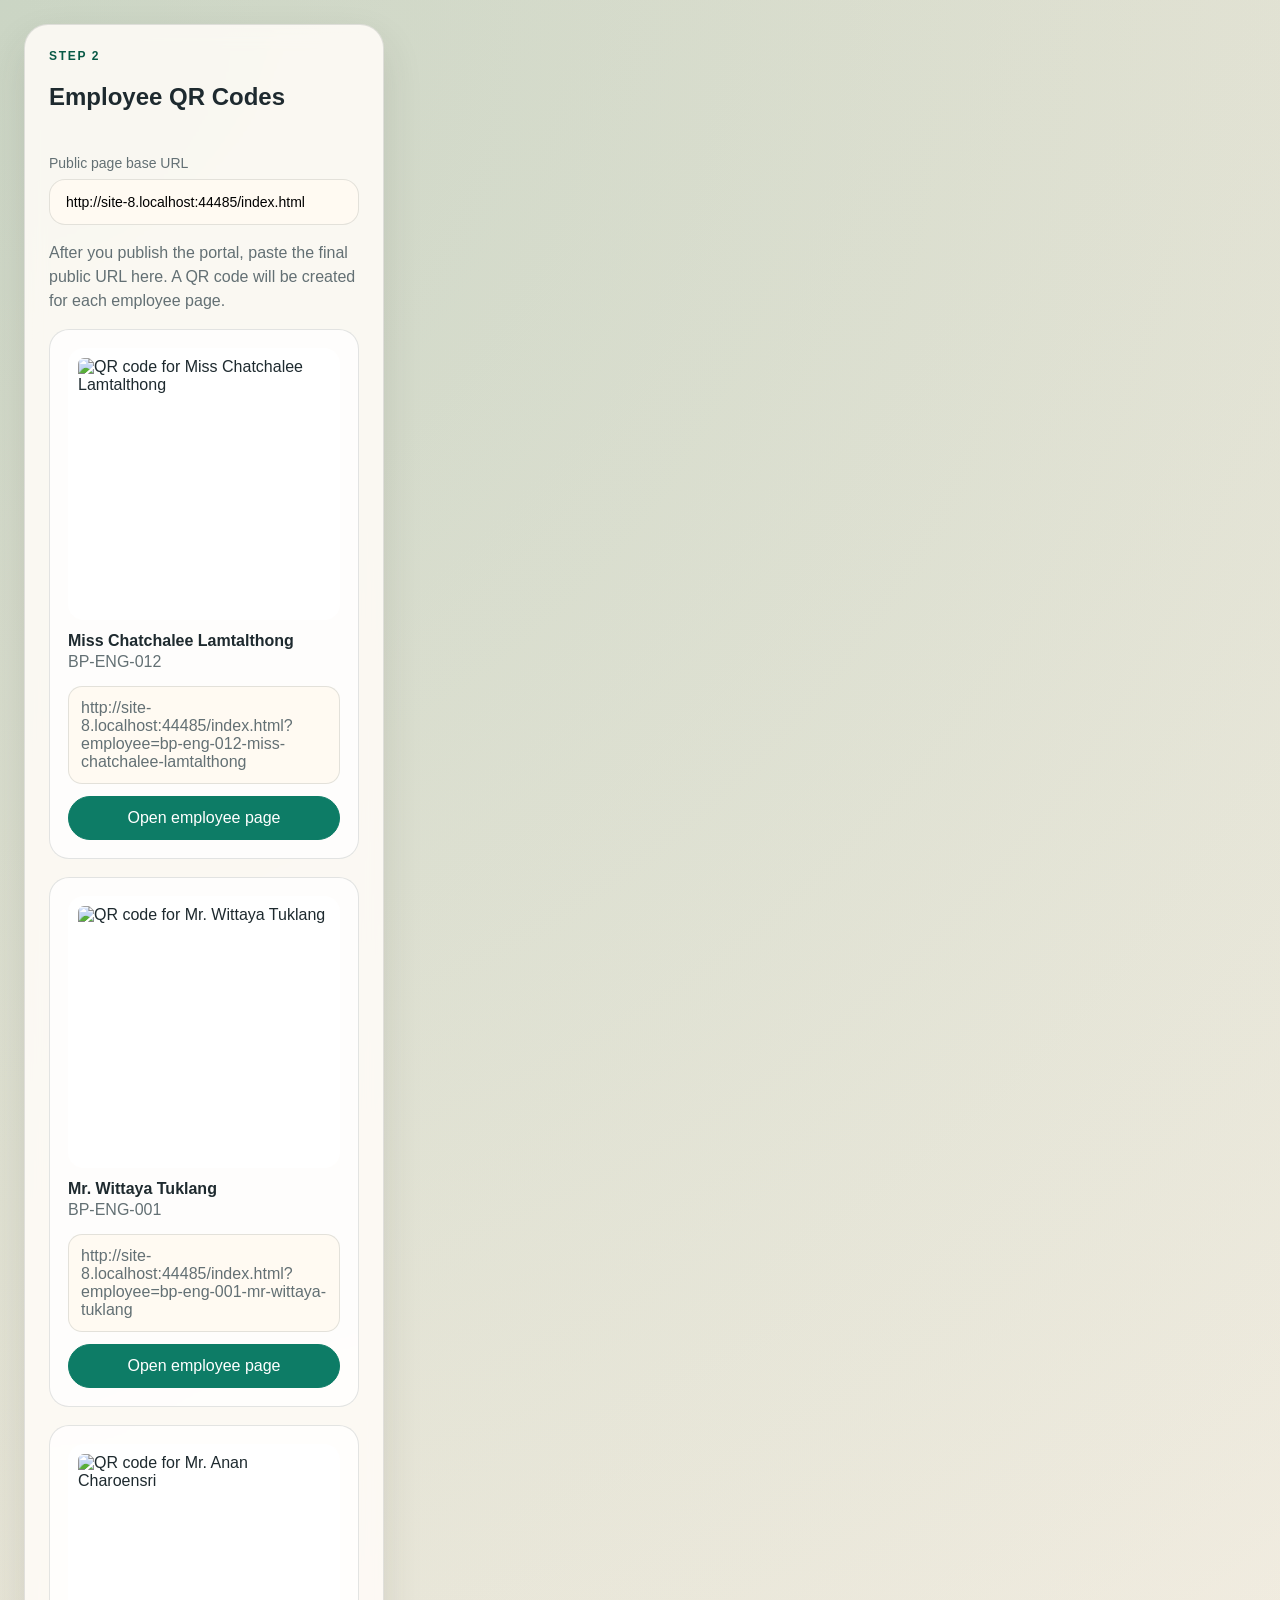
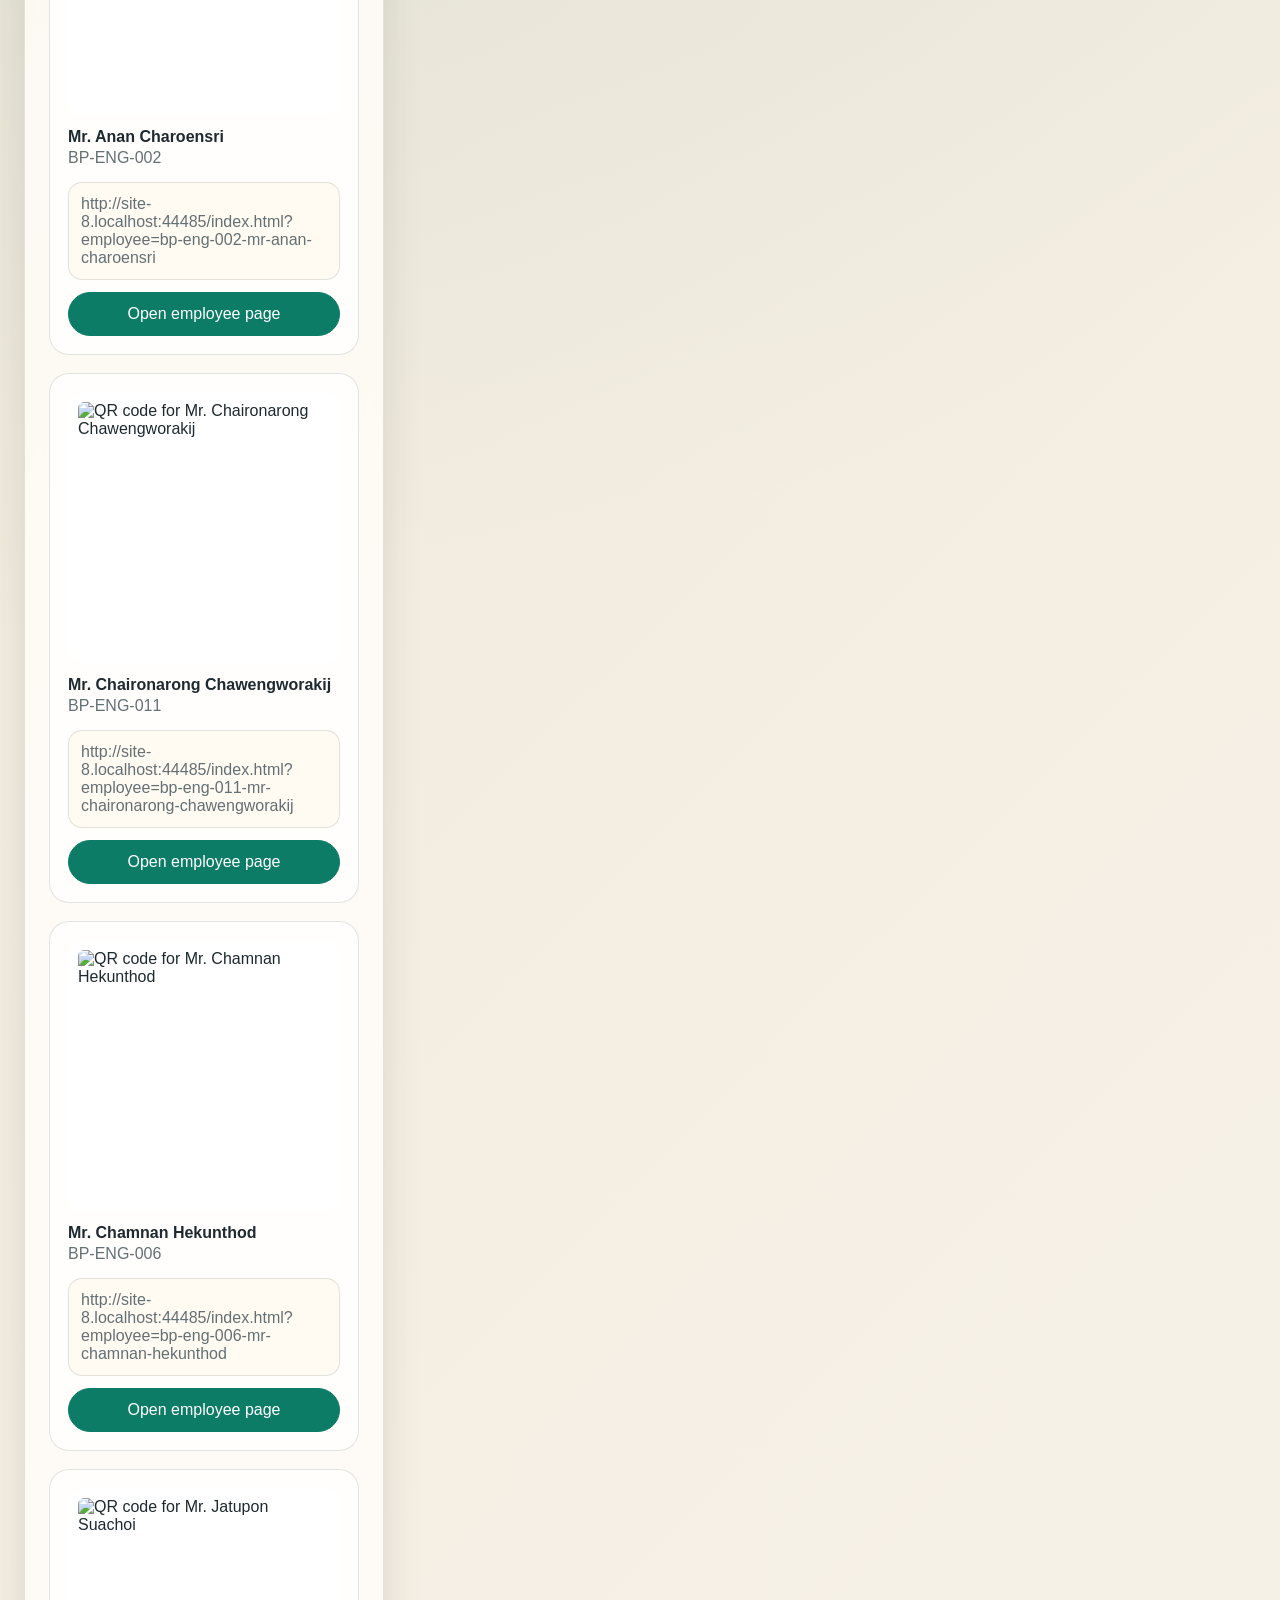
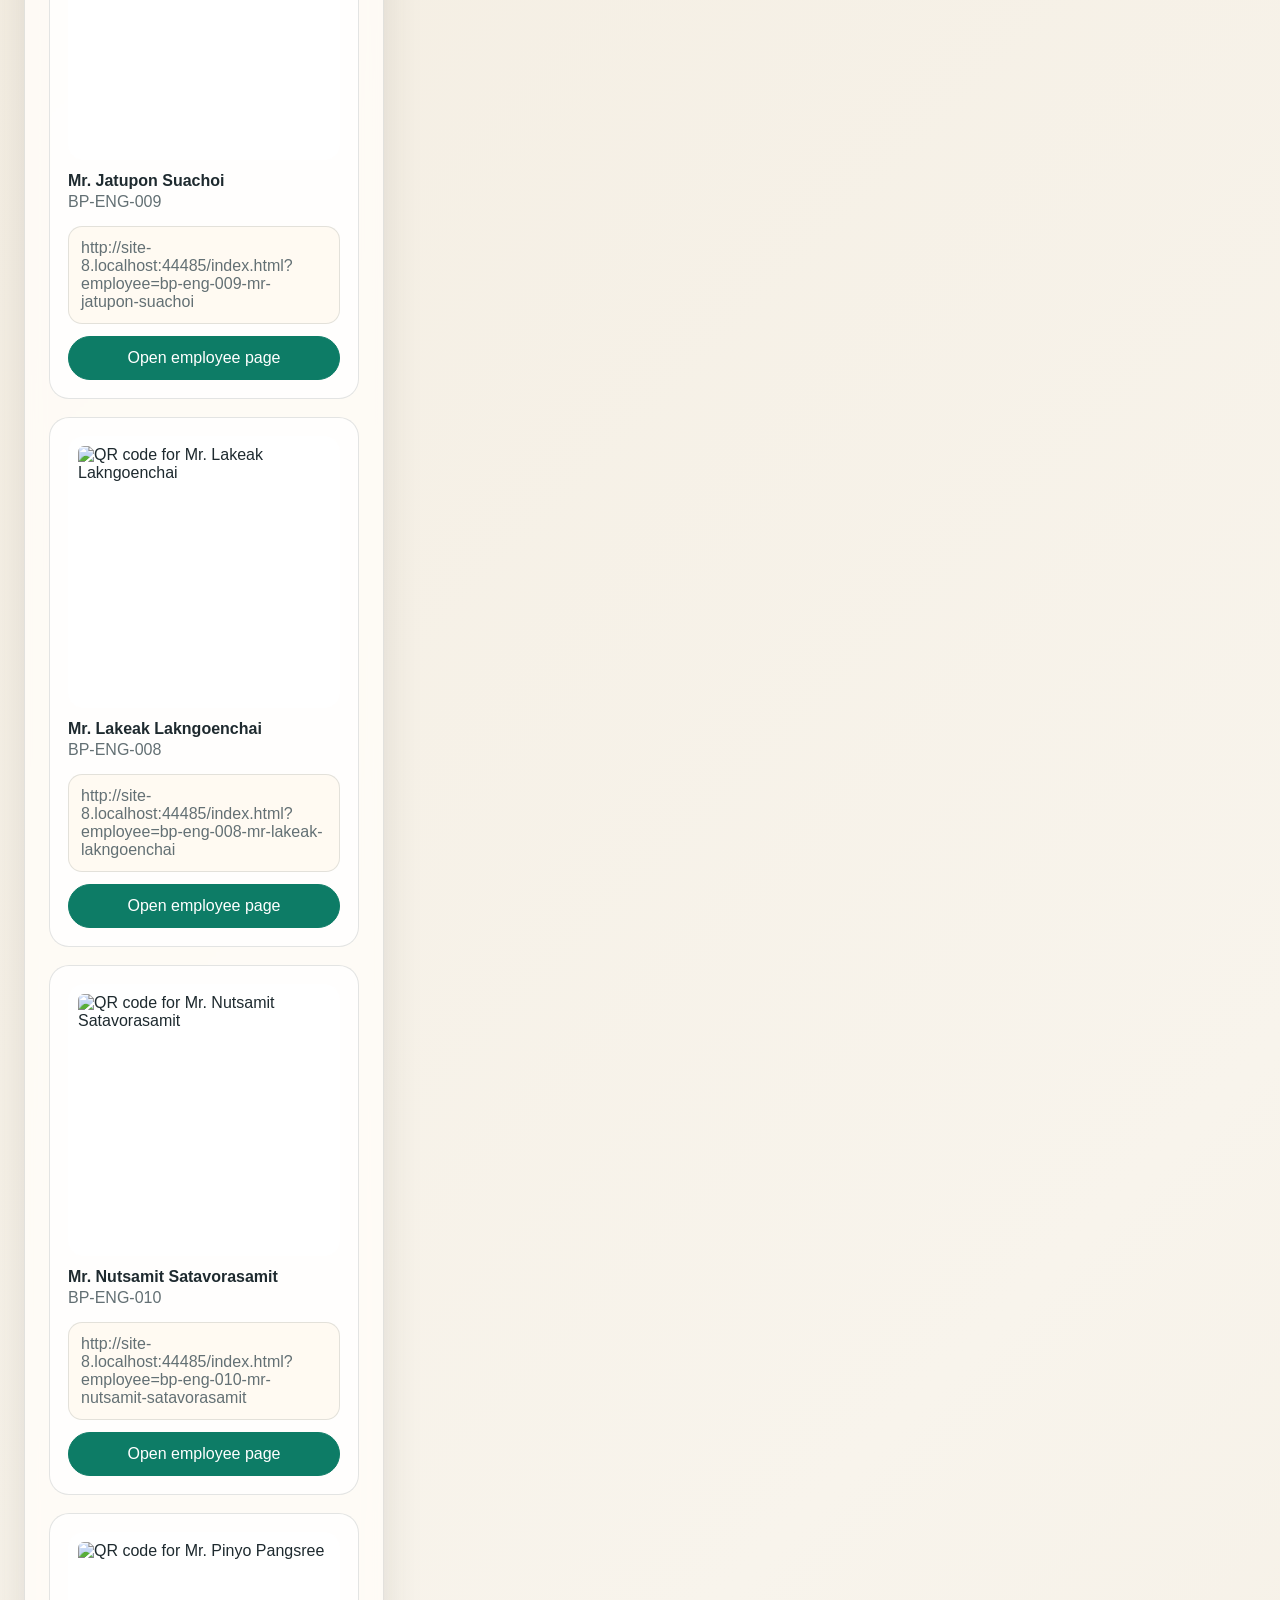
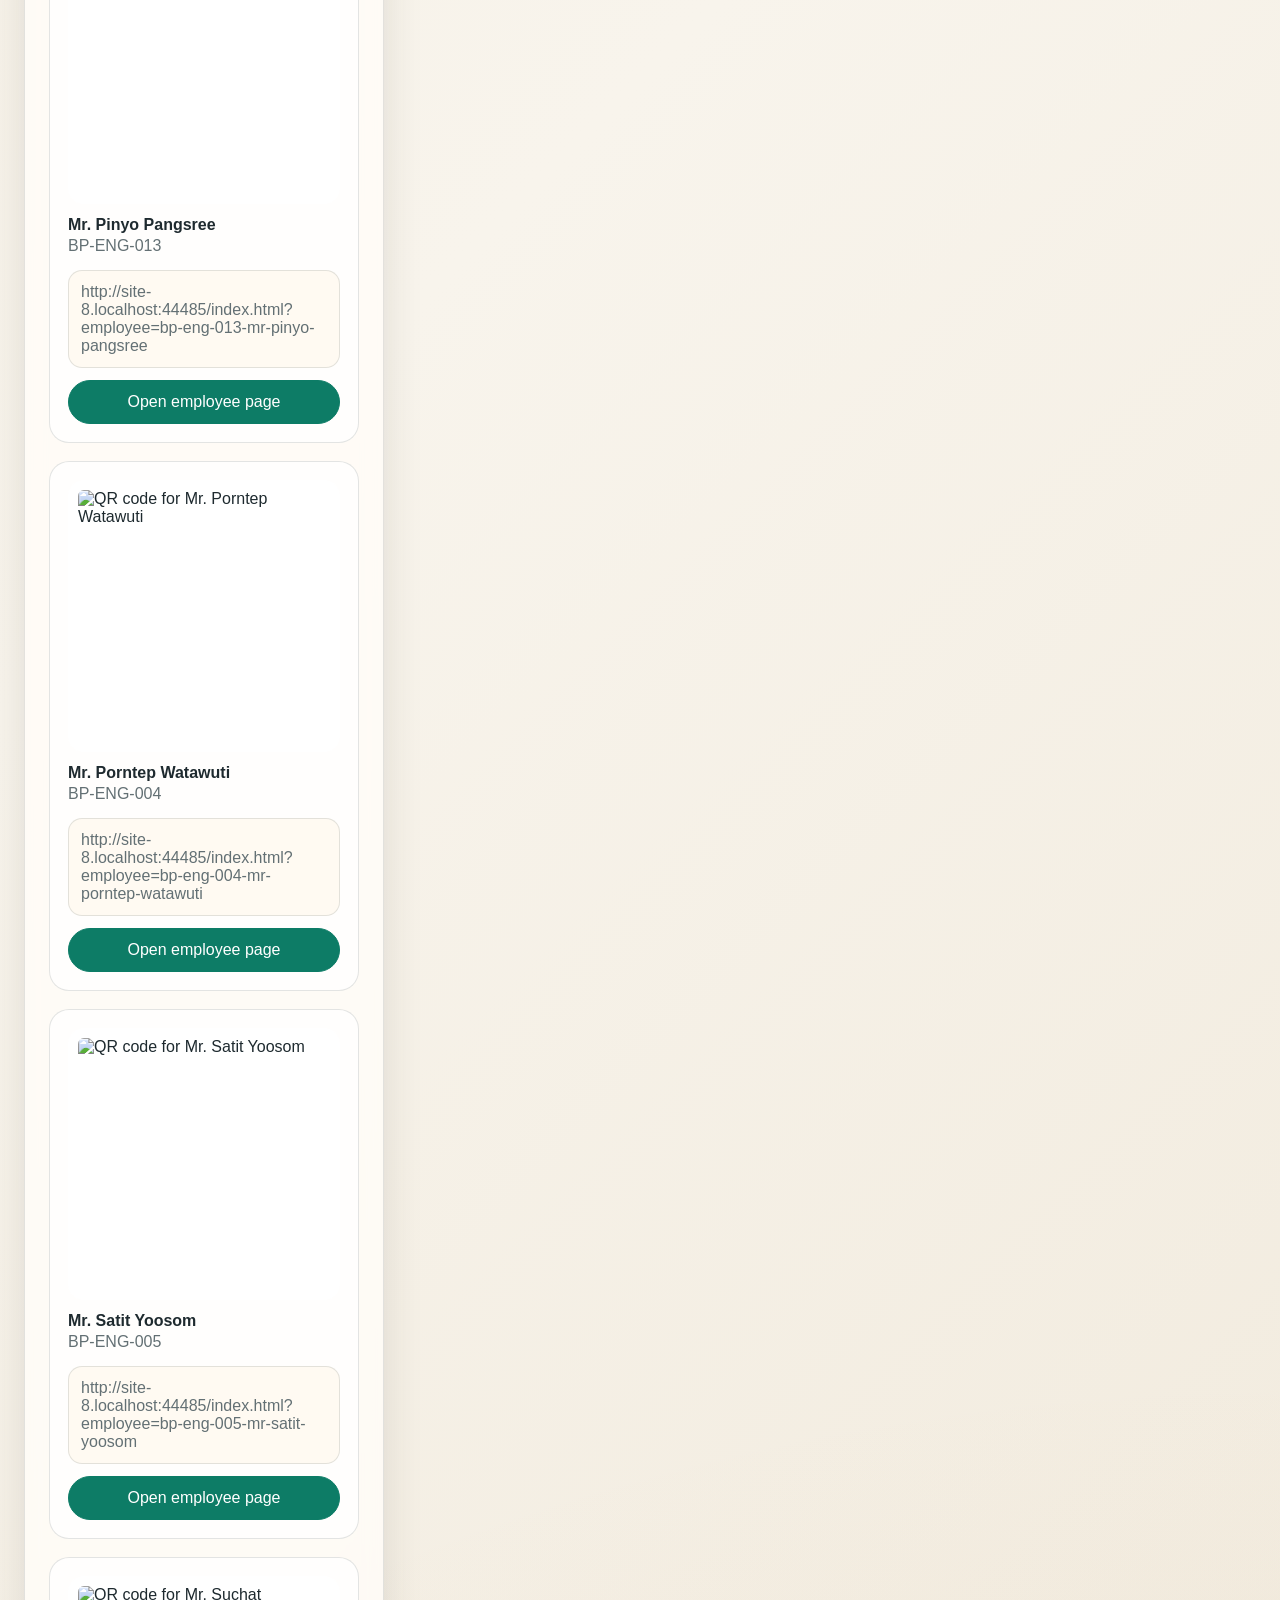
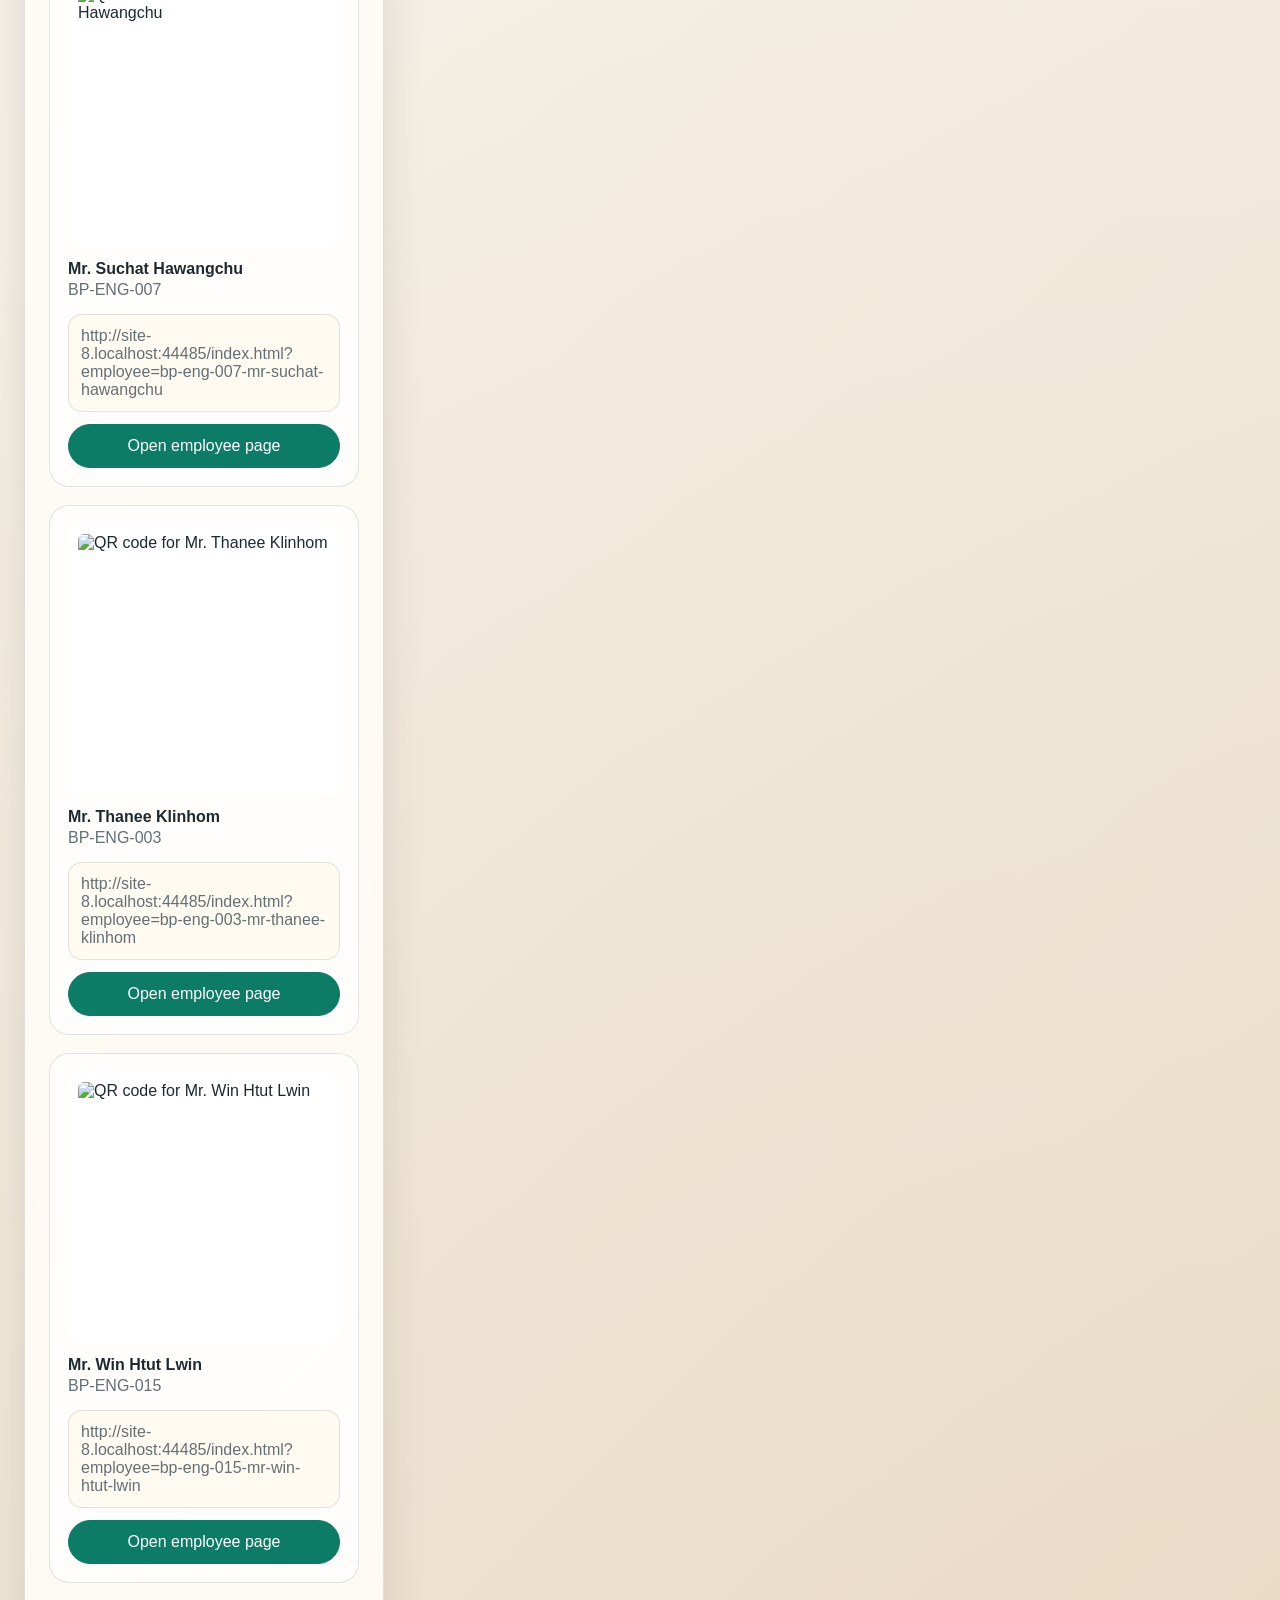
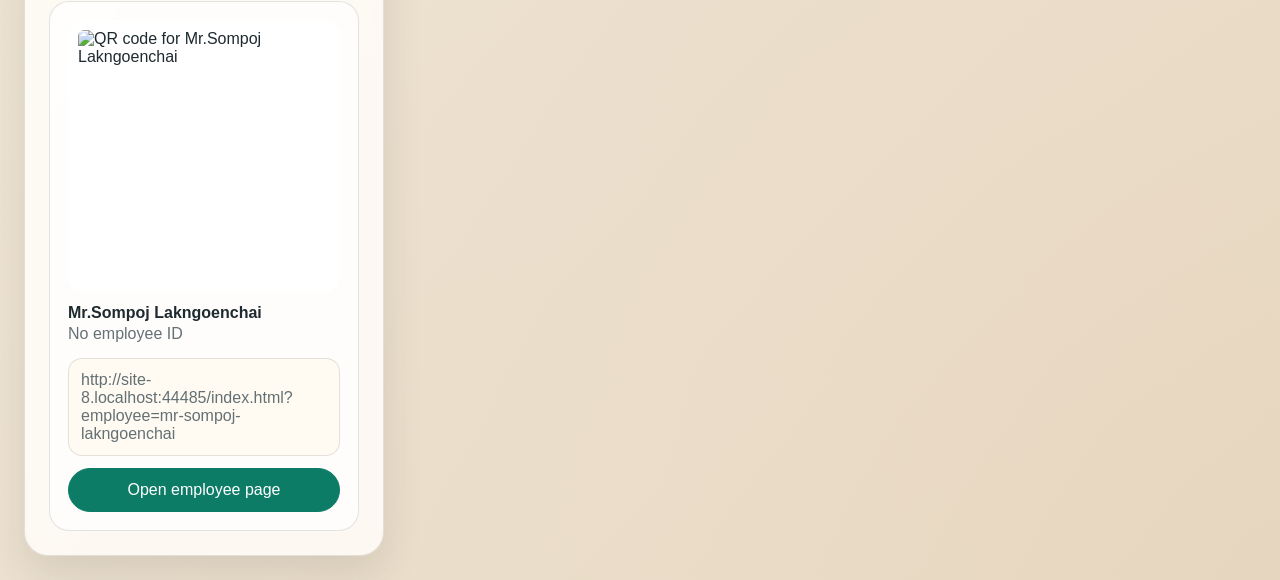
==== qr-codes.html @ e04a5940 "Add files via upload" ====
<!DOCTYPE html>
<html lang="en">
<head>
  <meta charset="utf-8">
  <meta name="viewport" content="width=device-width, initial-scale=1">
  <title>Employee QR Codes</title>
  <link rel="stylesheet" href="styles.css">
</head>
<body>
  <div class="shell">
    <main class="content">
      <section class="certificates">
        <div class="section-heading">
          <div>
            <p class="eyebrow">Step 2</p>
            <h1>Employee QR Codes</h1>
          </div>
        </div>

        <label class="search-wrap" for="base-url">
          <span>Public page base URL</span>
          <input id="base-url" type="url" placeholder="https://your-domain.com/portal/index.html">
        </label>

        <p class="muted">After you publish the portal, paste the final public URL here. A QR code will be created for each employee page.</p>

        <div id="qr-grid" class="qr-grid"></div>
      </section>
    </main>
  </div>

  <script src="data.js"></script>
  <script>
    const data = window.EMPLOYEE_PORTAL_DATA || { employees: [] };
    const baseUrlInput = document.getElementById("base-url");
    const qrGrid = document.getElementById("qr-grid");

    function defaultBaseUrl() {
      const url = new URL(window.location.href);
      url.pathname = url.pathname.replace(/qr-codes\.html$/i, "index.html");
      url.search = "";
      url.hash = "";
      return url.toString();
    }

    function buildEmployeeUrl(baseUrl, slug) {
      const url = new URL(baseUrl);
      url.searchParams.set("employee", slug);
      return url.toString();
    }

    function buildQrImage(employeeUrl) {
      const qrUrl = new URL("https://api.qrserver.com/v1/create-qr-code/");
      qrUrl.searchParams.set("size", "320x320");
      qrUrl.searchParams.set("data", employeeUrl);
      return qrUrl.toString();
    }

    function renderQrs() {
      const baseUrl = baseUrlInput.value.trim() || defaultBaseUrl();
      qrGrid.innerHTML = data.employees.map((employee) => {
        const employeeUrl = buildEmployeeUrl(baseUrl, employee.slug);
        const qrImage = buildQrImage(employeeUrl);
        return `
          <article class="qr-card">
            <img src="${qrImage}" alt="QR code for ${employee.name}">
            <div>
              <strong>${employee.name}</strong><br>
              <span class="muted">${employee.employeeId || "No employee ID"}</span>
            </div>
            <span class="url-box">${employeeUrl}</span>
            <a class="primary-button" href="${employeeUrl}" target="_blank" rel="noopener">Open employee page</a>
          </article>
        `;
      }).join("");
    }

    baseUrlInput.value = defaultBaseUrl();
    baseUrlInput.addEventListener("input", renderQrs);
    renderQrs();
  </script>
</body>
</html>
---- styles.css ----
:root {
  --bg: #f4efe4;
  --paper: rgba(255, 252, 247, 0.88);
  --paper-strong: #fffaf2;
  --ink: #1e2a2f;
  --muted: #637074;
  --line: rgba(30, 42, 47, 0.12);
  --accent: #0d7c66;
  --accent-soft: rgba(13, 124, 102, 0.14);
  --accent-strong: #085946;
  --shadow: 0 18px 40px rgba(48, 50, 45, 0.12);
  --radius: 24px;
}

* {
  box-sizing: border-box;
}

body {
  margin: 0;
  min-height: 100vh;
  font-family: "Segoe UI", Tahoma, Geneva, Verdana, sans-serif;
  color: var(--ink);
  background:
    radial-gradient(circle at top left, rgba(13, 124, 102, 0.16), transparent 26%),
    radial-gradient(circle at bottom right, rgba(192, 122, 53, 0.12), transparent 28%),
    linear-gradient(135deg, #efe6d6 0%, #f8f4ec 56%, #ece3d2 100%);
}

.shell {
  display: grid;
  grid-template-columns: minmax(280px, 360px) 1fr;
  gap: 24px;
  padding: 24px;
}

.sidebar,
.profile-card,
.certificates,
.preview-card {
  background: var(--paper);
  backdrop-filter: blur(10px);
  border: 1px solid var(--line);
  border-radius: var(--radius);
  box-shadow: var(--shadow);
}

.sidebar {
  padding: 24px;
  position: sticky;
  top: 24px;
  height: calc(100vh - 48px);
  overflow: hidden;
  display: flex;
  flex-direction: column;
}

.content {
  display: grid;
  gap: 24px;
}

.brand h1,
.section-heading h2,
.profile-name {
  margin: 0;
}

.eyebrow {
  margin: 0 0 8px;
  font-size: 12px;
  letter-spacing: 0.14em;
  text-transform: uppercase;
  color: var(--accent-strong);
  font-weight: 700;
}

.muted {
  color: var(--muted);
  line-height: 1.5;
}

.search-wrap {
  display: grid;
  gap: 8px;
  margin: 24px 0 16px;
  font-size: 14px;
  color: var(--muted);
}

.search-wrap input {
  width: 100%;
  padding: 14px 16px;
  border-radius: 16px;
  border: 1px solid var(--line);
  background: var(--paper-strong);
  font: inherit;
}

.employee-list {
  display: grid;
  gap: 10px;
  overflow: auto;
  padding-right: 6px;
}

.employee-button {
  width: 100%;
  border: 1px solid transparent;
  background: rgba(255, 255, 255, 0.72);
  border-radius: 18px;
  padding: 14px 16px;
  text-align: left;
  cursor: pointer;
  transition: transform 160ms ease, border-color 160ms ease, background 160ms ease;
}

.employee-button:hover,
.employee-button.is-active {
  transform: translateY(-1px);
  border-color: rgba(13, 124, 102, 0.32);
  background: var(--paper-strong);
}

.employee-button strong,
.employee-button span {
  display: block;
}

.employee-button span {
  margin-top: 4px;
  color: var(--muted);
  font-size: 14px;
}

.profile-card {
  display: grid;
  grid-template-columns: 140px 1fr;
  gap: 24px;
  padding: 28px;
  align-items: center;
}

.profile-photo,
.profile-fallback {
  width: 140px;
  aspect-ratio: 1;
  border-radius: 28px;
  object-fit: cover;
  border: 1px solid var(--line);
  background: linear-gradient(135deg, rgba(13, 124, 102, 0.24), rgba(192, 122, 53, 0.2));
}

.profile-fallback {
  display: grid;
  place-items: center;
  font-size: 44px;
  font-weight: 700;
  color: var(--accent-strong);
}

.profile-meta {
  display: grid;
  gap: 8px;
}

.profile-name {
  font-size: clamp(28px, 4vw, 42px);
  line-height: 1.05;
}

.identity-grid {
  display: flex;
  gap: 12px;
  flex-wrap: wrap;
  margin-top: 8px;
}

.chip {
  padding: 8px 12px;
  border-radius: 999px;
  background: var(--accent-soft);
  color: var(--accent-strong);
  font-size: 14px;
  font-weight: 600;
}

.certificates,
.preview-card {
  padding: 24px;
}

.section-heading {
  display: flex;
  justify-content: space-between;
  gap: 16px;
  align-items: center;
  margin-bottom: 18px;
}

.ghost-button,
.primary-button {
  display: inline-flex;
  align-items: center;
  justify-content: center;
  min-height: 44px;
  padding: 10px 16px;
  border-radius: 999px;
  border: 1px solid var(--line);
  font: inherit;
  text-decoration: none;
  cursor: pointer;
}

.ghost-button {
  background: transparent;
  color: var(--ink);
}

.primary-button {
  background: var(--accent);
  border-color: var(--accent);
  color: #fff;
}

.certificate-list {
  display: grid;
  gap: 12px;
}

.certificate-button {
  width: 100%;
  display: grid;
  grid-template-columns: 26px 1fr auto;
  gap: 14px;
  align-items: center;
  padding: 15px 16px;
  border-radius: 18px;
  border: 1px solid var(--line);
  background: rgba(255, 255, 255, 0.72);
  cursor: pointer;
  text-align: left;
}

.certificate-button.is-active {
  border-color: rgba(13, 124, 102, 0.32);
  background: rgba(13, 124, 102, 0.08);
}

.tick {
  width: 22px;
  height: 22px;
  border-radius: 50%;
  border: 2px solid rgba(13, 124, 102, 0.42);
  display: grid;
  place-items: center;
  color: transparent;
  font-size: 14px;
  font-weight: 700;
}

.certificate-button.is-active .tick {
  background: var(--accent);
  border-color: var(--accent);
  color: white;
}

.certificate-title {
  font-weight: 600;
}

.certificate-type {
  color: var(--muted);
  font-size: 13px;
  text-transform: uppercase;
}

.preview-stage {
  min-height: 520px;
  border-radius: 22px;
  overflow: hidden;
  border: 1px solid var(--line);
  background:
    linear-gradient(135deg, rgba(13, 124, 102, 0.06), rgba(255, 255, 255, 0.68)),
    linear-gradient(225deg, rgba(192, 122, 53, 0.08), transparent 38%);
  display: grid;
  place-items: center;
}

.preview-stage iframe,
.preview-stage img {
  width: 100%;
  height: 520px;
  border: 0;
  display: block;
  object-fit: contain;
  background: white;
}

.empty-state {
  max-width: 520px;
  padding: 32px;
  text-align: center;
  color: var(--muted);
  line-height: 1.6;
}

.qr-grid {
  display: grid;
  grid-template-columns: repeat(auto-fit, minmax(240px, 1fr));
  gap: 18px;
}

.qr-card {
  background: rgba(255, 255, 255, 0.72);
  border: 1px solid var(--line);
  border-radius: 20px;
  padding: 18px;
  display: grid;
  gap: 12px;
}

.qr-card img {
  width: 100%;
  aspect-ratio: 1;
  object-fit: contain;
  background: white;
  border-radius: 16px;
  padding: 10px;
}

.url-box {
  display: block;
  padding: 12px;
  border-radius: 14px;
  background: var(--paper-strong);
  border: 1px solid var(--line);
  color: var(--muted);
  overflow-wrap: anywhere;
}

@media (max-width: 980px) {
  .shell {
    grid-template-columns: 1fr;
  }

  .sidebar {
    position: static;
    height: auto;
  }

  .profile-card {
    grid-template-columns: 1fr;
  }
}

@media (max-width: 640px) {
  .shell {
    padding: 16px;
    gap: 16px;
  }

  .sidebar,
  .profile-card,
  .certificates,
  .preview-card {
    padding: 18px;
    border-radius: 20px;
  }

  .section-heading {
    flex-direction: column;
    align-items: stretch;
  }

  .certificate-button {
    grid-template-columns: 22px 1fr;
  }
}
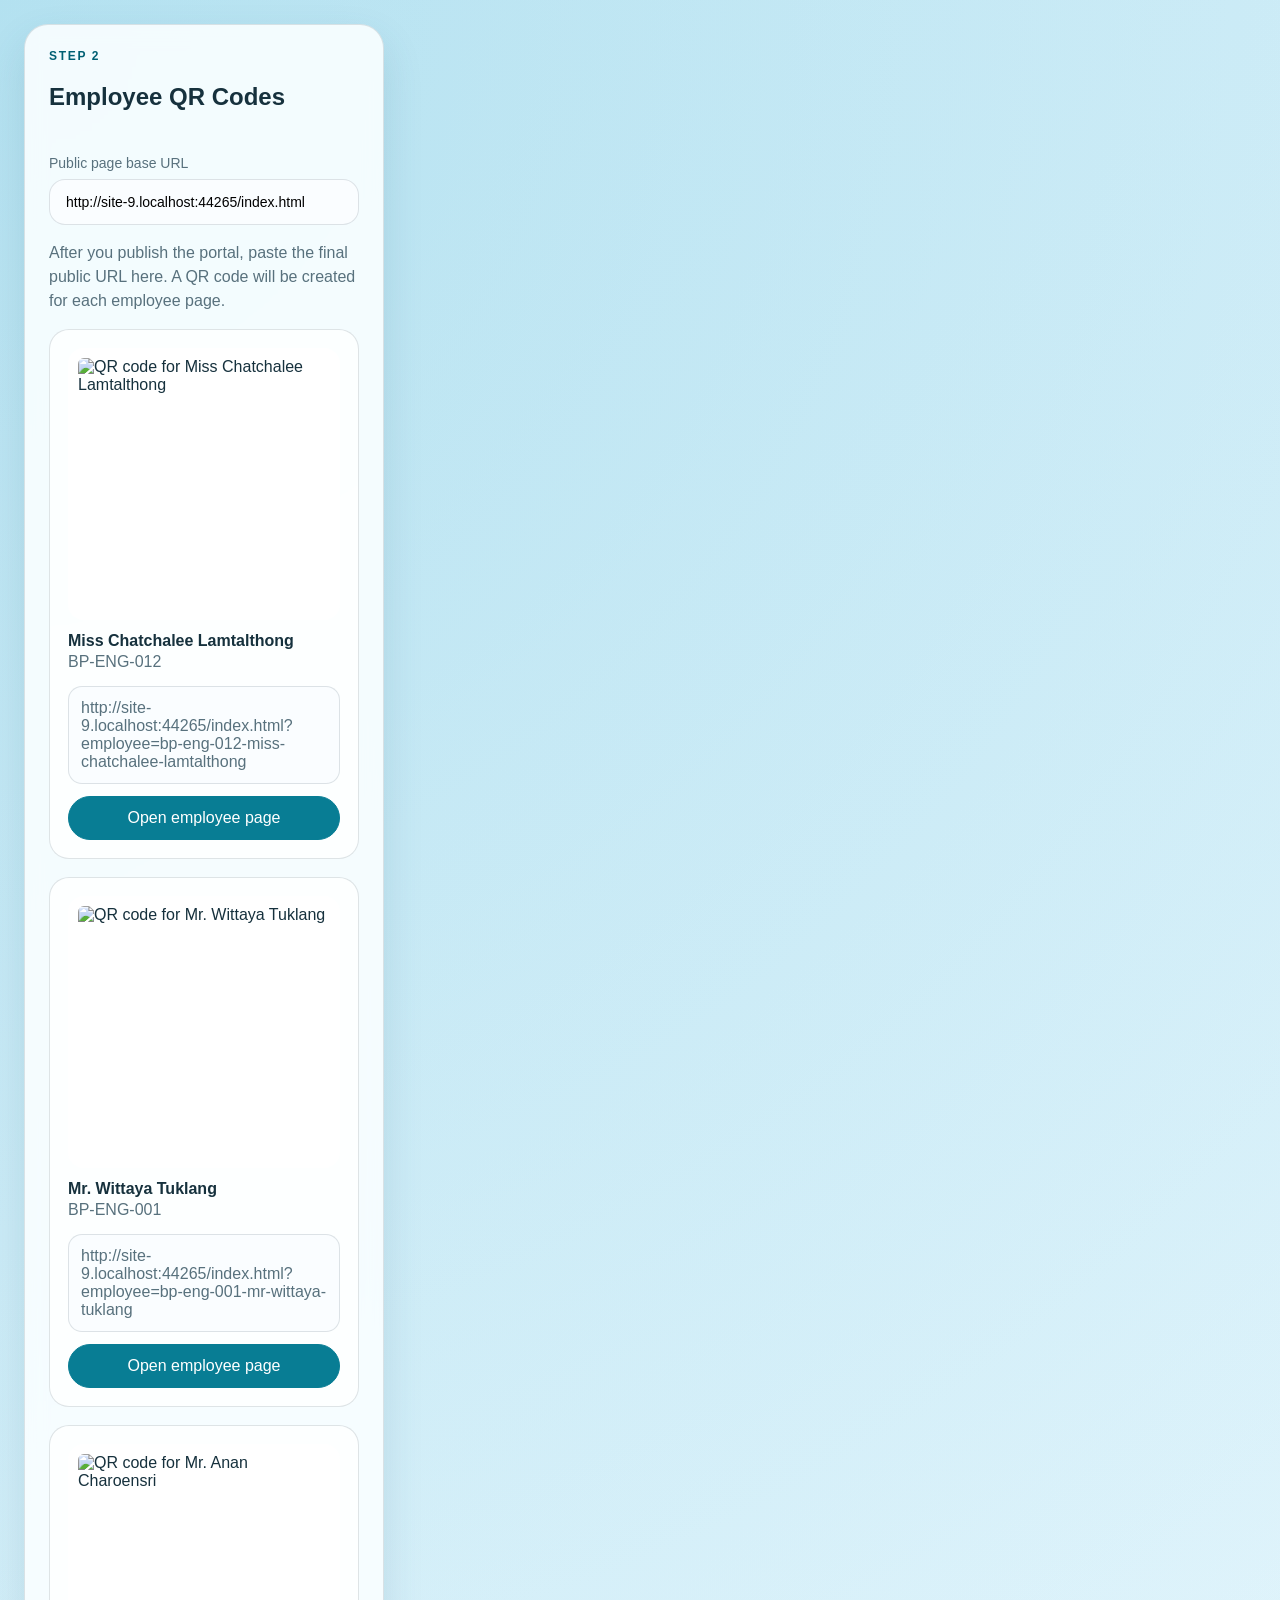
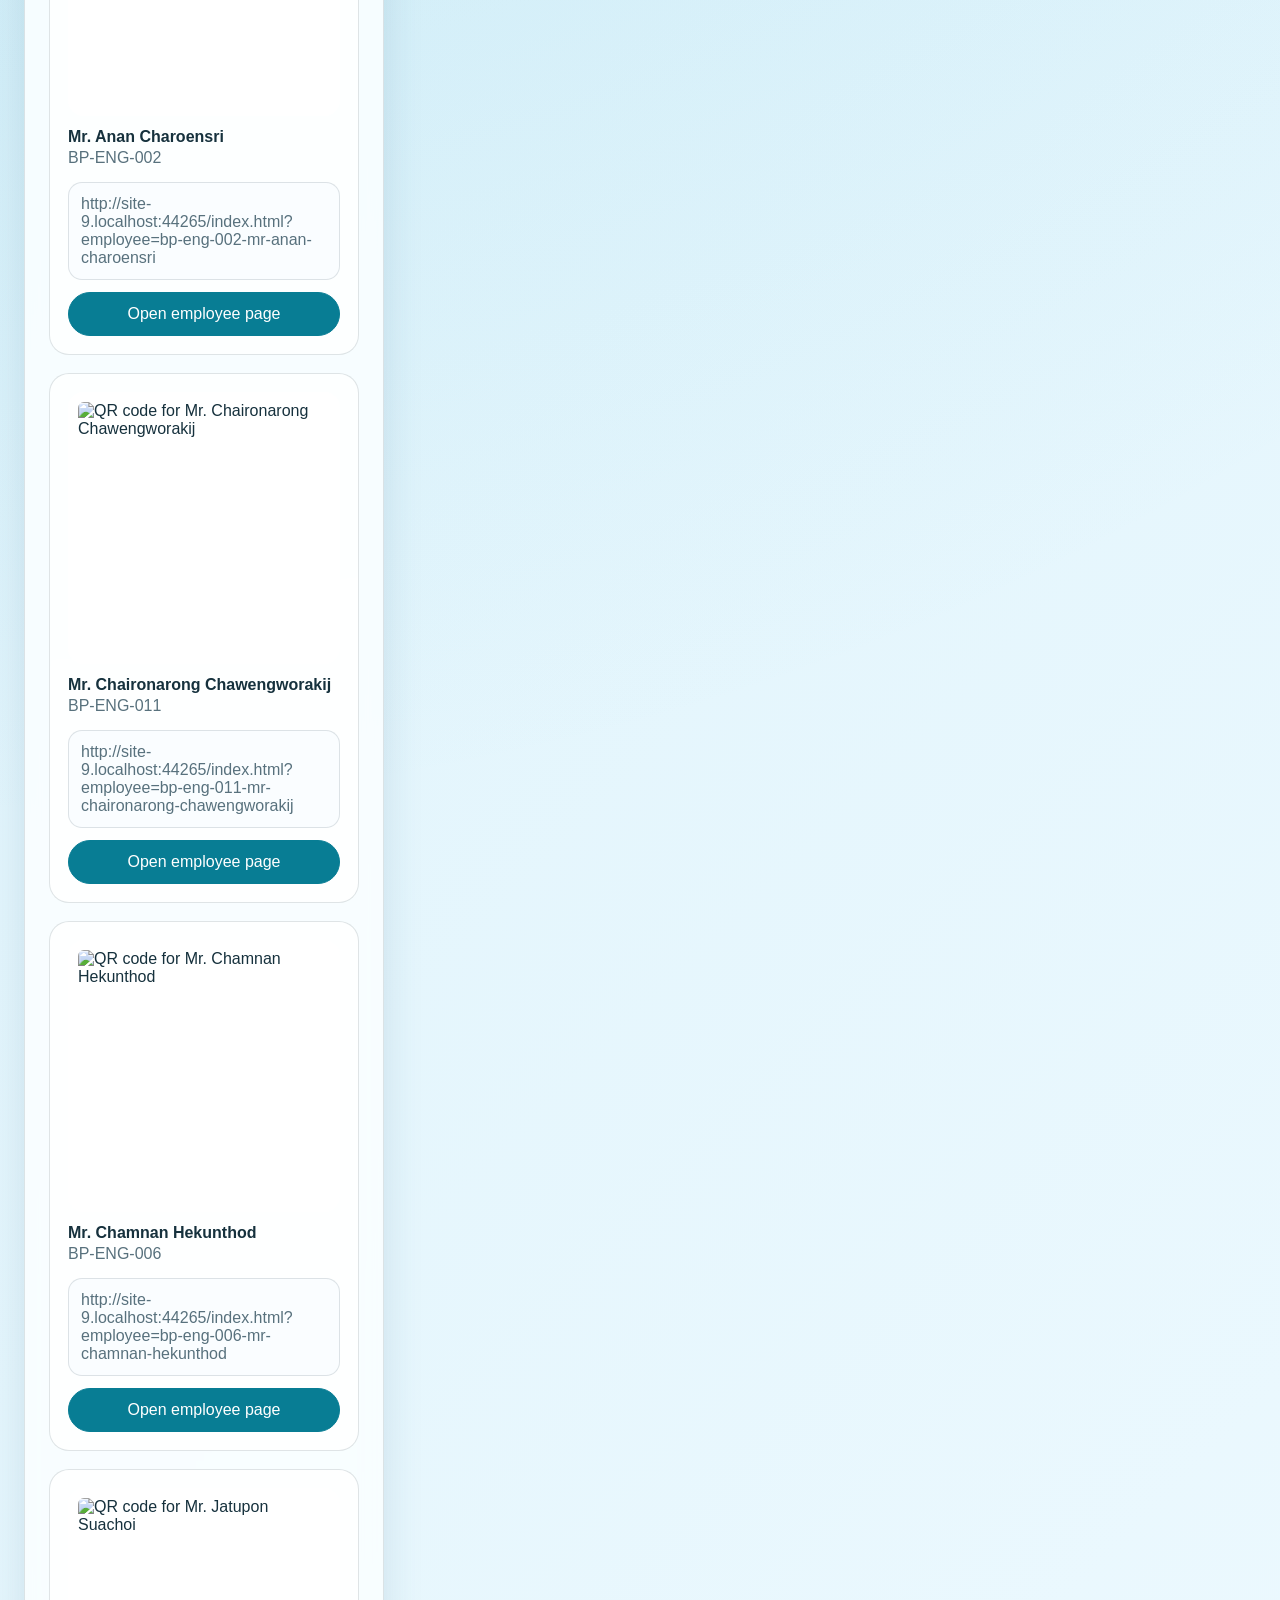
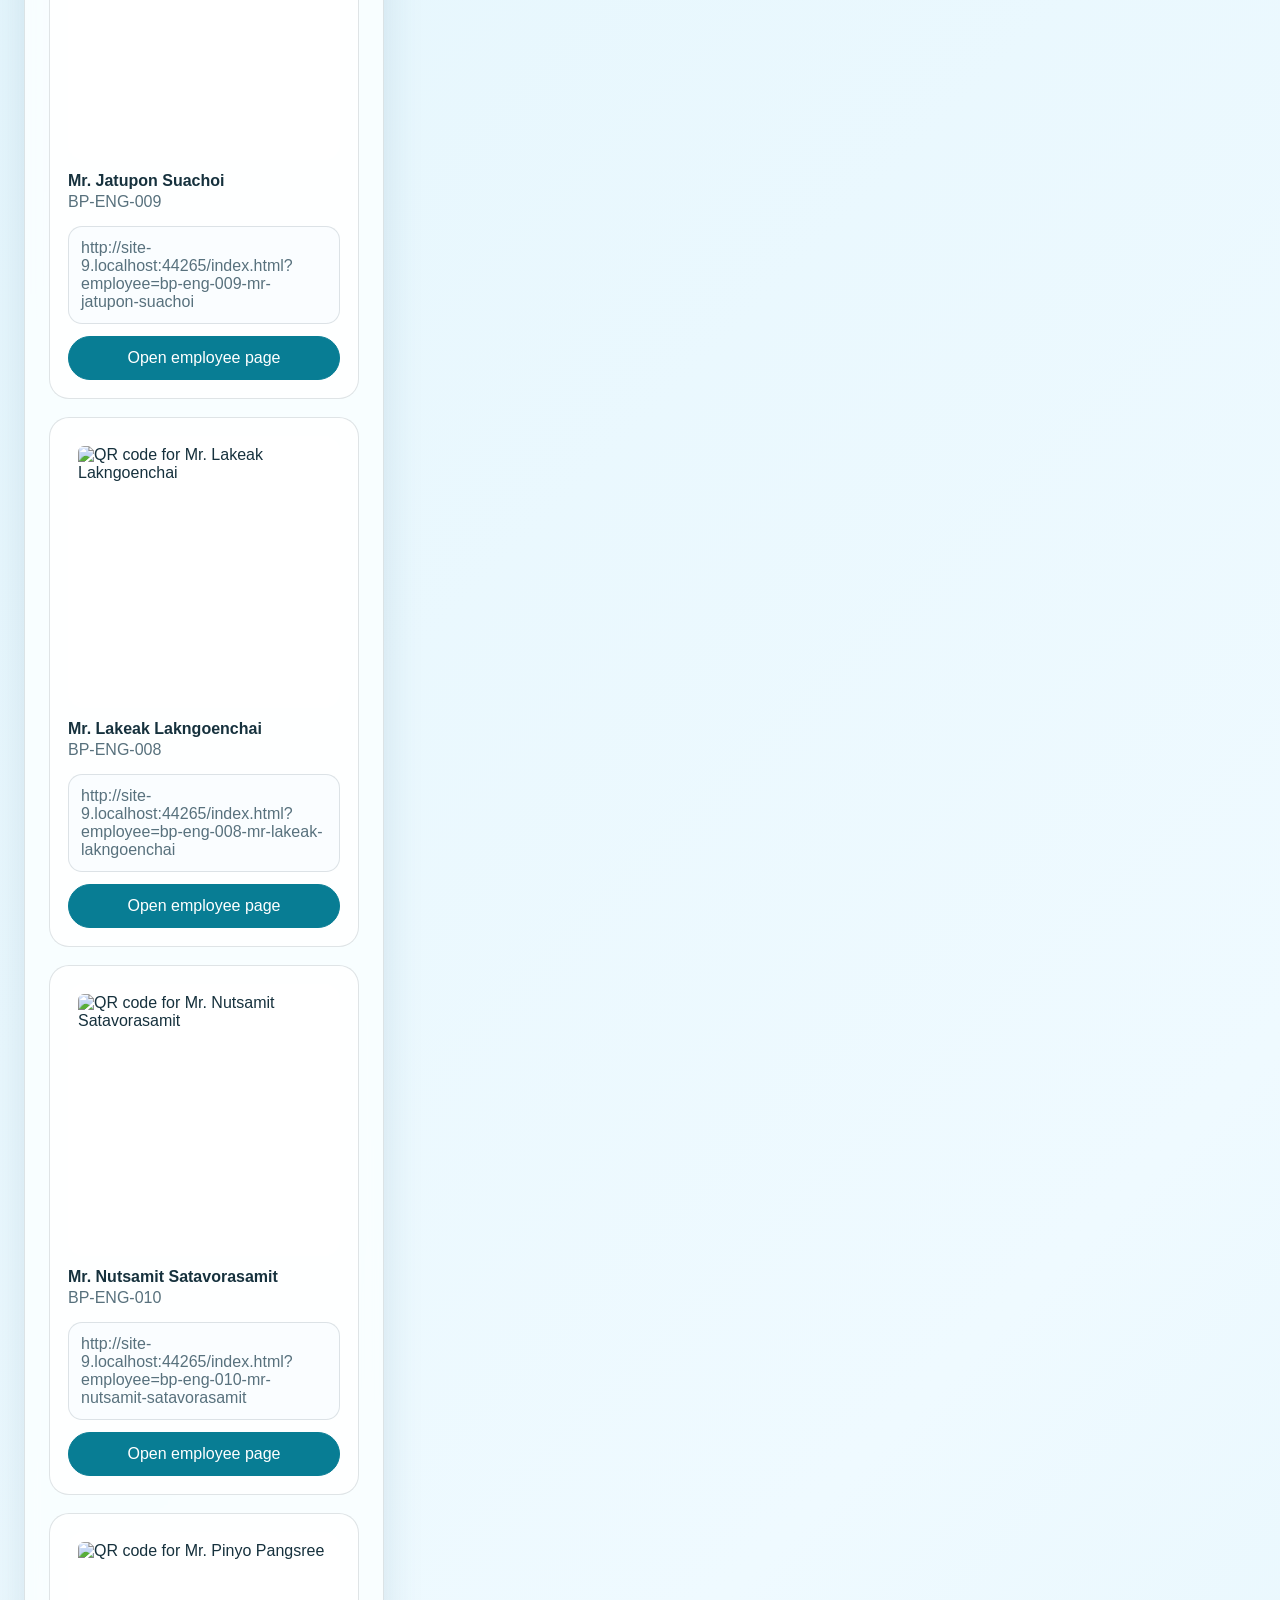
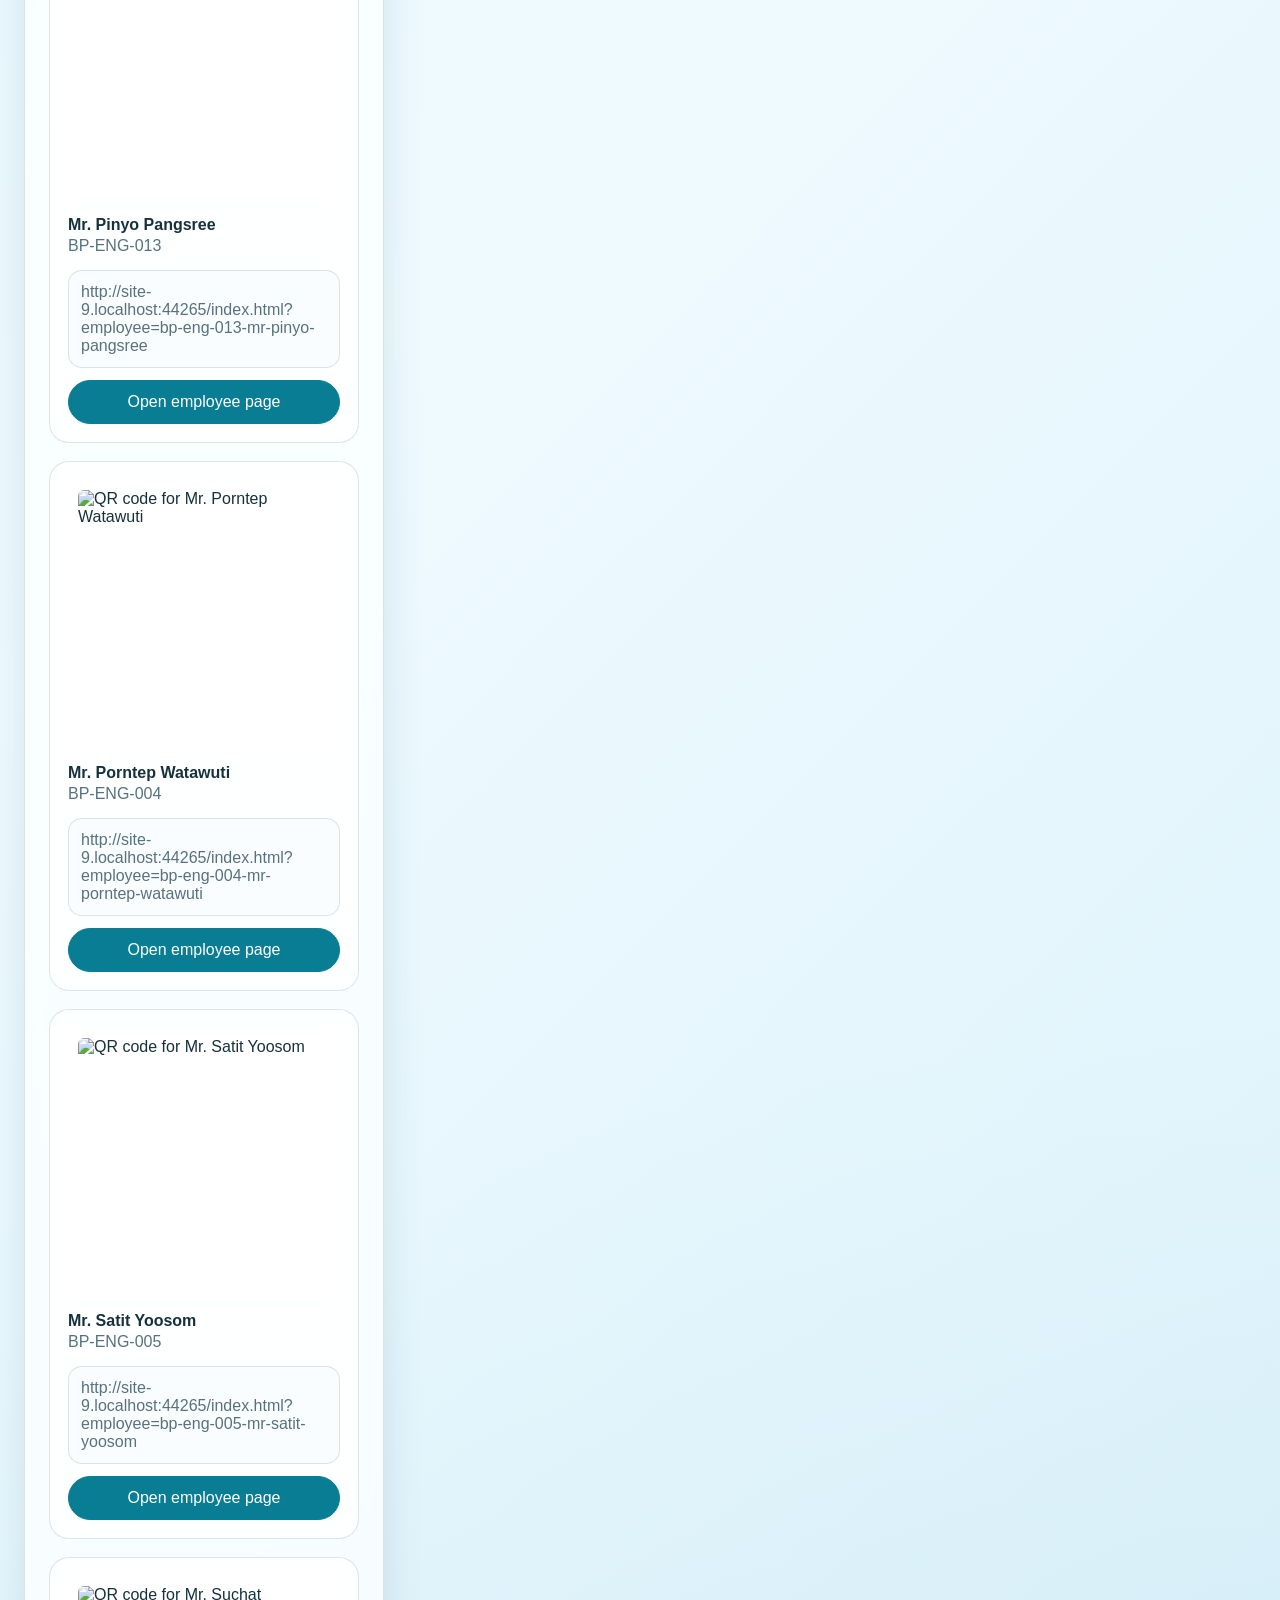
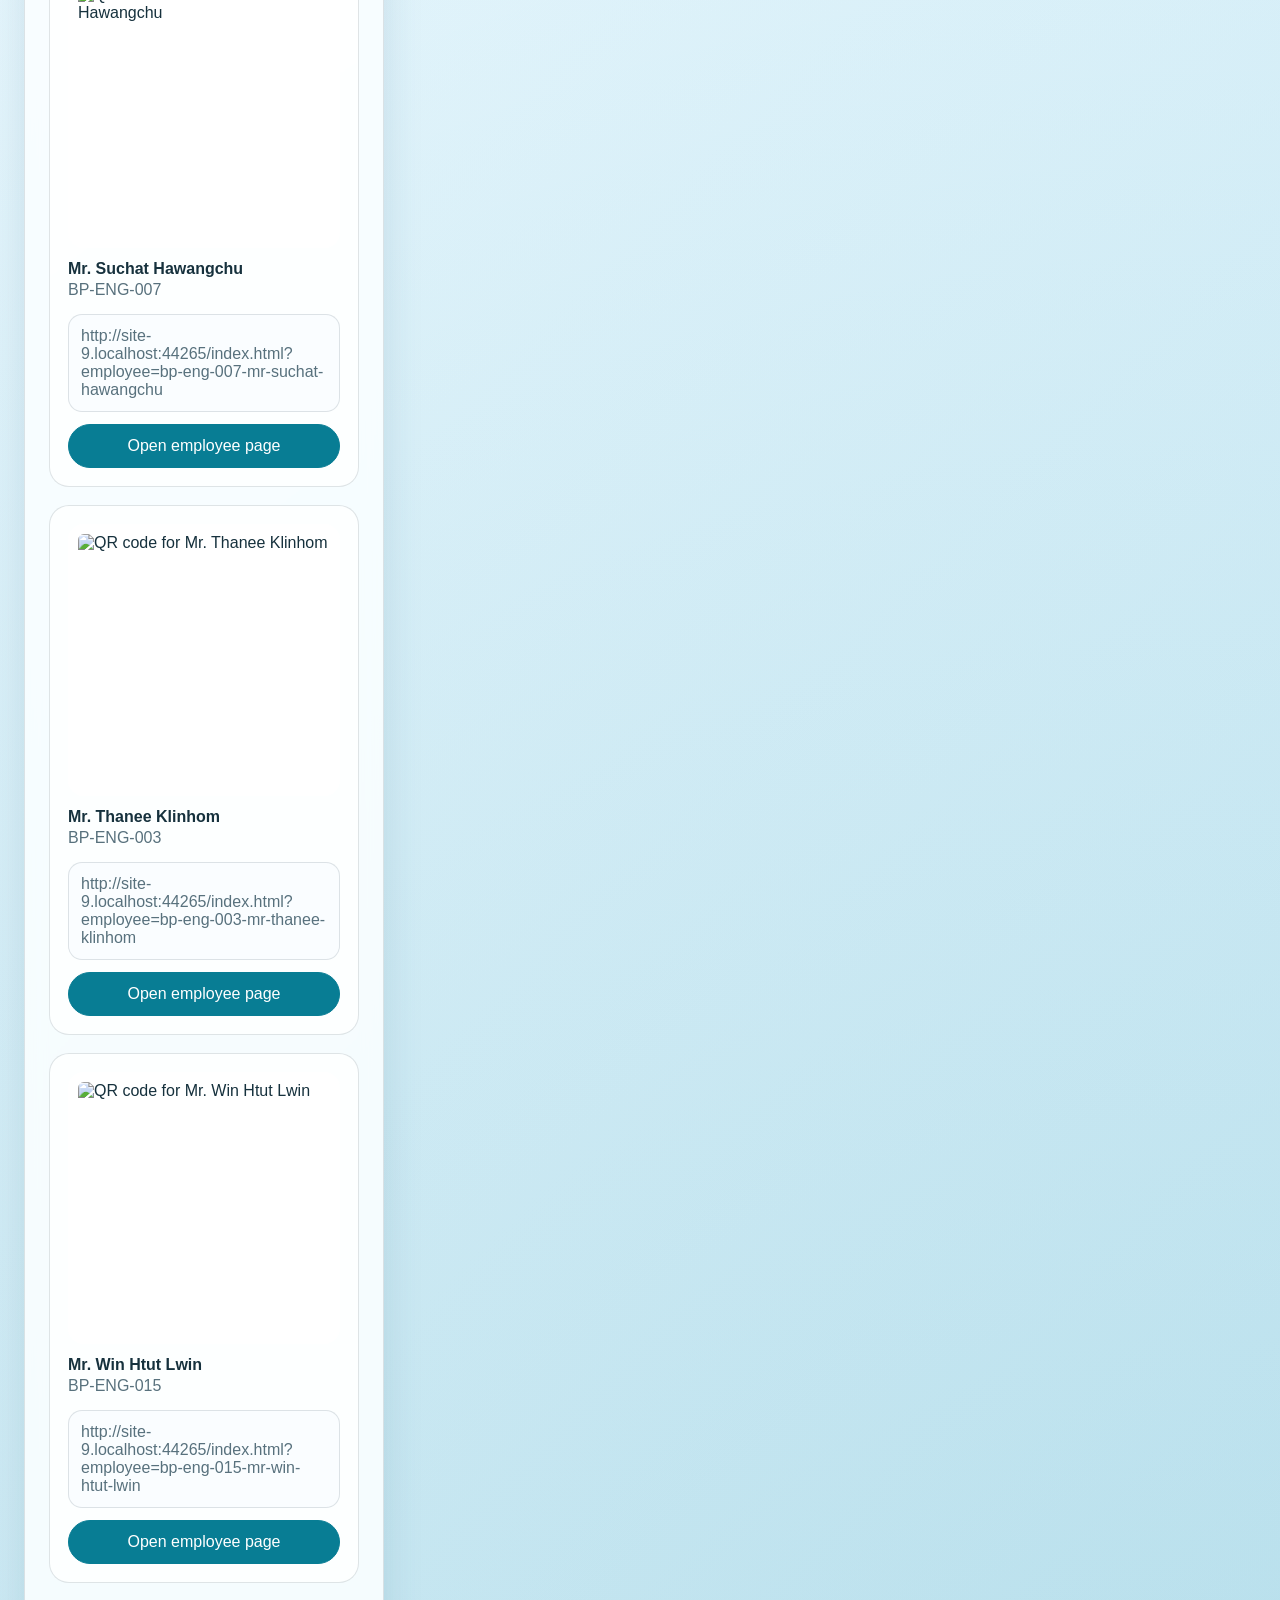
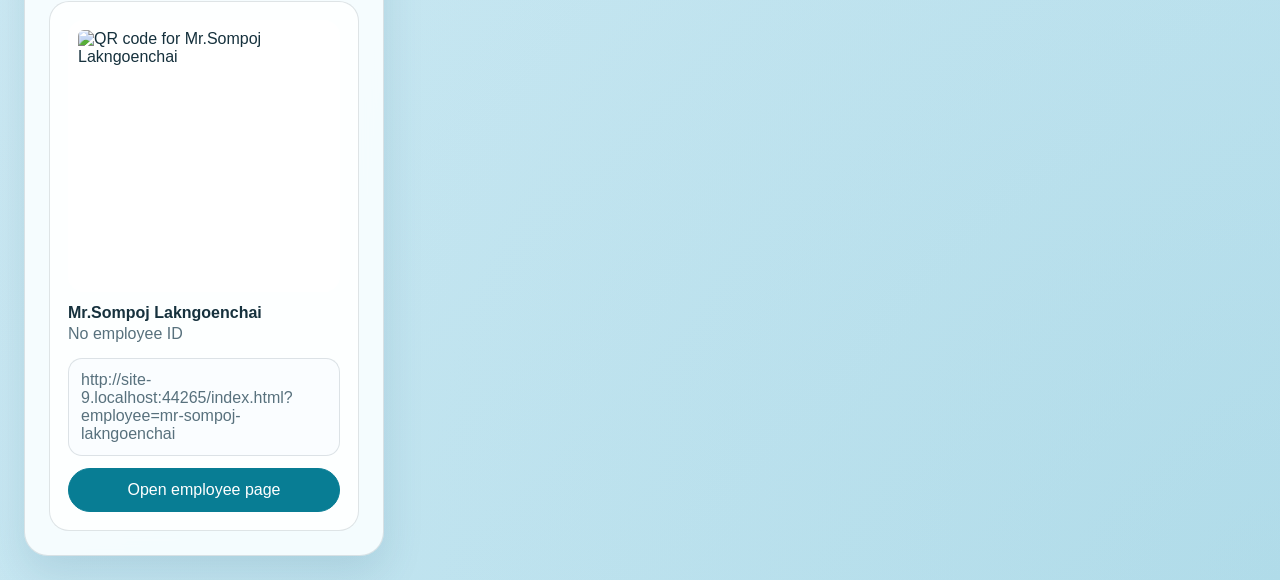
==== commit 4e4a53d8: "Add files via upload" ====
--- a/qr-codes.html
+++ b/qr-codes.html
@@ -1,83 +1,83 @@
-<!DOCTYPE html>
-<html lang="en">
-<head>
-  <meta charset="utf-8">
-  <meta name="viewport" content="width=device-width, initial-scale=1">
-  <title>Employee QR Codes</title>
-  <link rel="stylesheet" href="styles.css">
-</head>
-<body>
-  <div class="shell">
-    <main class="content">
-      <section class="certificates">
-        <div class="section-heading">
-          <div>
-            <p class="eyebrow">Step 2</p>
-            <h1>Employee QR Codes</h1>
-          </div>
-        </div>
-
-        <label class="search-wrap" for="base-url">
-          <span>Public page base URL</span>
-          <input id="base-url" type="url" placeholder="https://your-domain.com/portal/index.html">
-        </label>
-
-        <p class="muted">After you publish the portal, paste the final public URL here. A QR code will be created for each employee page.</p>
-
-        <div id="qr-grid" class="qr-grid"></div>
-      </section>
-    </main>
-  </div>
-
-  <script src="data.js"></script>
-  <script>
-    const data = window.EMPLOYEE_PORTAL_DATA || { employees: [] };
-    const baseUrlInput = document.getElementById("base-url");
-    const qrGrid = document.getElementById("qr-grid");
-
-    function defaultBaseUrl() {
-      const url = new URL(window.location.href);
-      url.pathname = url.pathname.replace(/qr-codes\.html$/i, "index.html");
-      url.search = "";
-      url.hash = "";
-      return url.toString();
-    }
-
-    function buildEmployeeUrl(baseUrl, slug) {
-      const url = new URL(baseUrl);
-      url.searchParams.set("employee", slug);
-      return url.toString();
-    }
-
-    function buildQrImage(employeeUrl) {
-      const qrUrl = new URL("https://api.qrserver.com/v1/create-qr-code/");
-      qrUrl.searchParams.set("size", "320x320");
-      qrUrl.searchParams.set("data", employeeUrl);
-      return qrUrl.toString();
-    }
-
-    function renderQrs() {
-      const baseUrl = baseUrlInput.value.trim() || defaultBaseUrl();
-      qrGrid.innerHTML = data.employees.map((employee) => {
-        const employeeUrl = buildEmployeeUrl(baseUrl, employee.slug);
-        const qrImage = buildQrImage(employeeUrl);
-        return `
-          <article class="qr-card">
-            <img src="${qrImage}" alt="QR code for ${employee.name}">
-            <div>
-              <strong>${employee.name}</strong><br>
-              <span class="muted">${employee.employeeId || "No employee ID"}</span>
-            </div>
-            <span class="url-box">${employeeUrl}</span>
-            <a class="primary-button" href="${employeeUrl}" target="_blank" rel="noopener">Open employee page</a>
-          </article>
-        `;
-      }).join("");
-    }
-
-    baseUrlInput.value = defaultBaseUrl();
-    baseUrlInput.addEventListener("input", renderQrs);
-    renderQrs();
-  </script>
-</body>
-</html>
+<!DOCTYPE html>
+<html lang="en">
+<head>
+  <meta charset="utf-8">
+  <meta name="viewport" content="width=device-width, initial-scale=1">
+  <title>Employee QR Codes</title>
+  <link rel="stylesheet" href="styles.css">
+</head>
+<body>
+  <div class="shell">
+    <main class="content">
+      <section class="certificates">
+        <div class="section-heading">
+          <div>
+            <p class="eyebrow">Step 2</p>
+            <h1>Employee QR Codes</h1>
+          </div>
+        </div>
+
+        <label class="search-wrap" for="base-url">
+          <span>Public page base URL</span>
+          <input id="base-url" type="url" placeholder="https://your-domain.com/portal/index.html">
+        </label>
+
+        <p class="muted">After you publish the portal, paste the final public URL here. A QR code will be created for each employee page.</p>
+
+        <div id="qr-grid" class="qr-grid"></div>
+      </section>
+    </main>
+  </div>
+
+  <script src="data.js?v=20260902170220"></script>
+  <script>
+    const data = window.EMPLOYEE_PORTAL_DATA || { employees: [] };
+    const baseUrlInput = document.getElementById("base-url");
+    const qrGrid = document.getElementById("qr-grid");
+
+    function defaultBaseUrl() {
+      const url = new URL(window.location.href);
+      url.pathname = url.pathname.replace(/qr-codes\.html$/i, "index.html");
+      url.search = "";
+      url.hash = "";
+      return url.toString();
+    }
+
+    function buildEmployeeUrl(baseUrl, slug) {
+      const url = new URL(baseUrl);
+      url.searchParams.set("employee", slug);
+      return url.toString();
+    }
+
+    function buildQrImage(employeeUrl) {
+      const qrUrl = new URL("https://api.qrserver.com/v1/create-qr-code/");
+      qrUrl.searchParams.set("size", "320x320");
+      qrUrl.searchParams.set("data", employeeUrl);
+      return qrUrl.toString();
+    }
+
+    function renderQrs() {
+      const baseUrl = baseUrlInput.value.trim() || defaultBaseUrl();
+      qrGrid.innerHTML = data.employees.map((employee) => {
+        const employeeUrl = buildEmployeeUrl(baseUrl, employee.slug);
+        const qrImage = buildQrImage(employeeUrl);
+        return `
+          <article class="qr-card">
+            <img src="${qrImage}" alt="QR code for ${employee.name}">
+            <div>
+              <strong>${employee.name}</strong><br>
+              <span class="muted">${employee.employeeId || "No employee ID"}</span>
+            </div>
+            <span class="url-box">${employeeUrl}</span>
+            <a class="primary-button" href="${employeeUrl}" target="_blank" rel="noopener">Open employee page</a>
+          </article>
+        `;
+      }).join("");
+    }
+
+    baseUrlInput.value = defaultBaseUrl();
+    baseUrlInput.addEventListener("input", renderQrs);
+    renderQrs();
+  </script>
+</body>
+</html>
--- a/styles.css
+++ b/styles.css
@@ -1,14 +1,14 @@
 :root {
-  --bg: #f4efe4;
-  --paper: rgba(255, 252, 247, 0.88);
-  --paper-strong: #fffaf2;
-  --ink: #1e2a2f;
-  --muted: #637074;
-  --line: rgba(30, 42, 47, 0.12);
-  --accent: #0d7c66;
-  --accent-soft: rgba(13, 124, 102, 0.14);
-  --accent-strong: #085946;
-  --shadow: 0 18px 40px rgba(48, 50, 45, 0.12);
+  --bg: #e7f5fb;
+  --paper: rgba(250, 254, 255, 0.9);
+  --paper-strong: #fafdff;
+  --ink: #16313d;
+  --muted: #58717d;
+  --line: rgba(22, 49, 61, 0.13);
+  --accent: #087d94;
+  --accent-soft: rgba(8, 125, 148, 0.14);
+  --accent-strong: #005f73;
+  --shadow: 0 18px 40px rgba(33, 95, 117, 0.14);
   --radius: 24px;
 }
 
@@ -22,9 +22,9 @@
   font-family: "Segoe UI", Tahoma, Geneva, Verdana, sans-serif;
   color: var(--ink);
   background:
-    radial-gradient(circle at top left, rgba(13, 124, 102, 0.16), transparent 26%),
-    radial-gradient(circle at bottom right, rgba(192, 122, 53, 0.12), transparent 28%),
-    linear-gradient(135deg, #efe6d6 0%, #f8f4ec 56%, #ece3d2 100%);
+    radial-gradient(circle at top left, rgba(46, 169, 205, 0.22), transparent 28%),
+    radial-gradient(circle at bottom right, rgba(7, 125, 148, 0.14), transparent 32%),
+    linear-gradient(135deg, #d9f1fa 0%, #effaff 56%, #ccebf7 100%);
 }
 
 .shell {
@@ -135,10 +135,11 @@
 
 .profile-card {
   display: grid;
-  grid-template-columns: 140px 1fr;
+  grid-template-columns: 1fr;
   gap: 24px;
   padding: 28px;
-  align-items: center;
+  justify-items: center;
+  text-align: center;
 }
 
 .profile-photo,
@@ -162,6 +163,25 @@
 .profile-meta {
   display: grid;
   gap: 8px;
+  justify-items: center;
+}
+
+.profile-action {
+  justify-self: center;
+  margin-top: 12px;
+}
+
+.company-contact {
+  display: grid;
+  gap: 4px;
+  margin-top: 14px;
+  color: var(--muted);
+  font-size: 14px;
+  line-height: 1.45;
+}
+
+.company-contact strong {
+  color: var(--ink);
 }
 
 .profile-name {
@@ -171,6 +191,7 @@
 
 .identity-grid {
   display: flex;
+  justify-content: center;
   gap: 12px;
   flex-wrap: wrap;
   margin-top: 8px;
@@ -339,6 +360,16 @@
   overflow-wrap: anywhere;
 }
 
+/* Direct QR links display only the selected employee's record. */
+.employee-qr-page .shell {
+  grid-template-columns: minmax(0, 1fr);
+  max-width: 1280px;
+}
+
+.employee-qr-page .sidebar {
+  display: none;
+}
+
 @media (max-width: 980px) {
   .shell {
     grid-template-columns: 1fr;
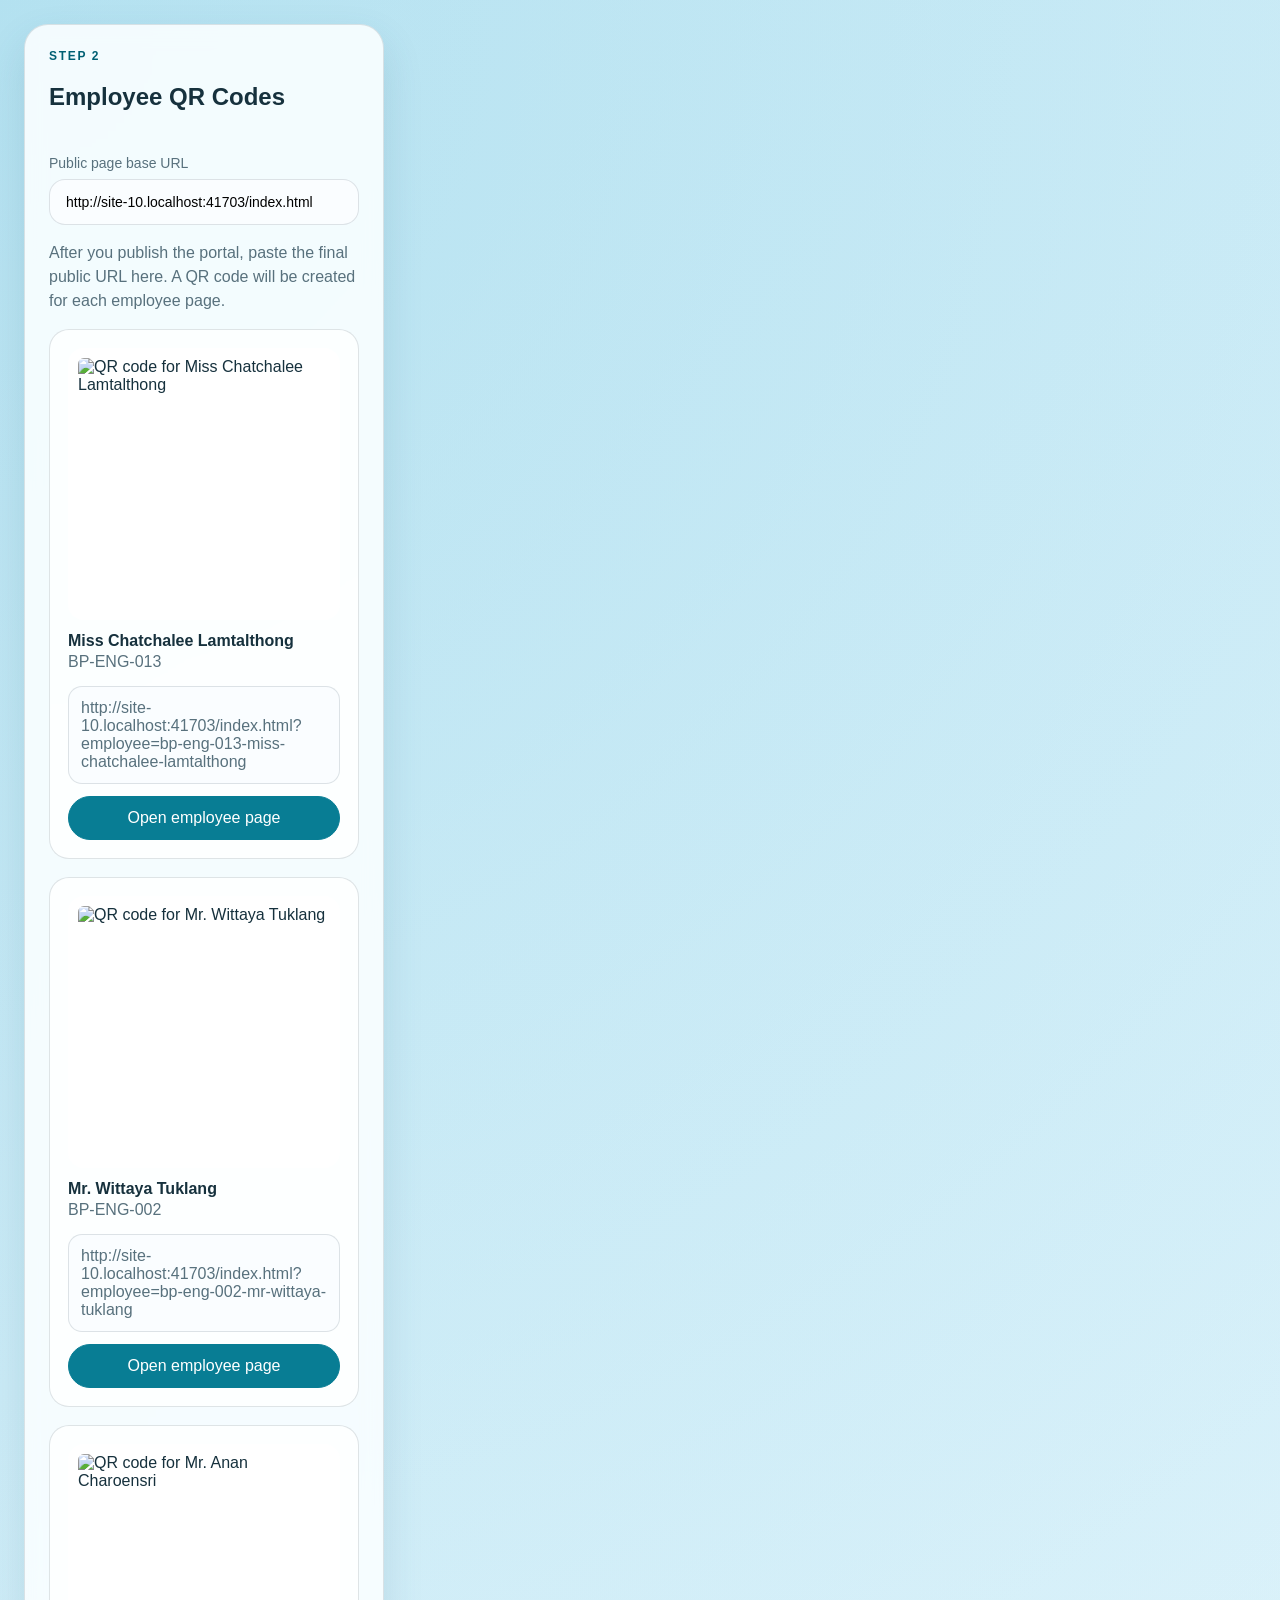
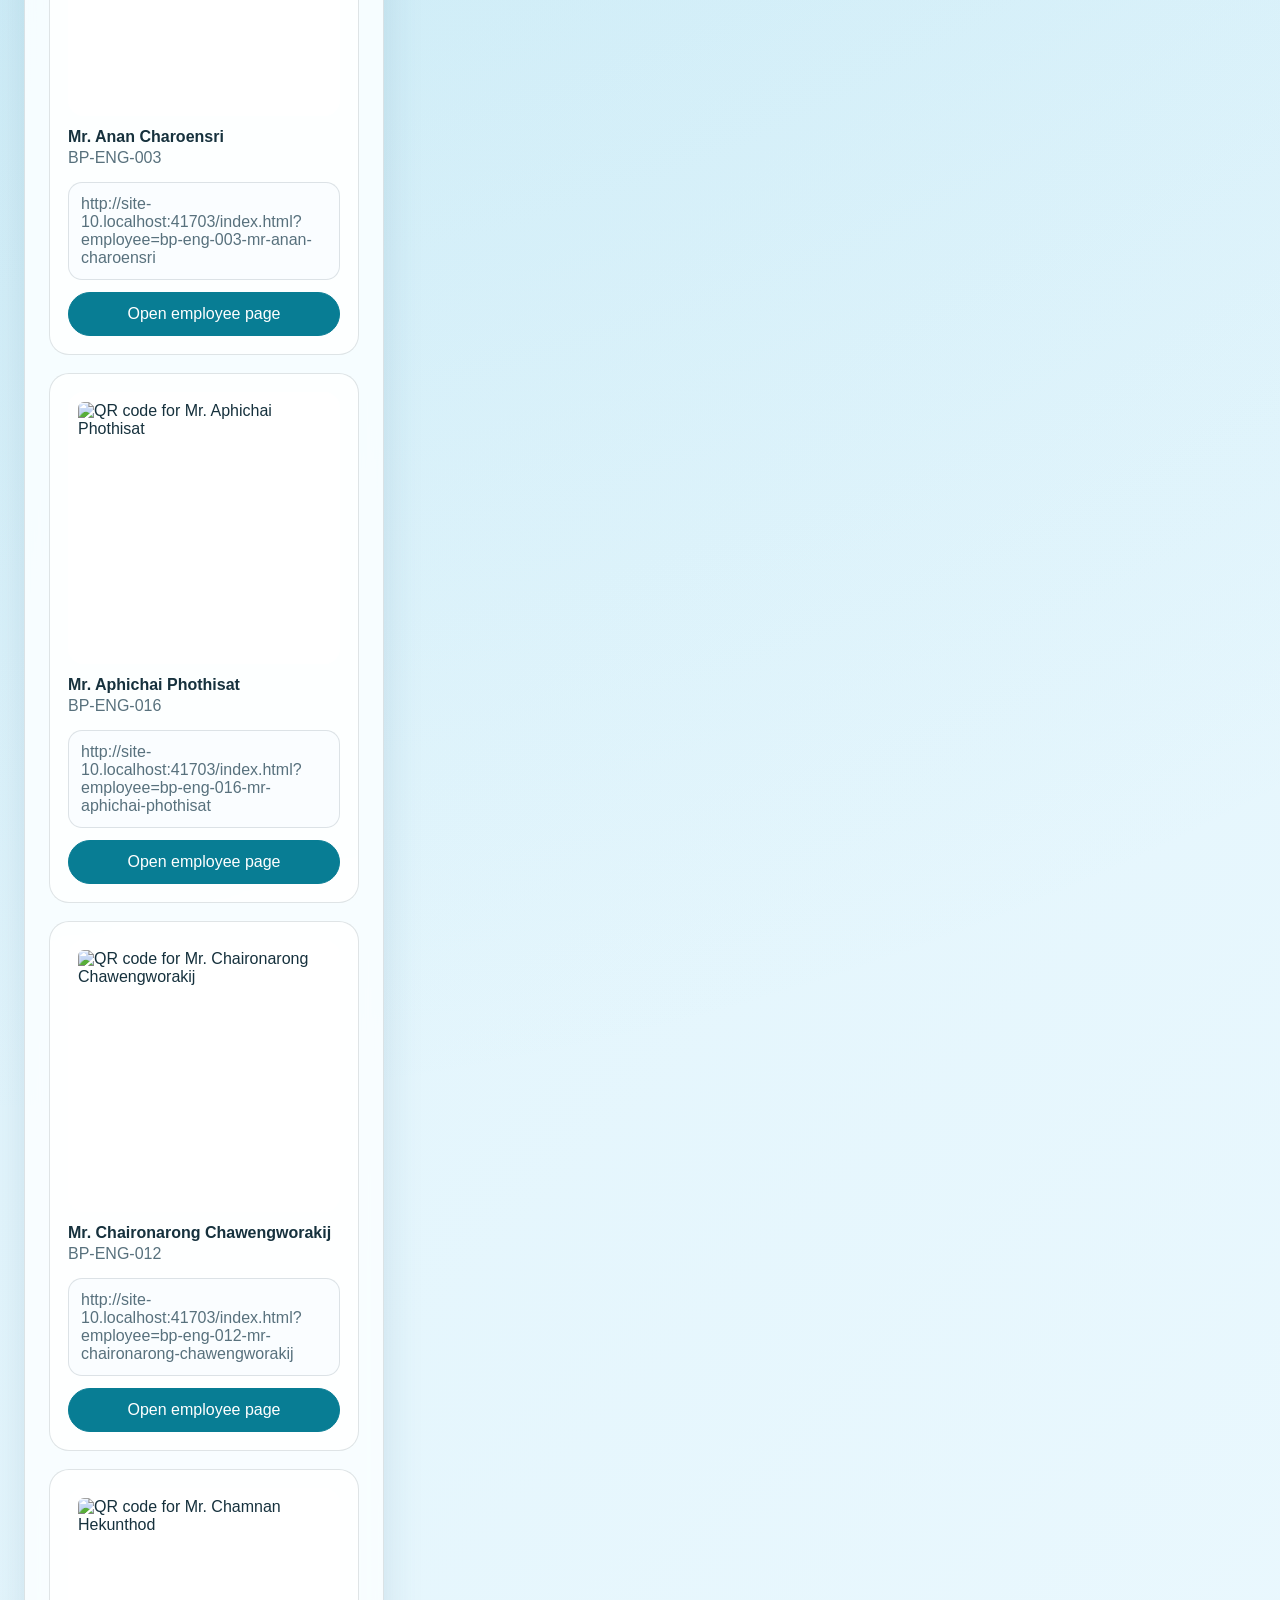
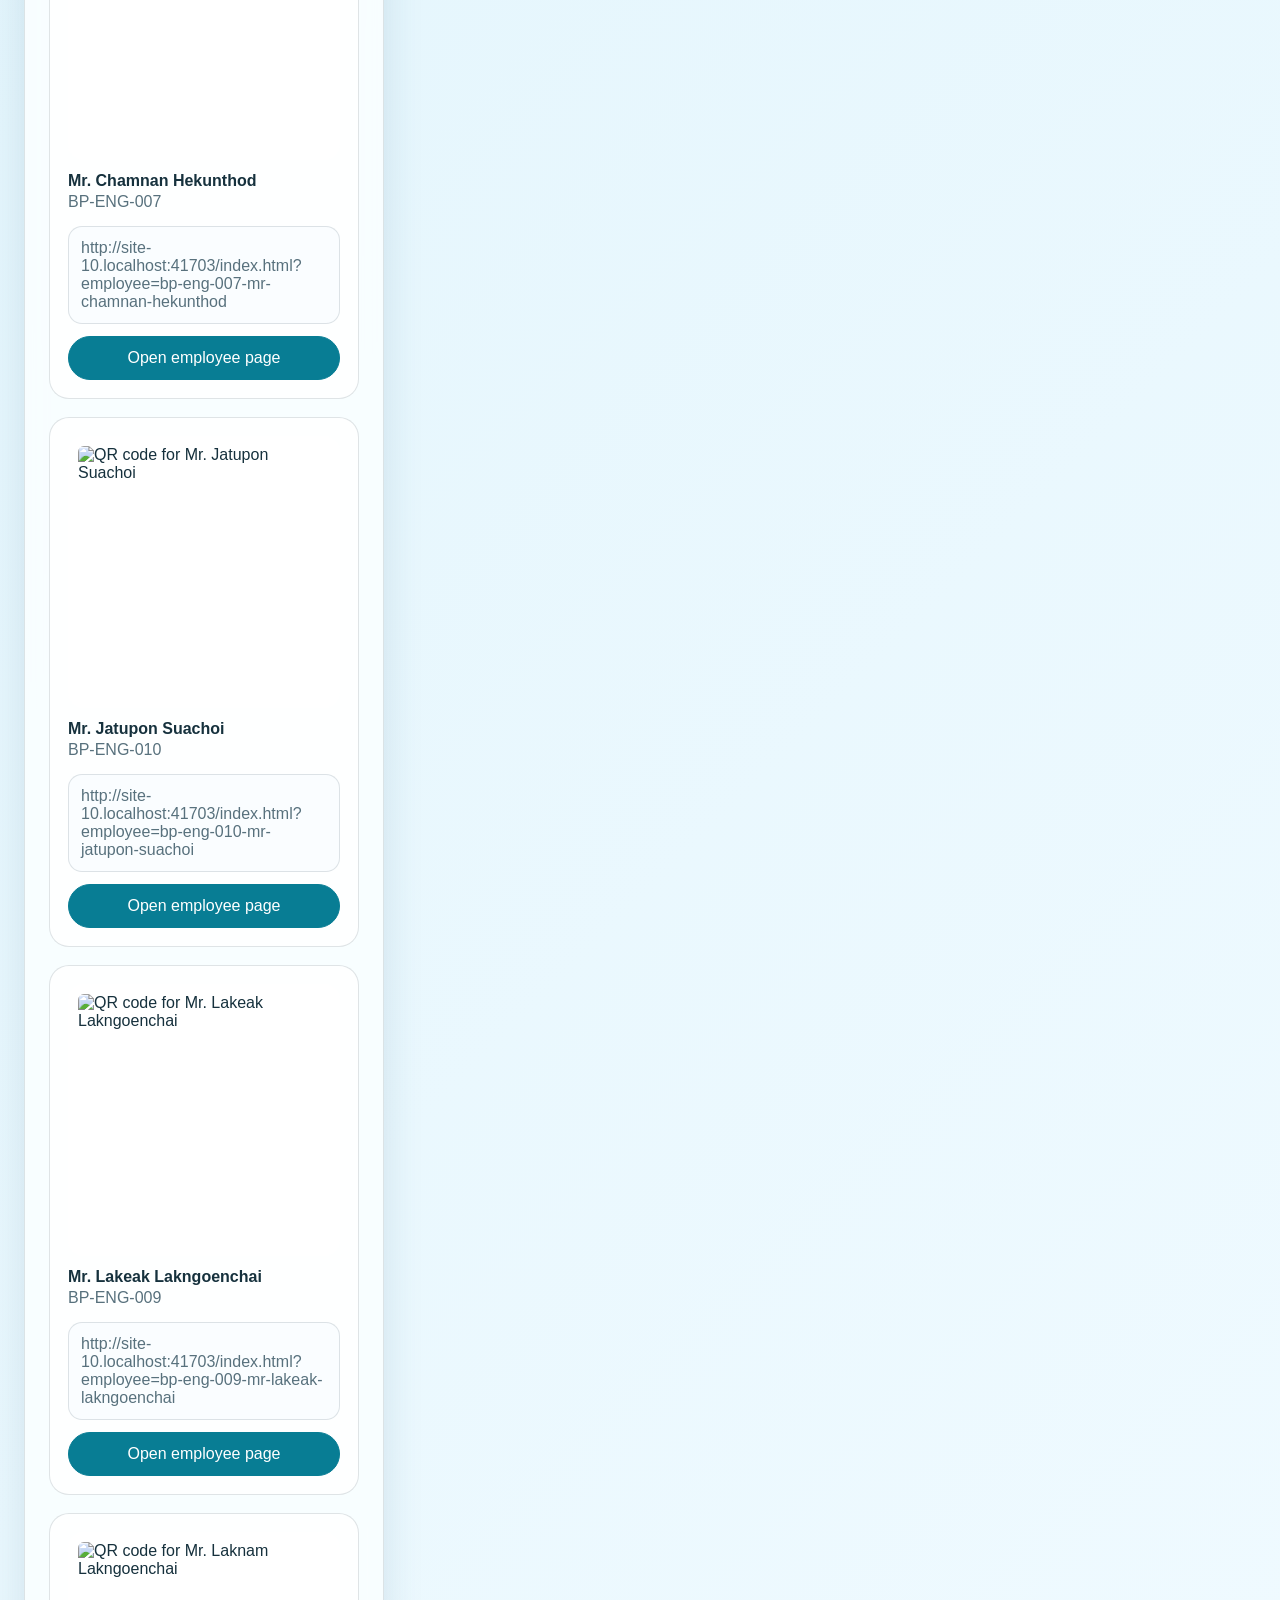
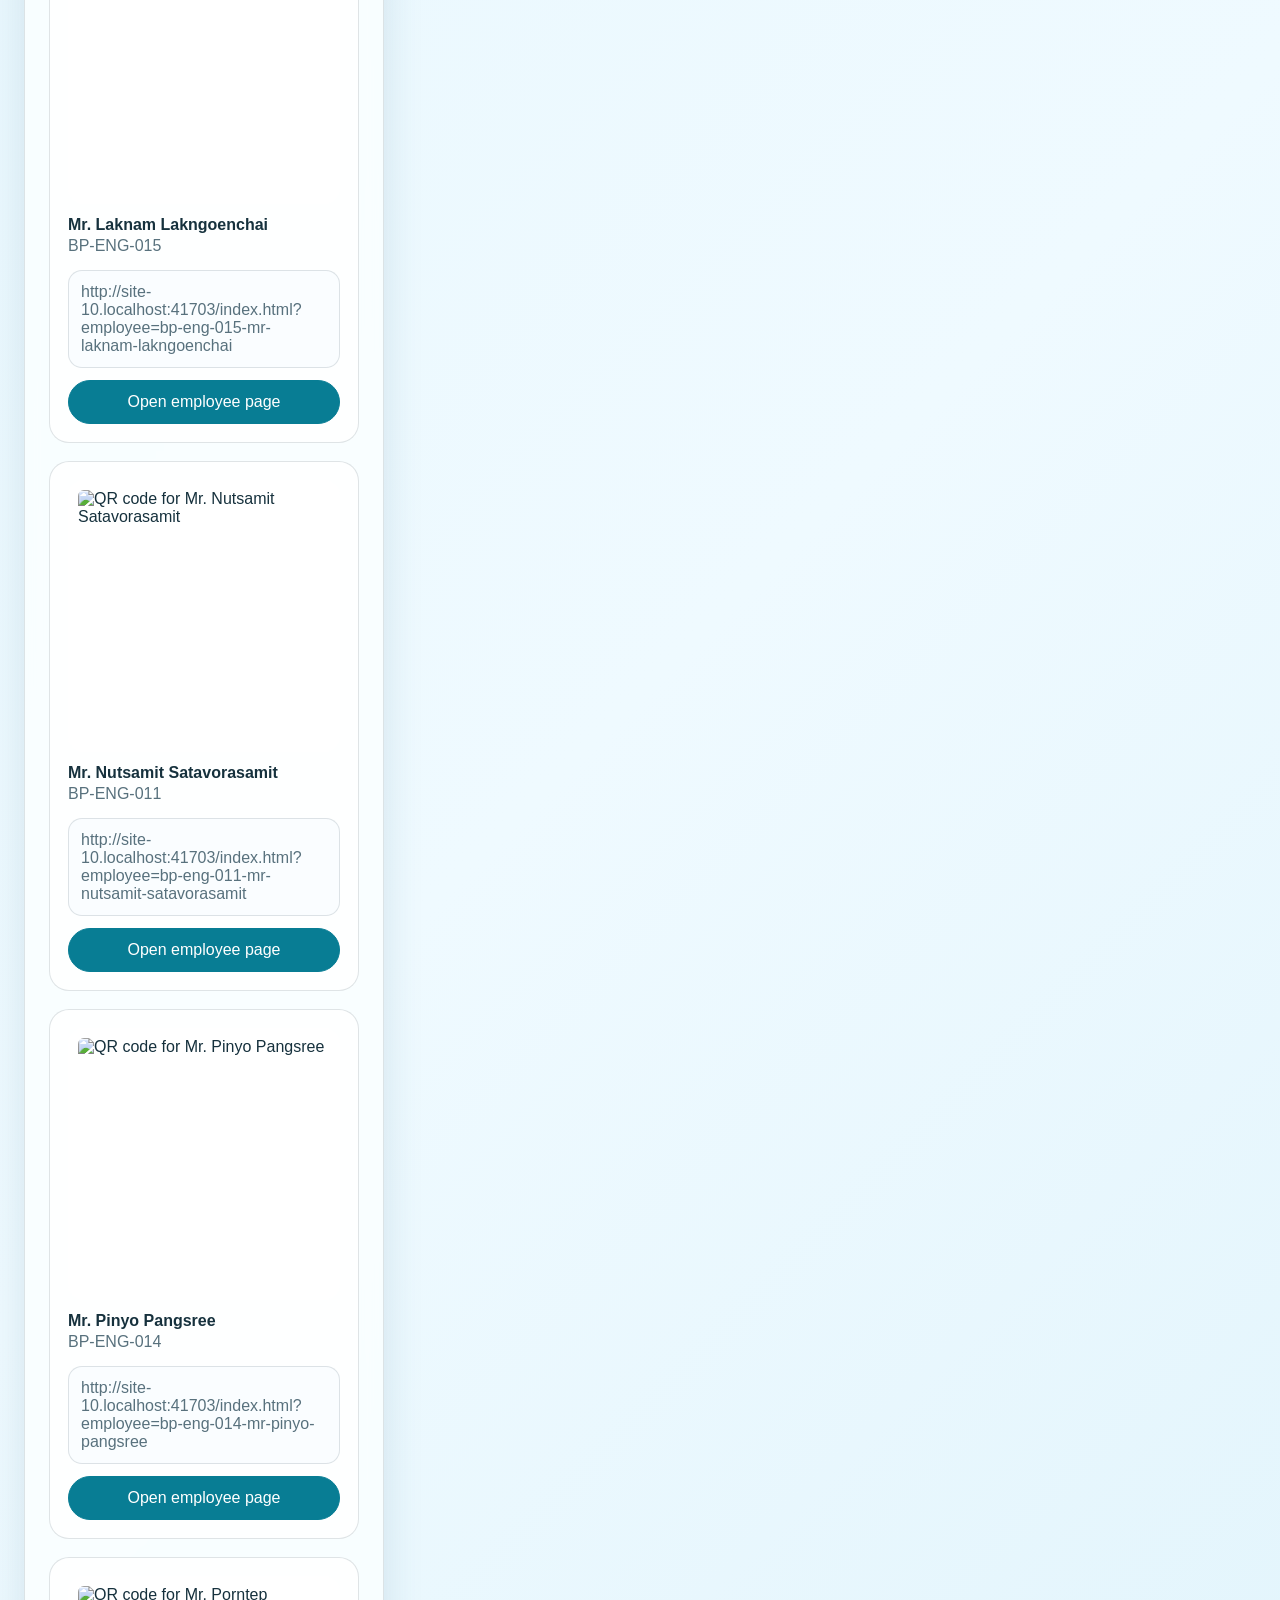
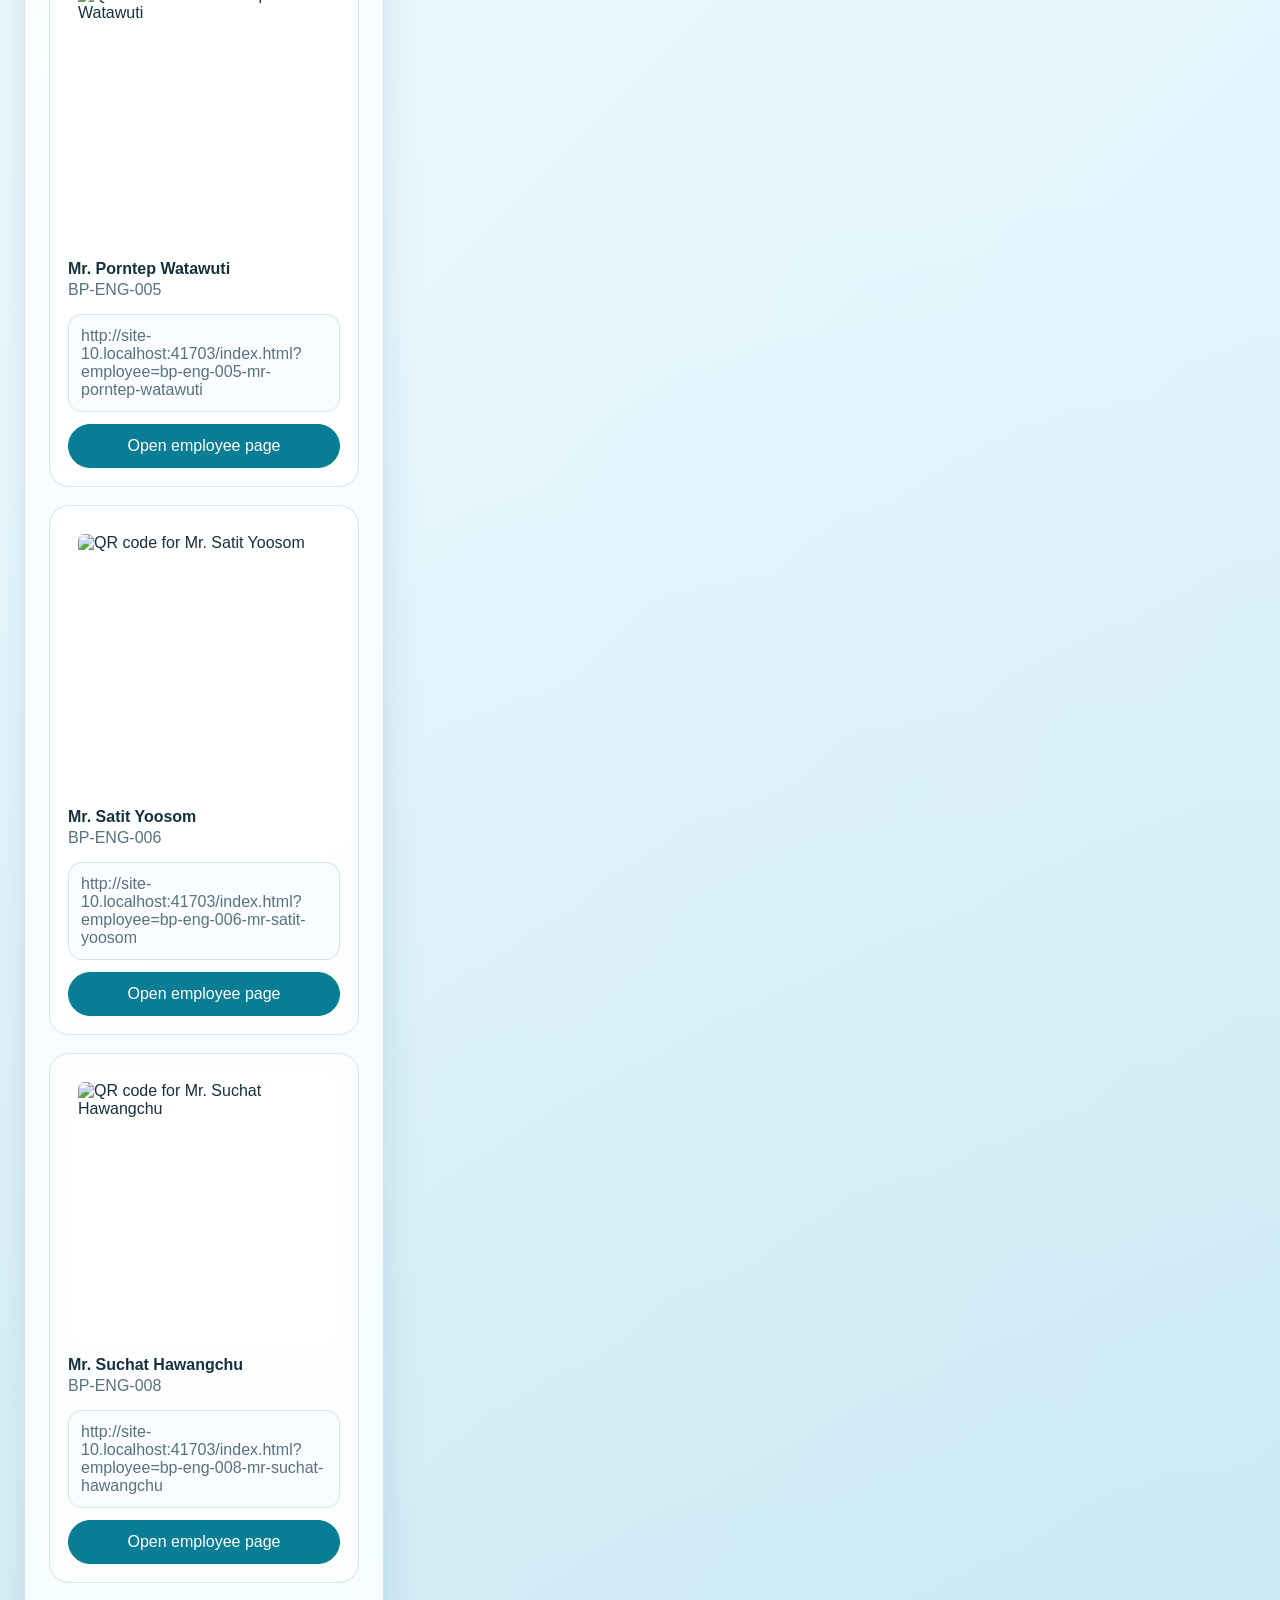
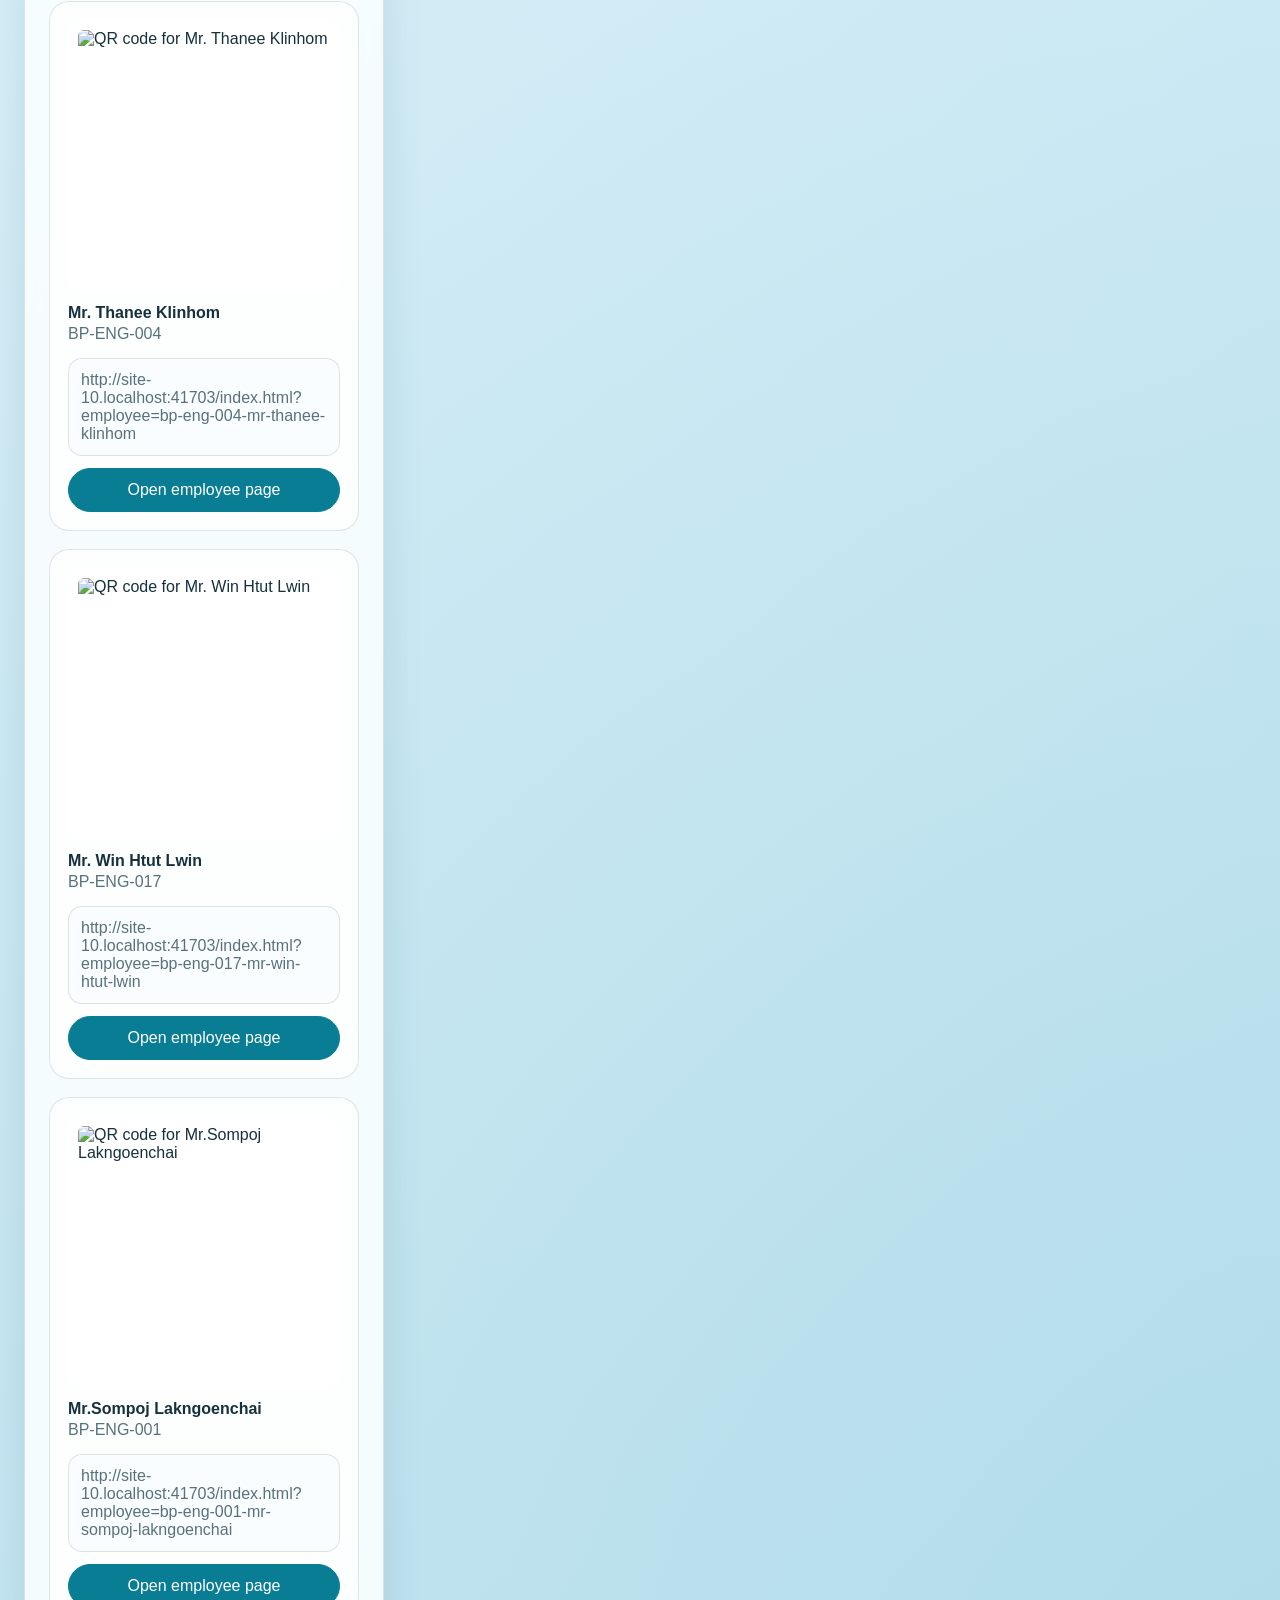
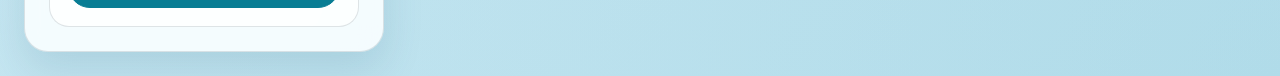
==== commit 99739c83: "Add files via upload" ====
--- a/qr-codes.html
+++ b/qr-codes.html
@@ -29,7 +29,7 @@
     </main>
   </div>
 
-  <script src="data.js?v=20260902170220"></script>
+  <script src="data.js?v=20260903094127"></script>
   <script>
     const data = window.EMPLOYEE_PORTAL_DATA || { employees: [] };
     const baseUrlInput = document.getElementById("base-url");
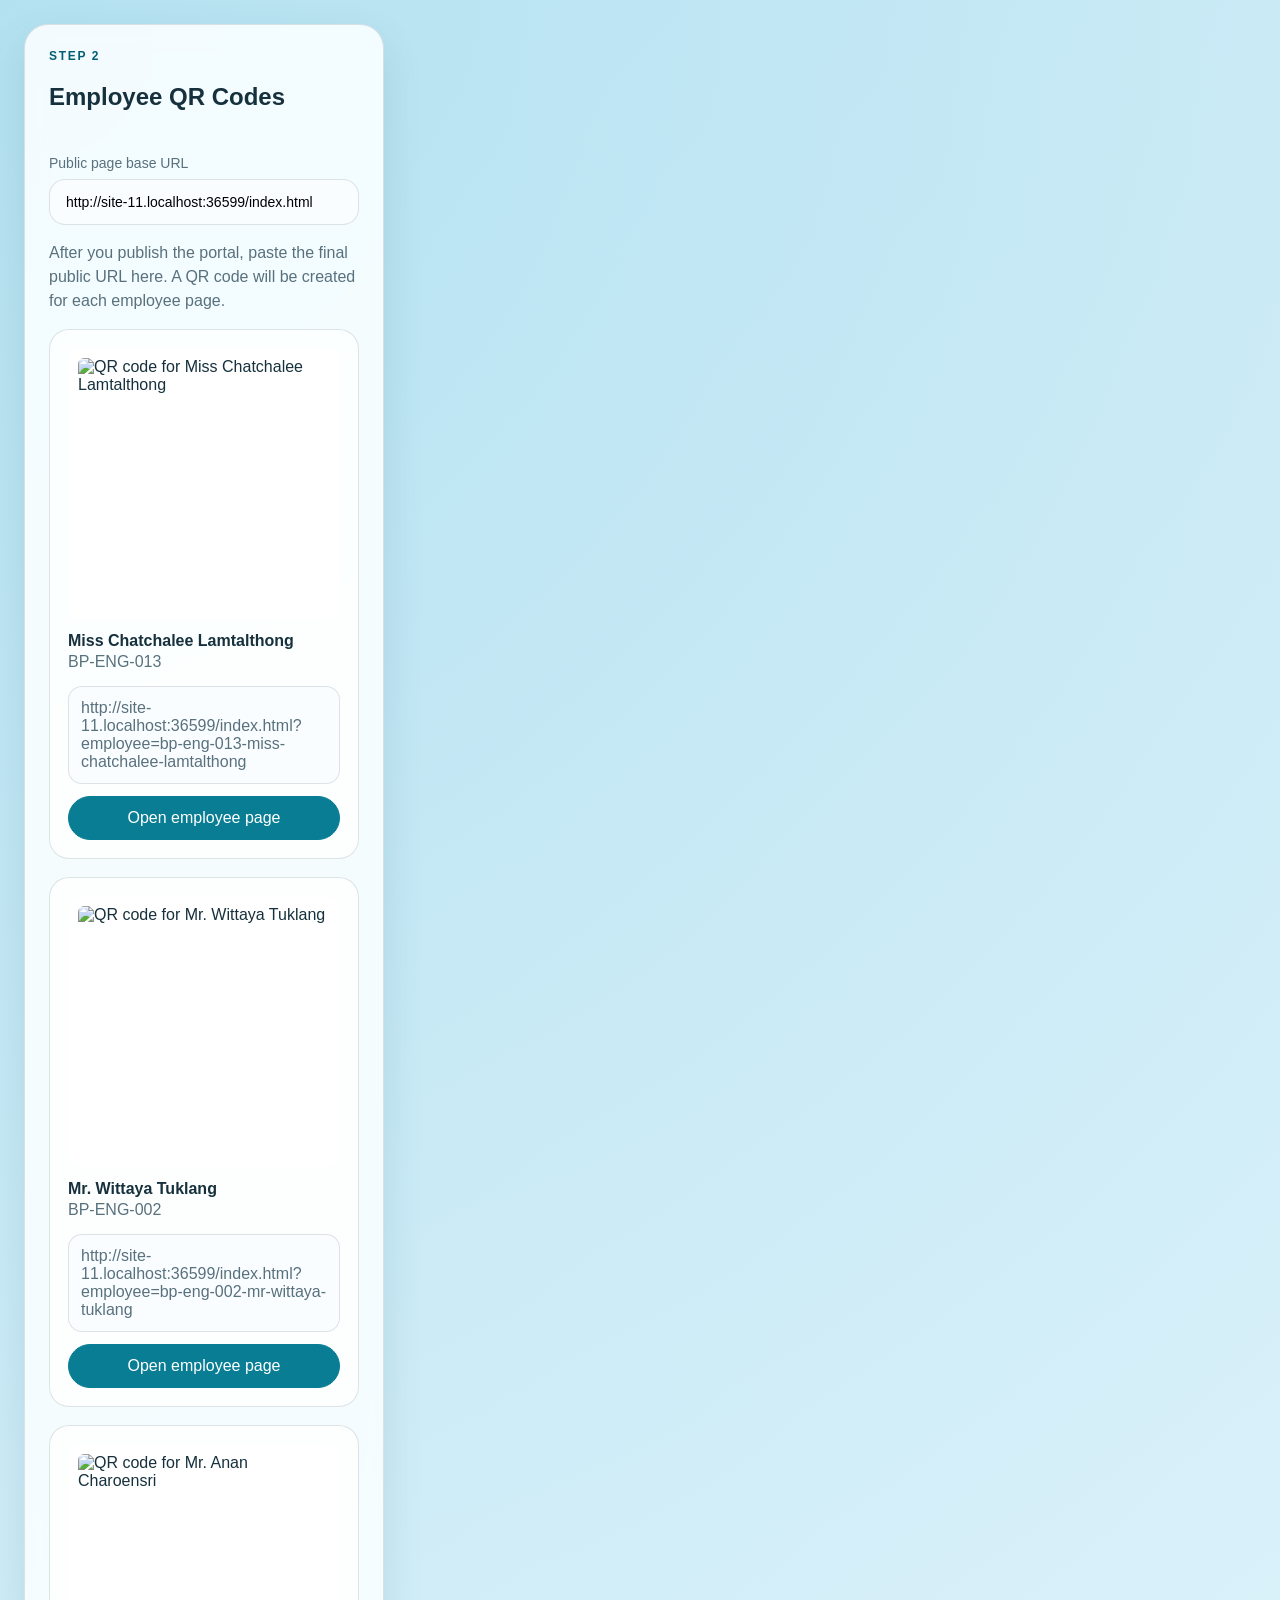
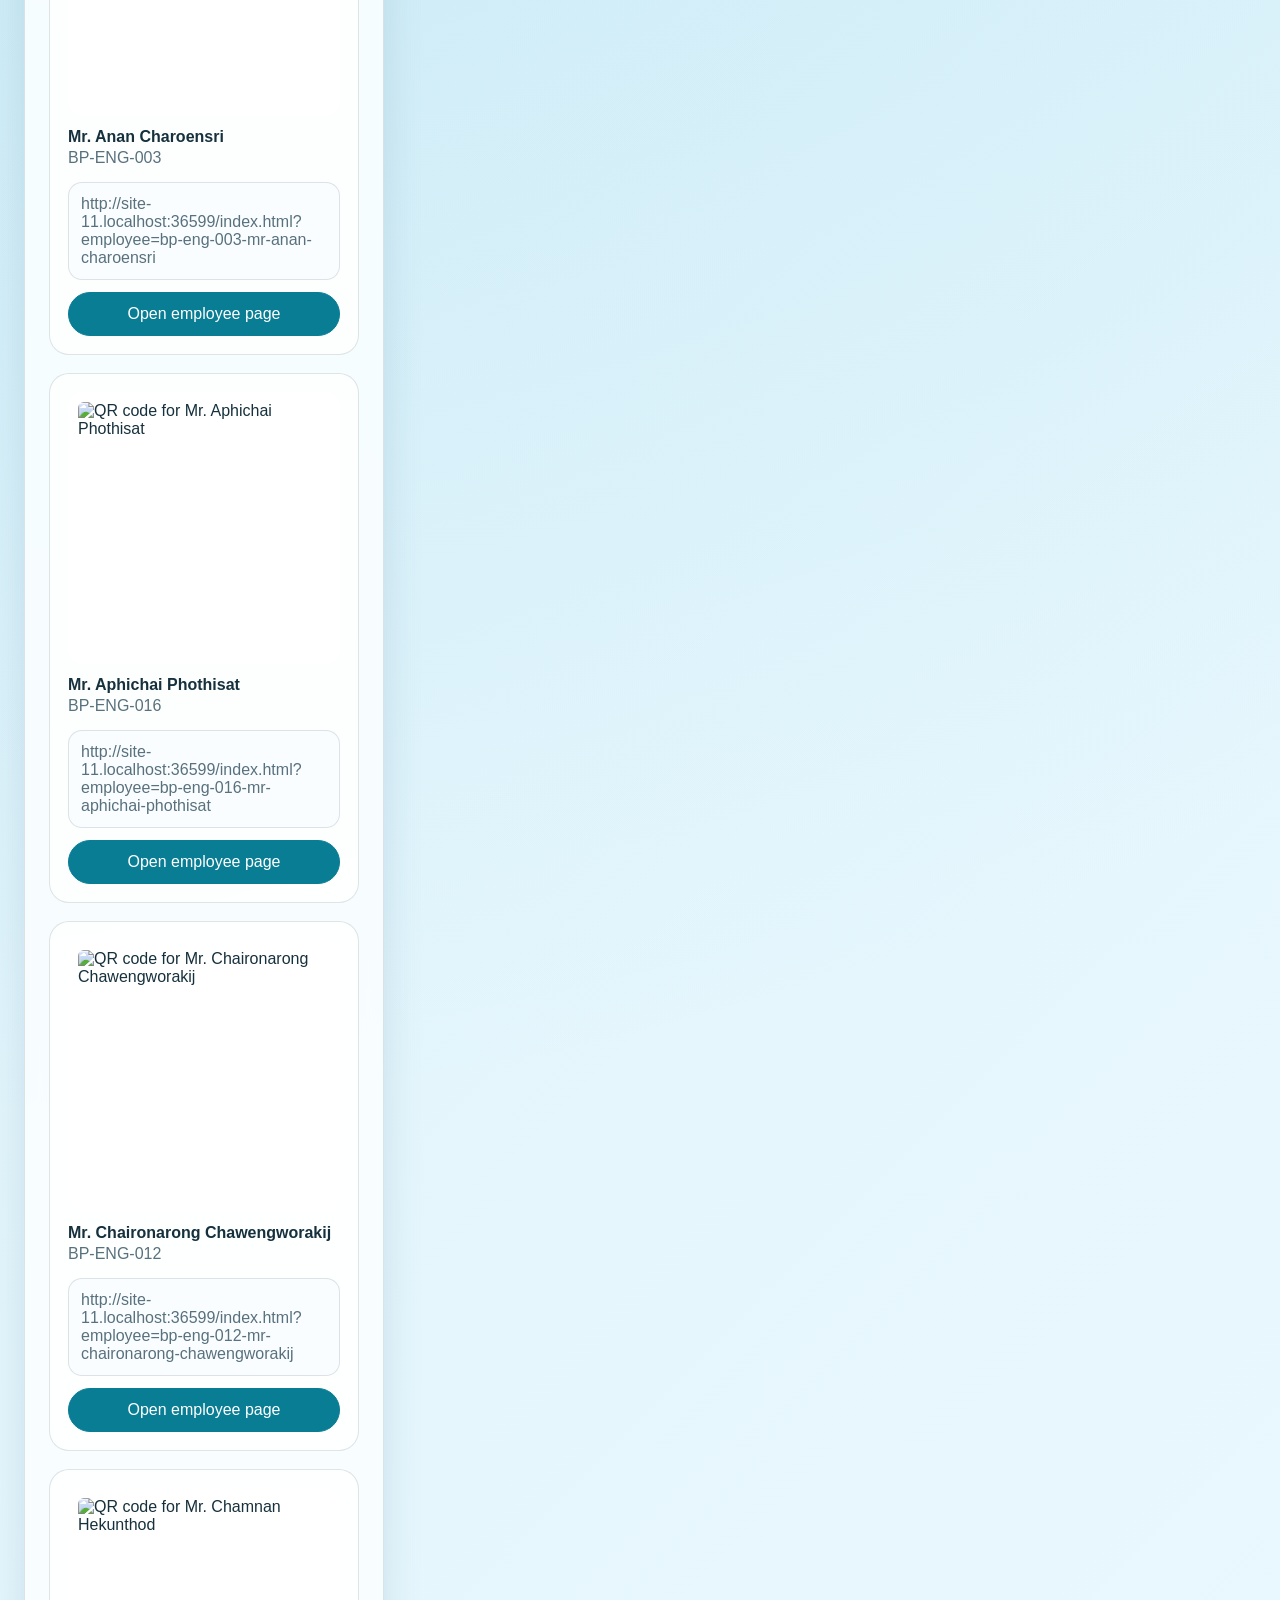
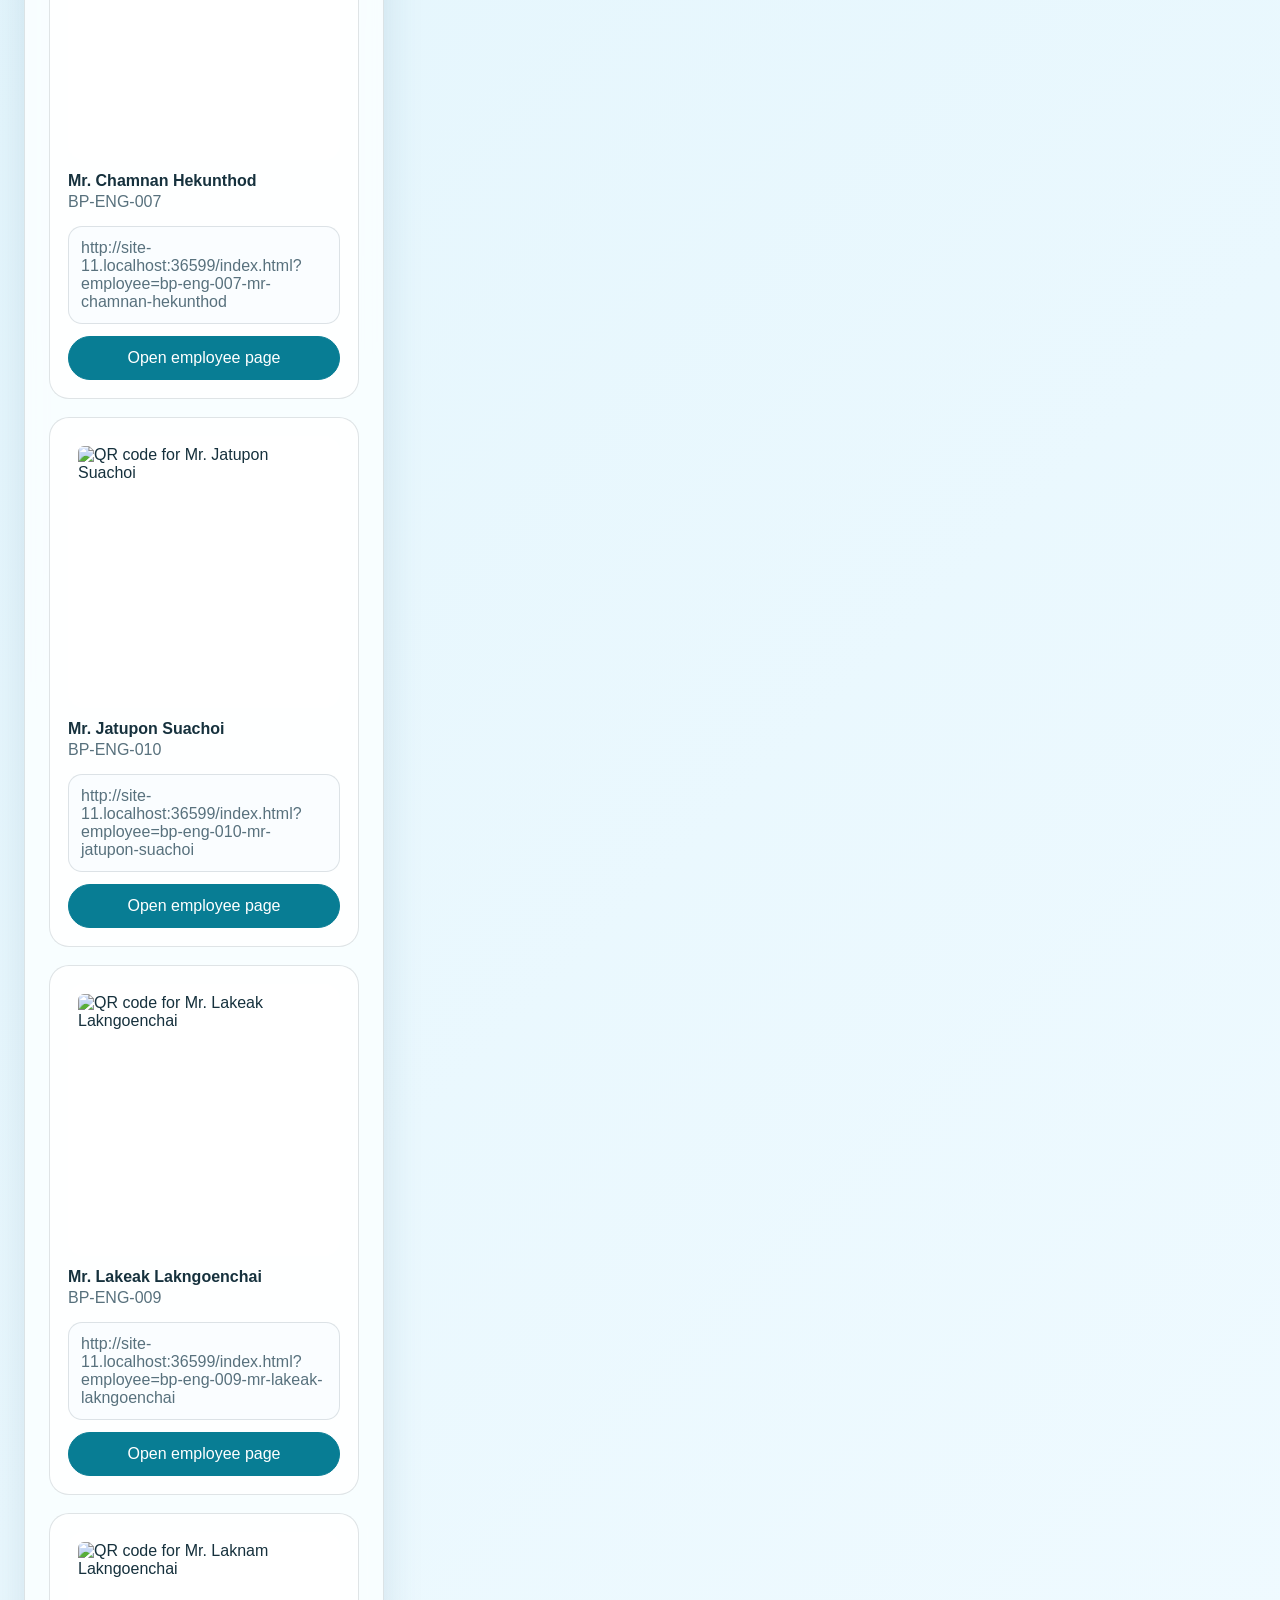
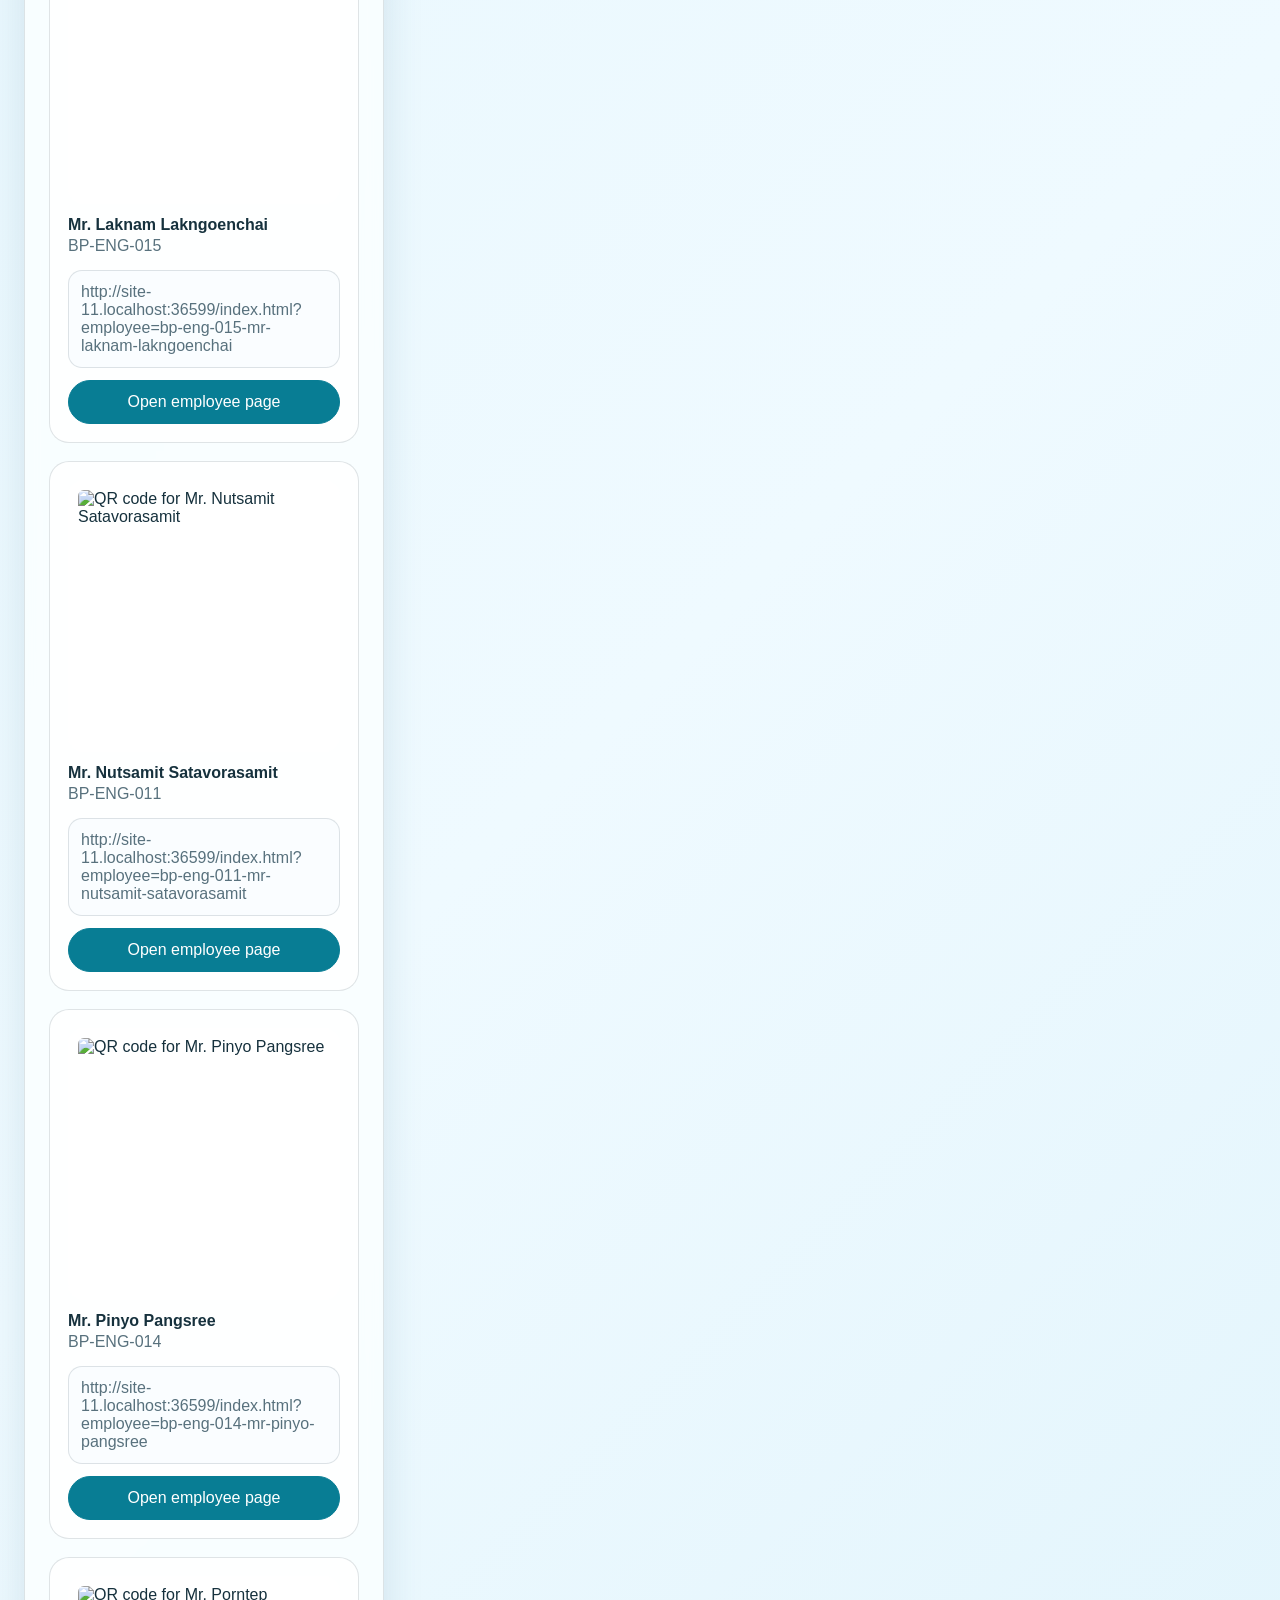
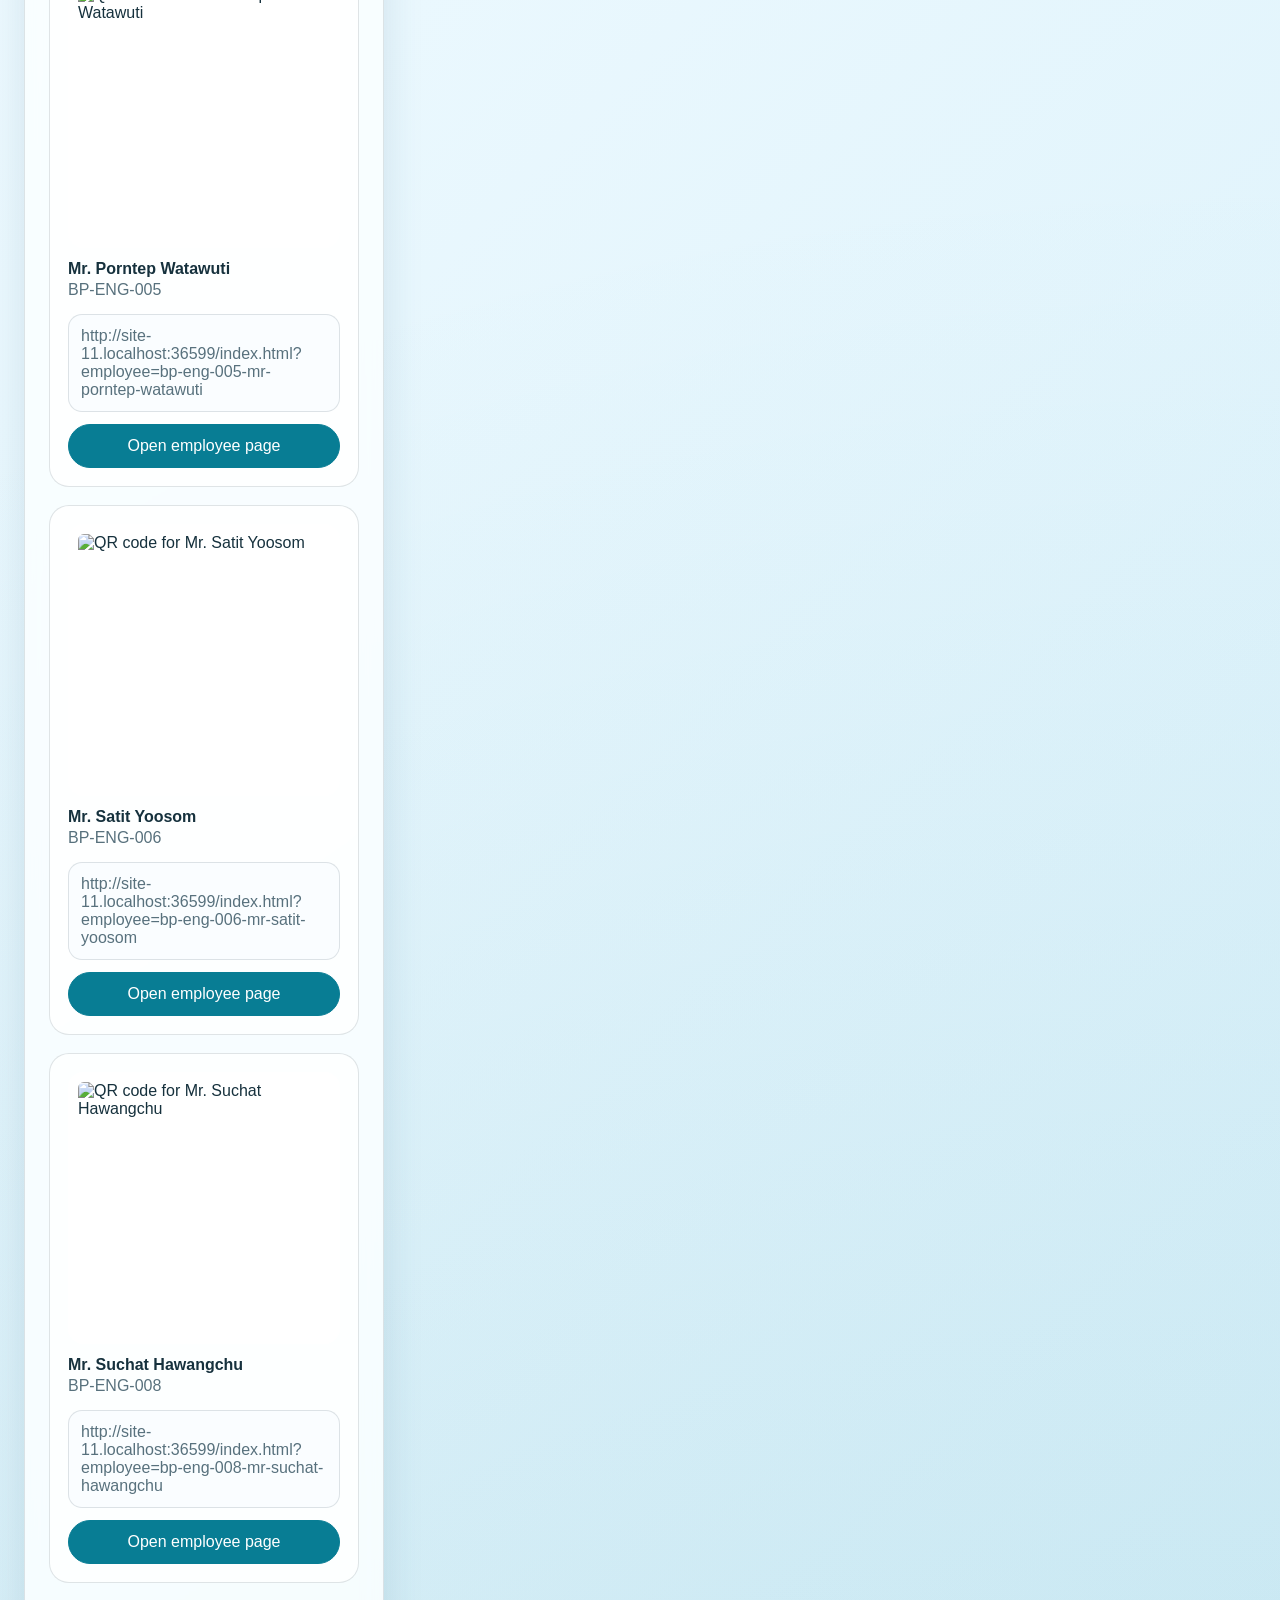
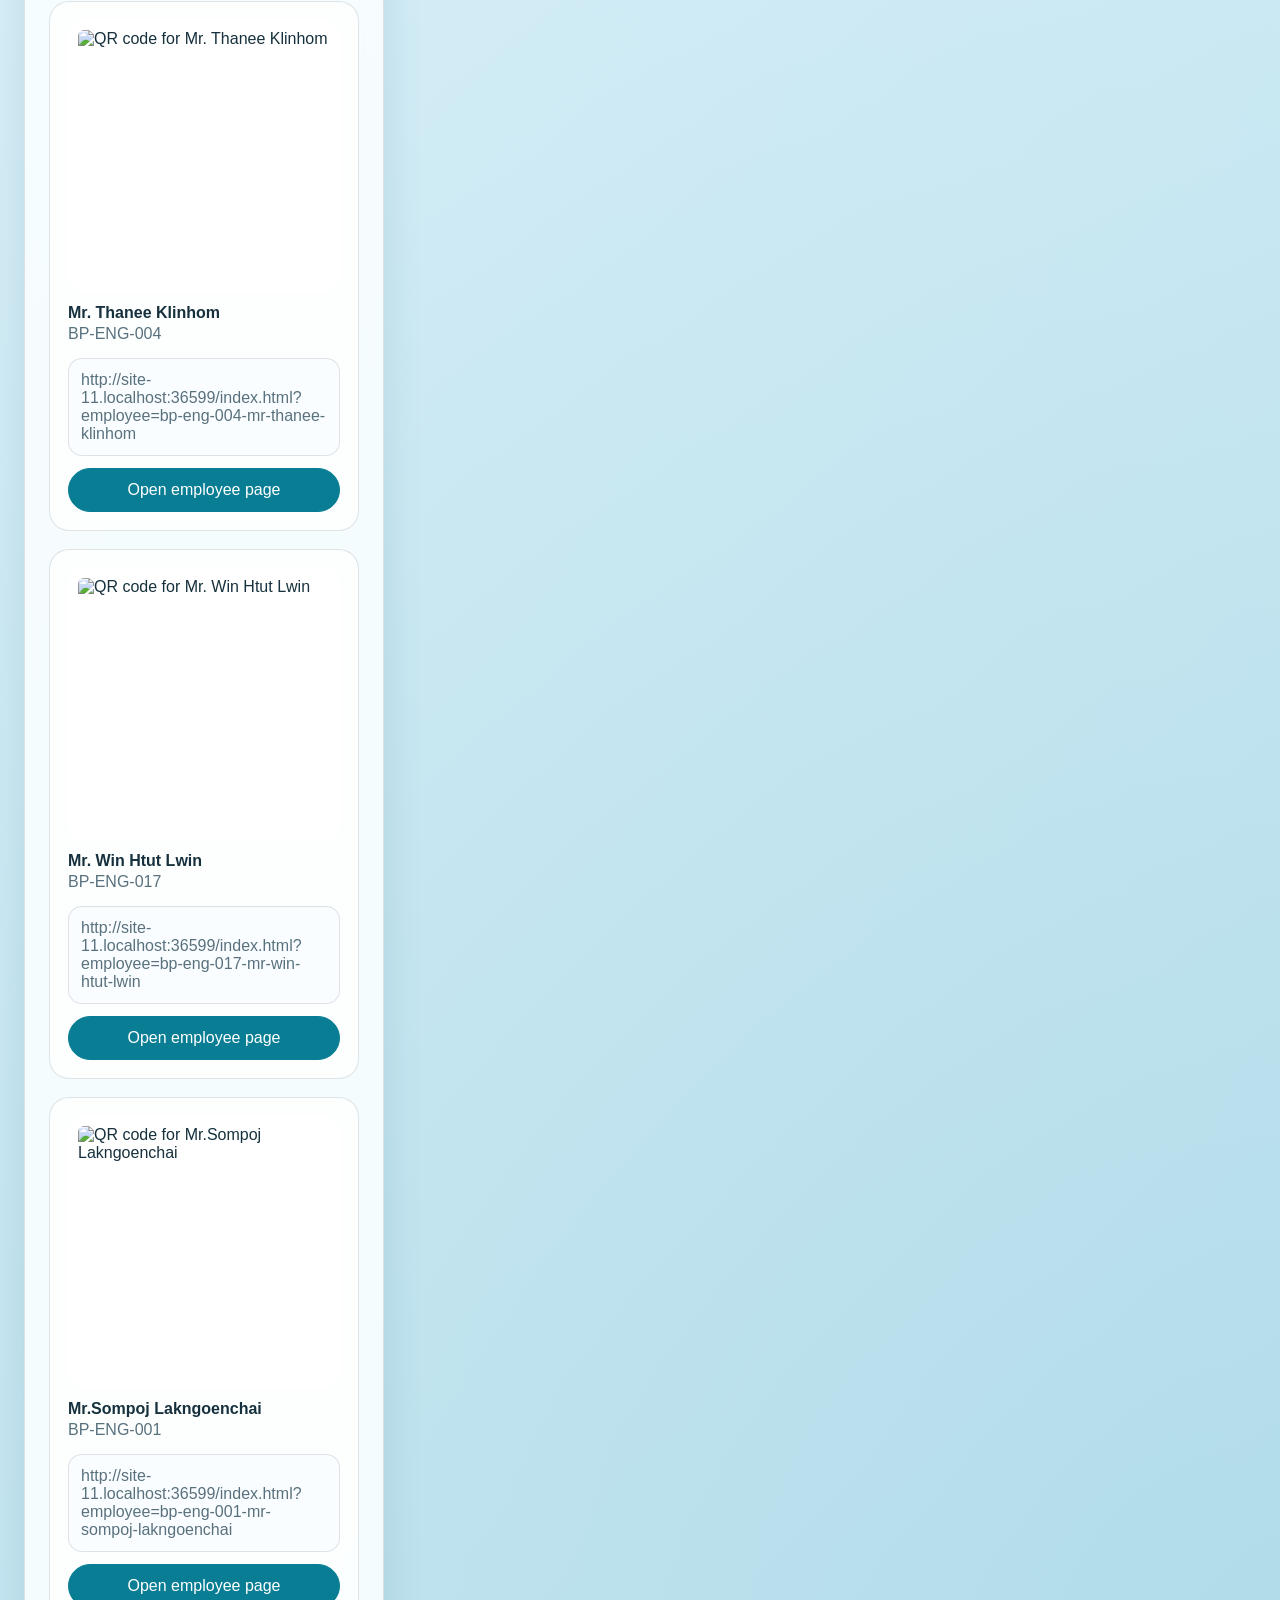
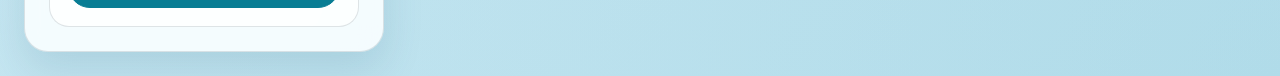
==== commit 5de4dbbc: "Add files via upload" ====
--- a/qr-codes.html
+++ b/qr-codes.html
@@ -29,7 +29,7 @@
     </main>
   </div>
 
-  <script src="data.js?v=20260903094127"></script>
+  <script src="data.js?v=20260903095122"></script>
   <script>
     const data = window.EMPLOYEE_PORTAL_DATA || { employees: [] };
     const baseUrlInput = document.getElementById("base-url");
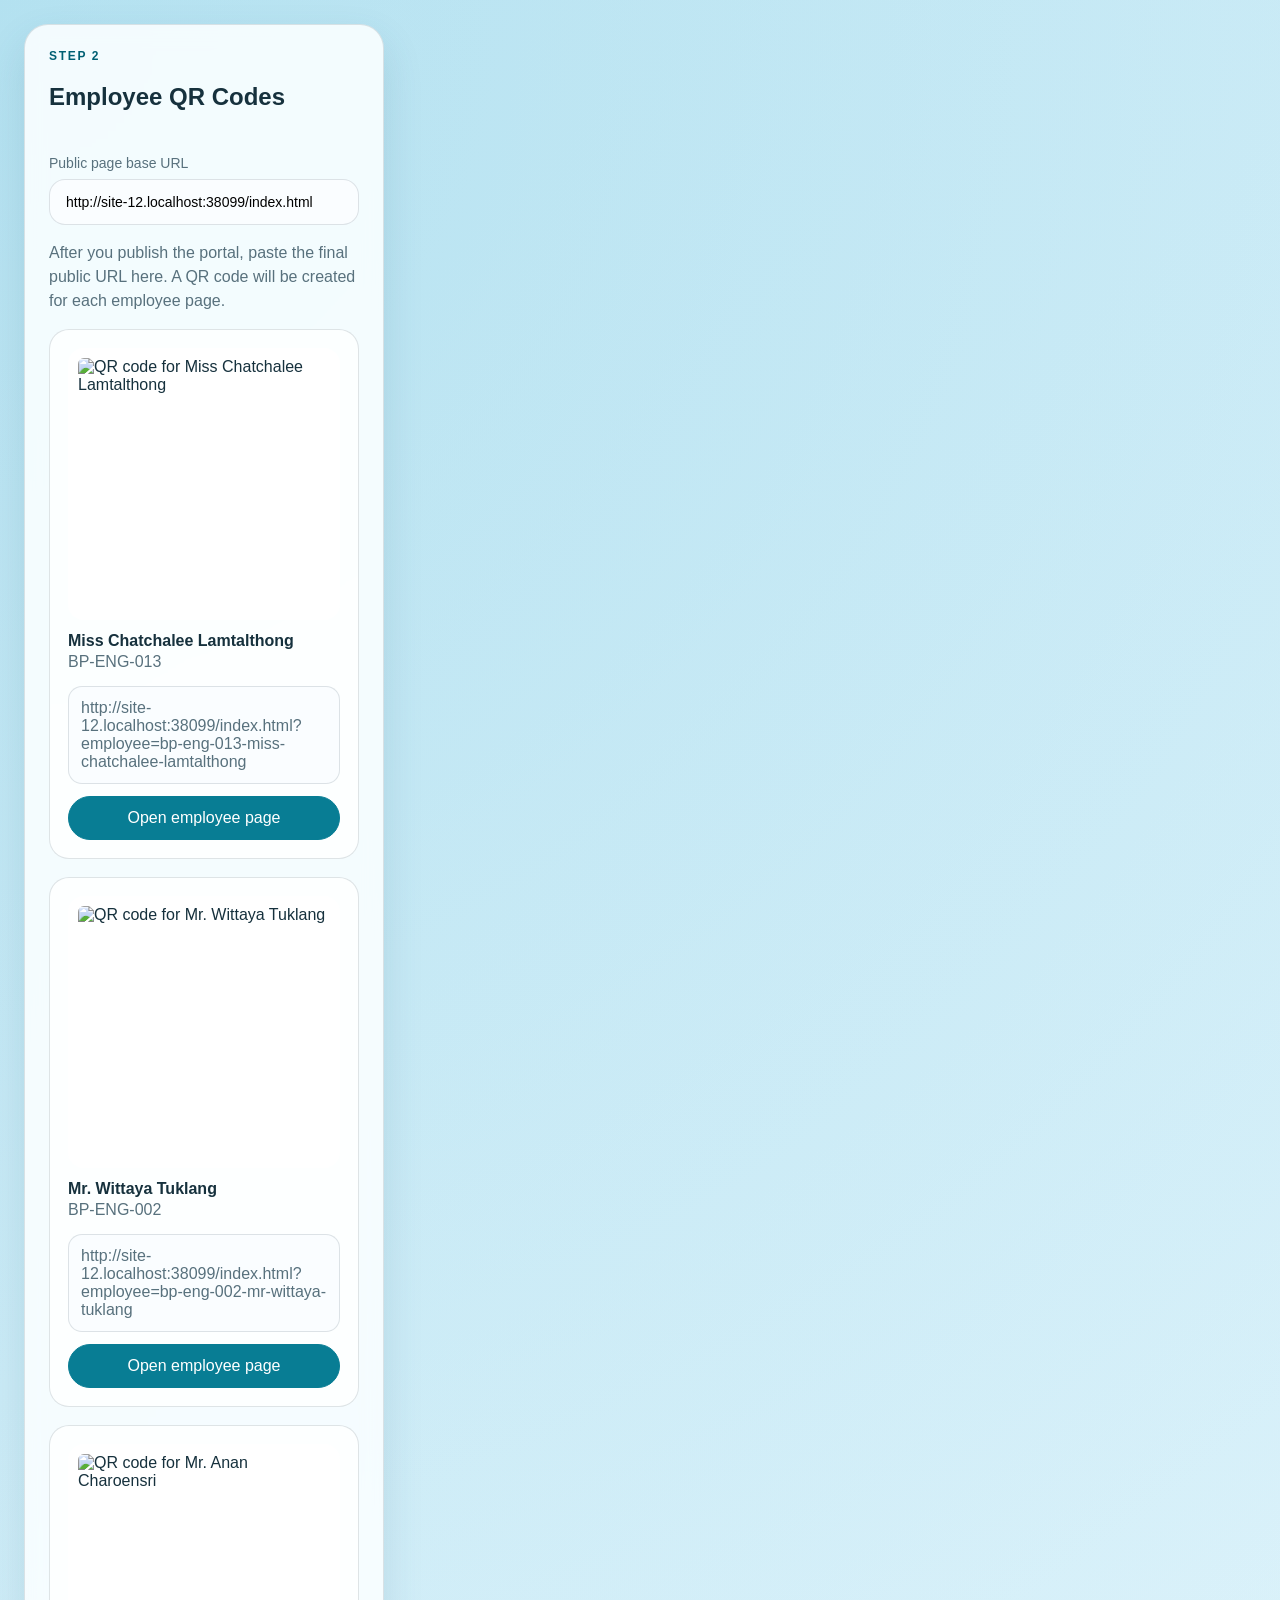
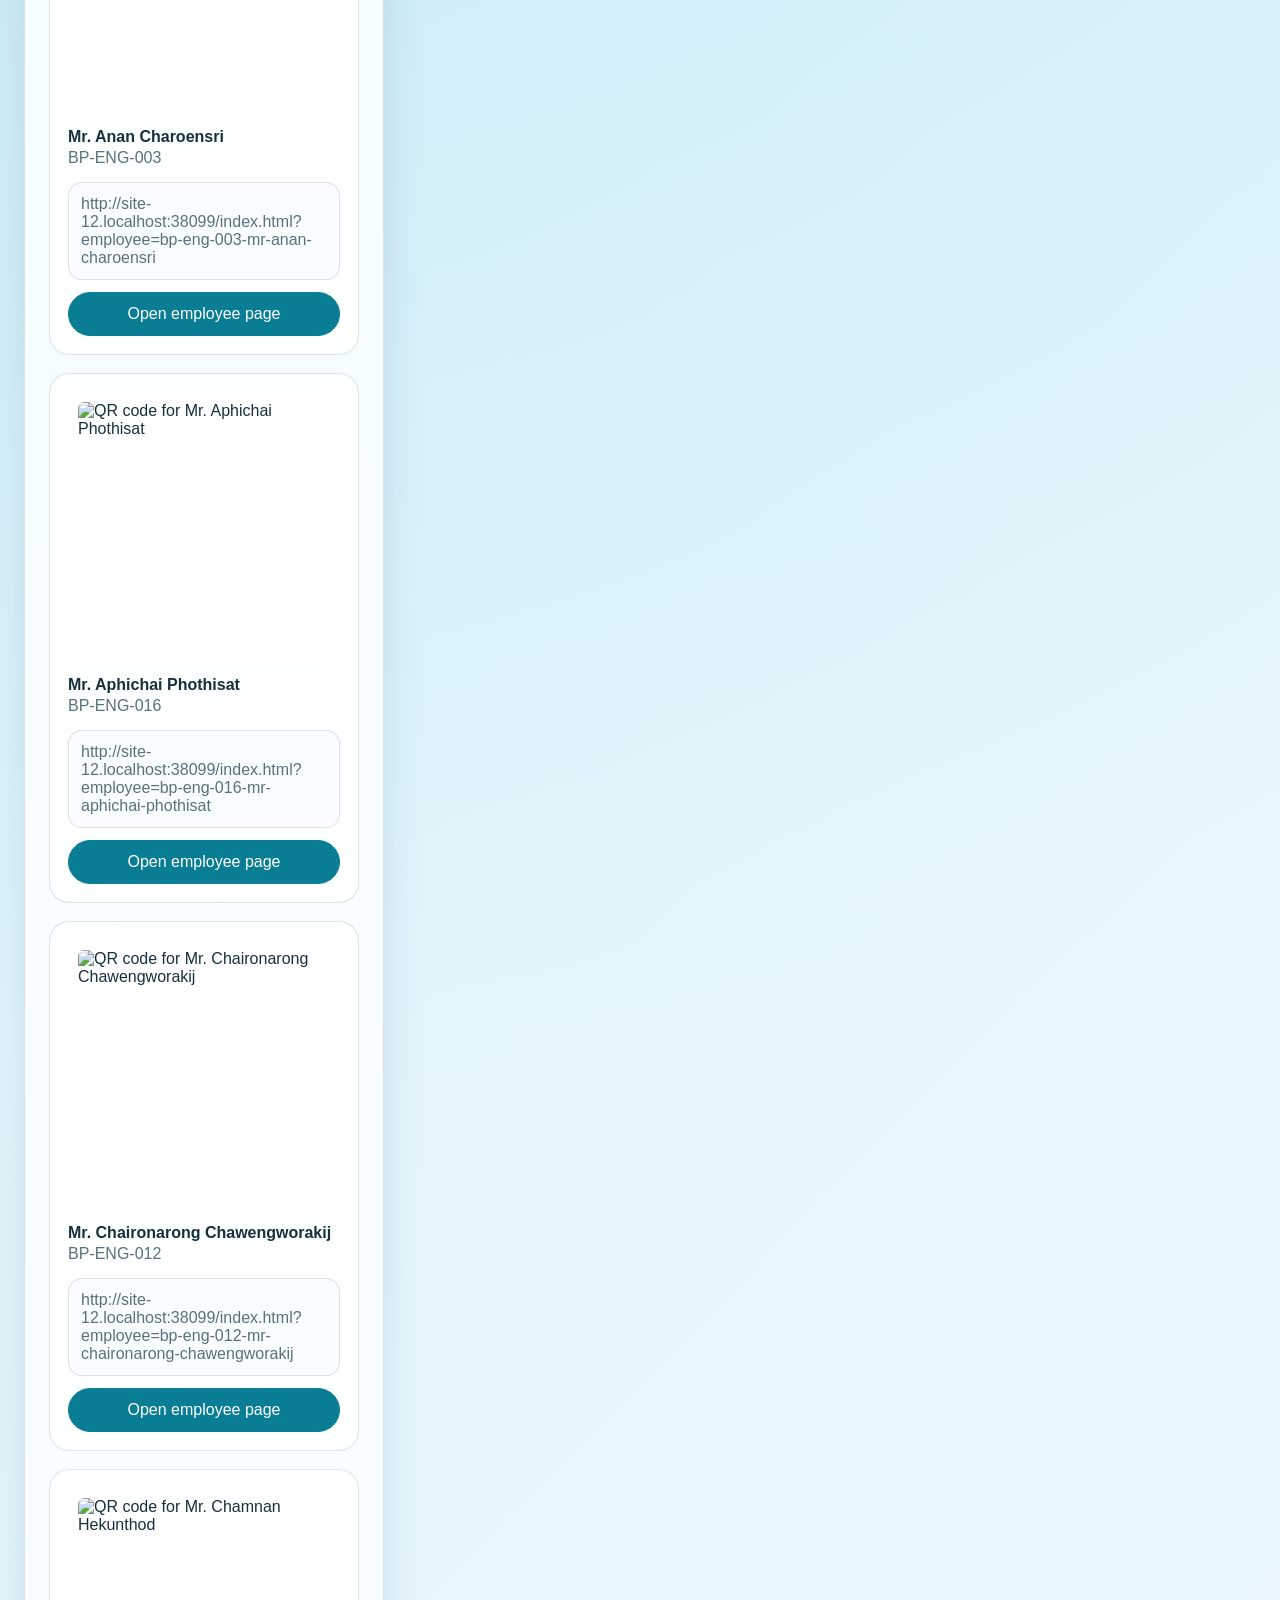
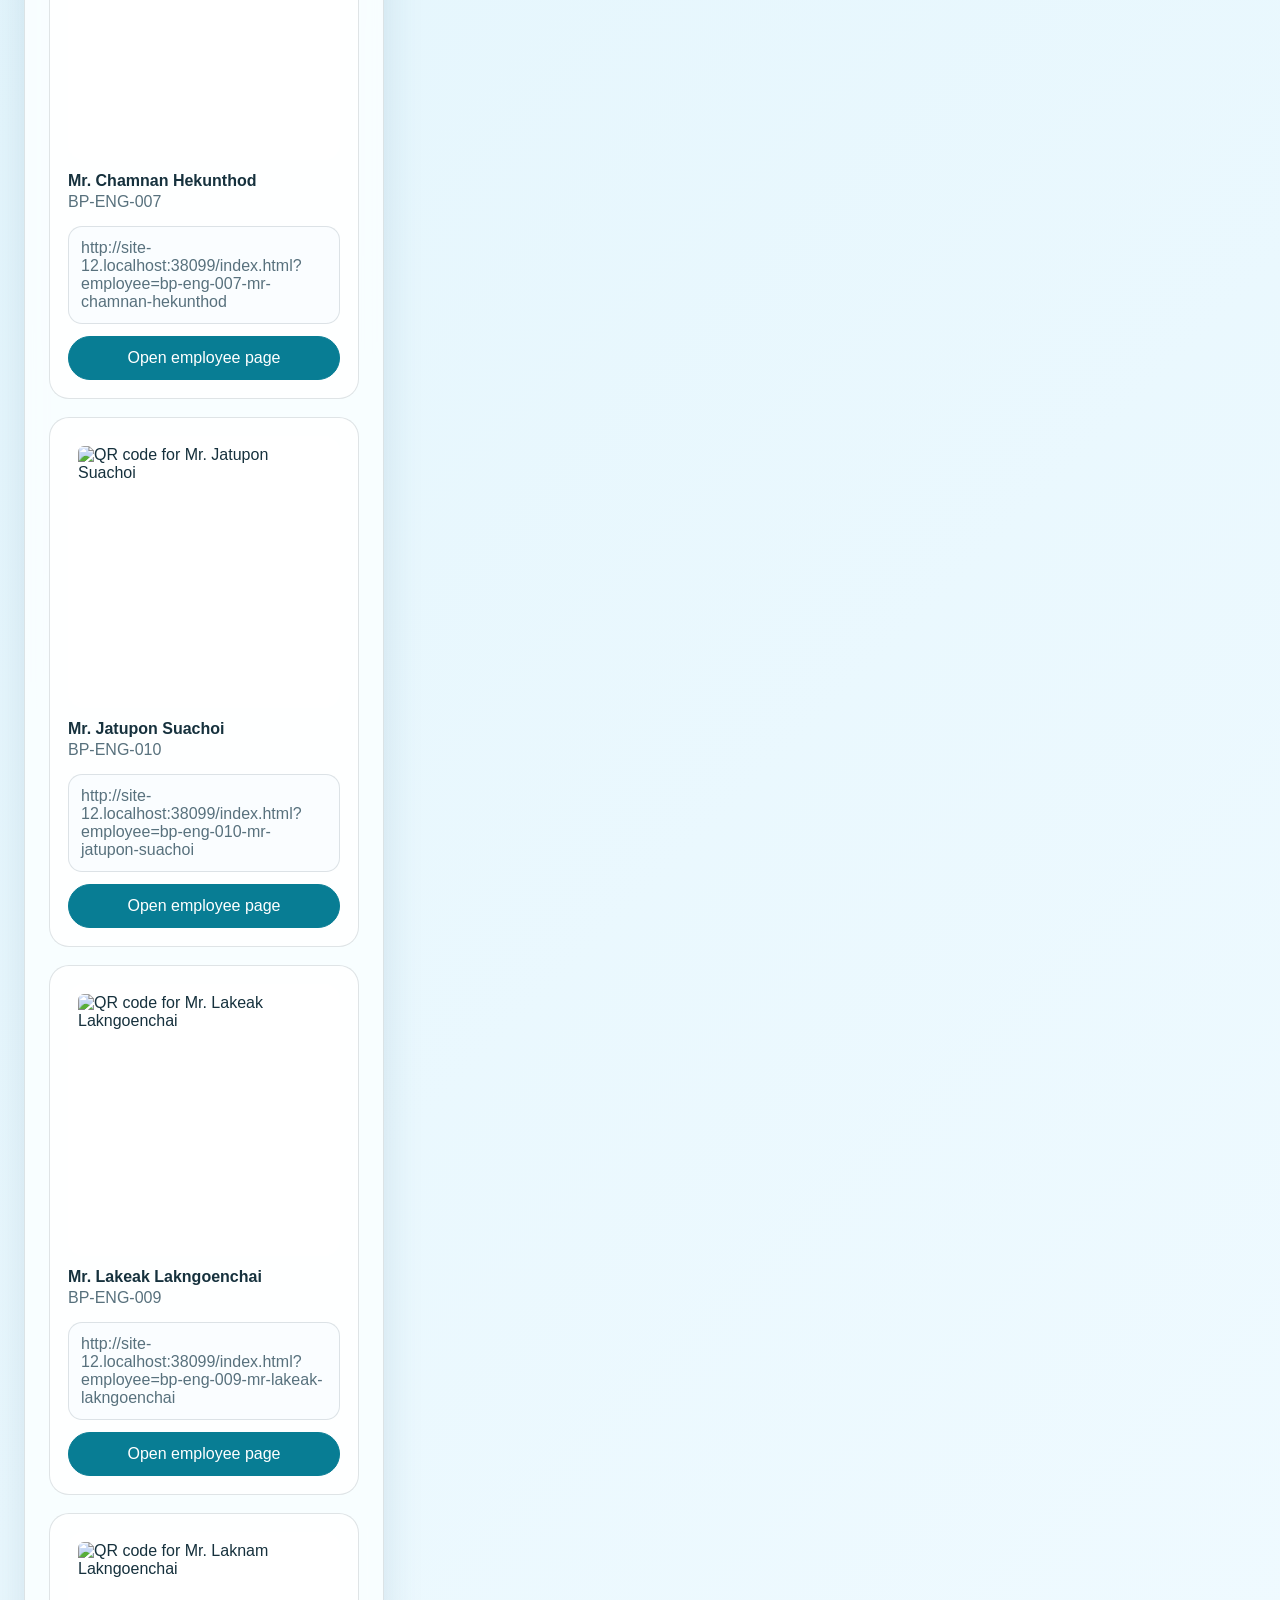
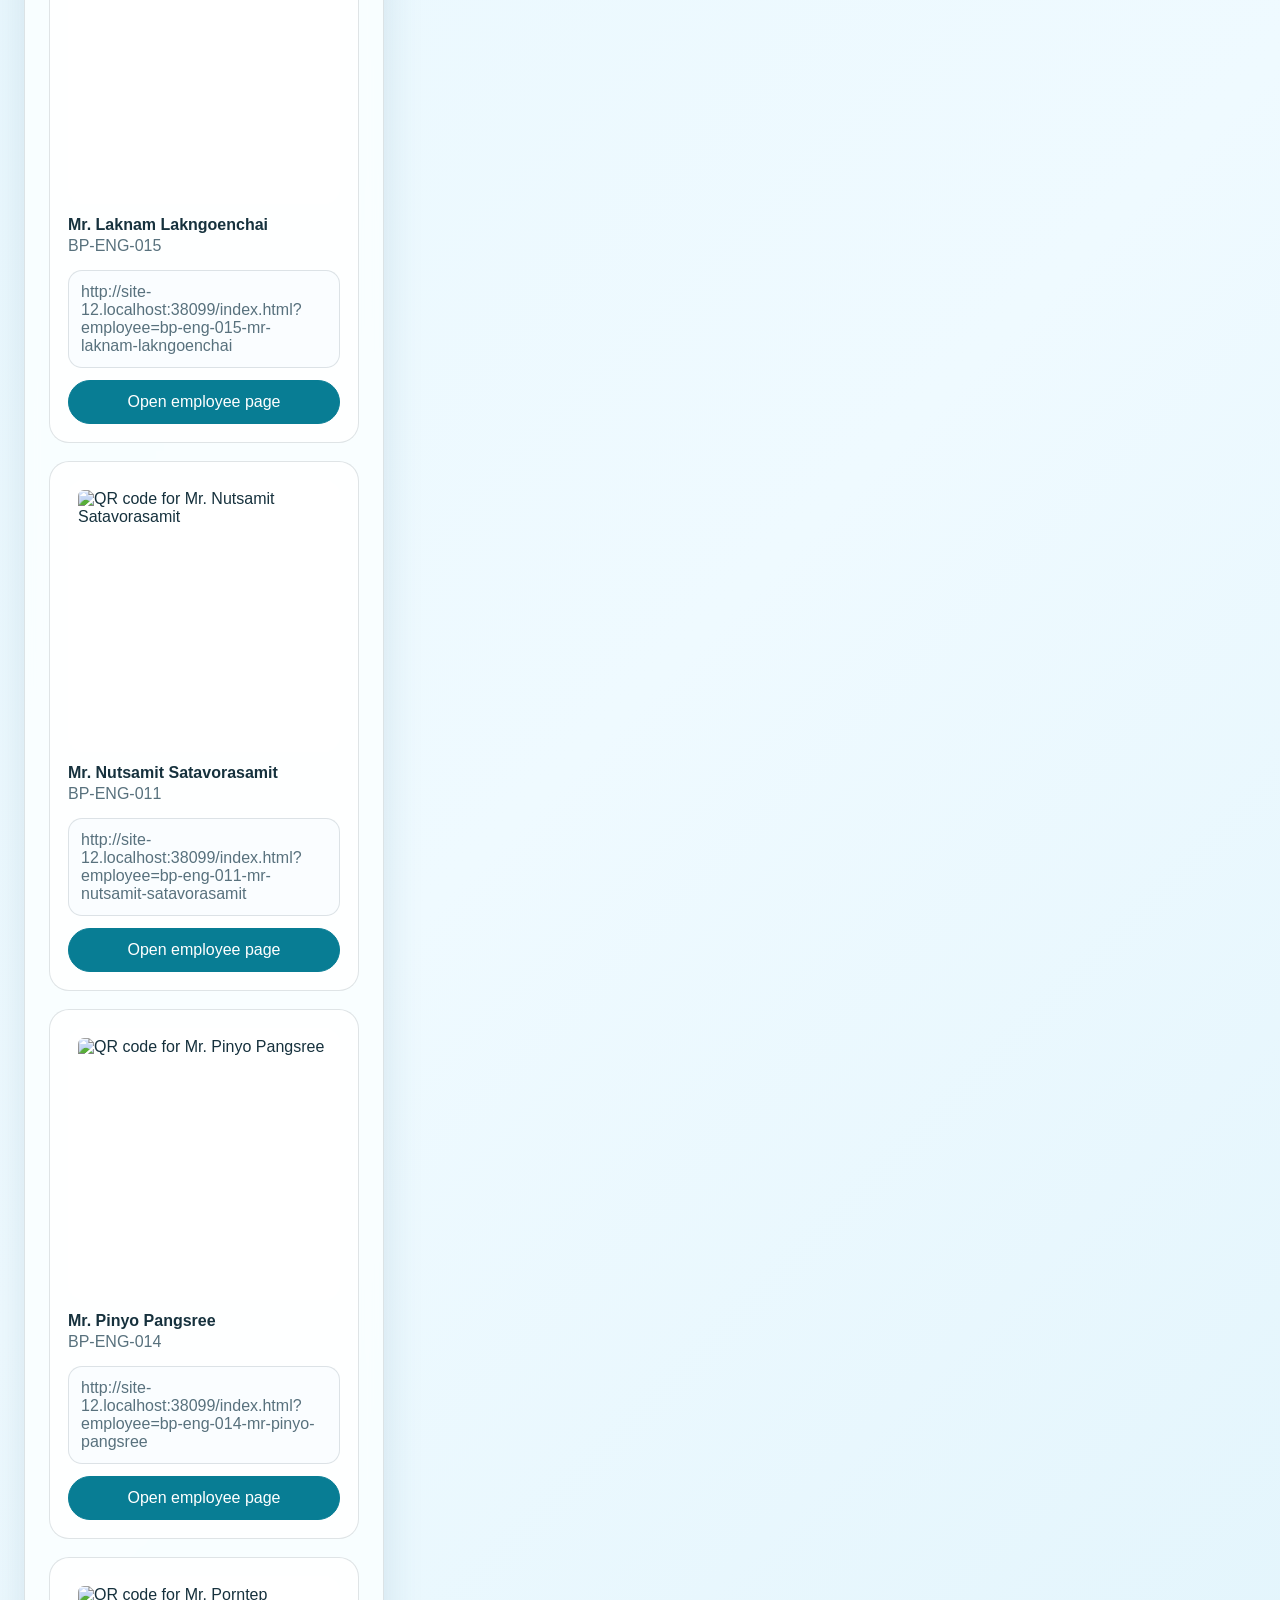
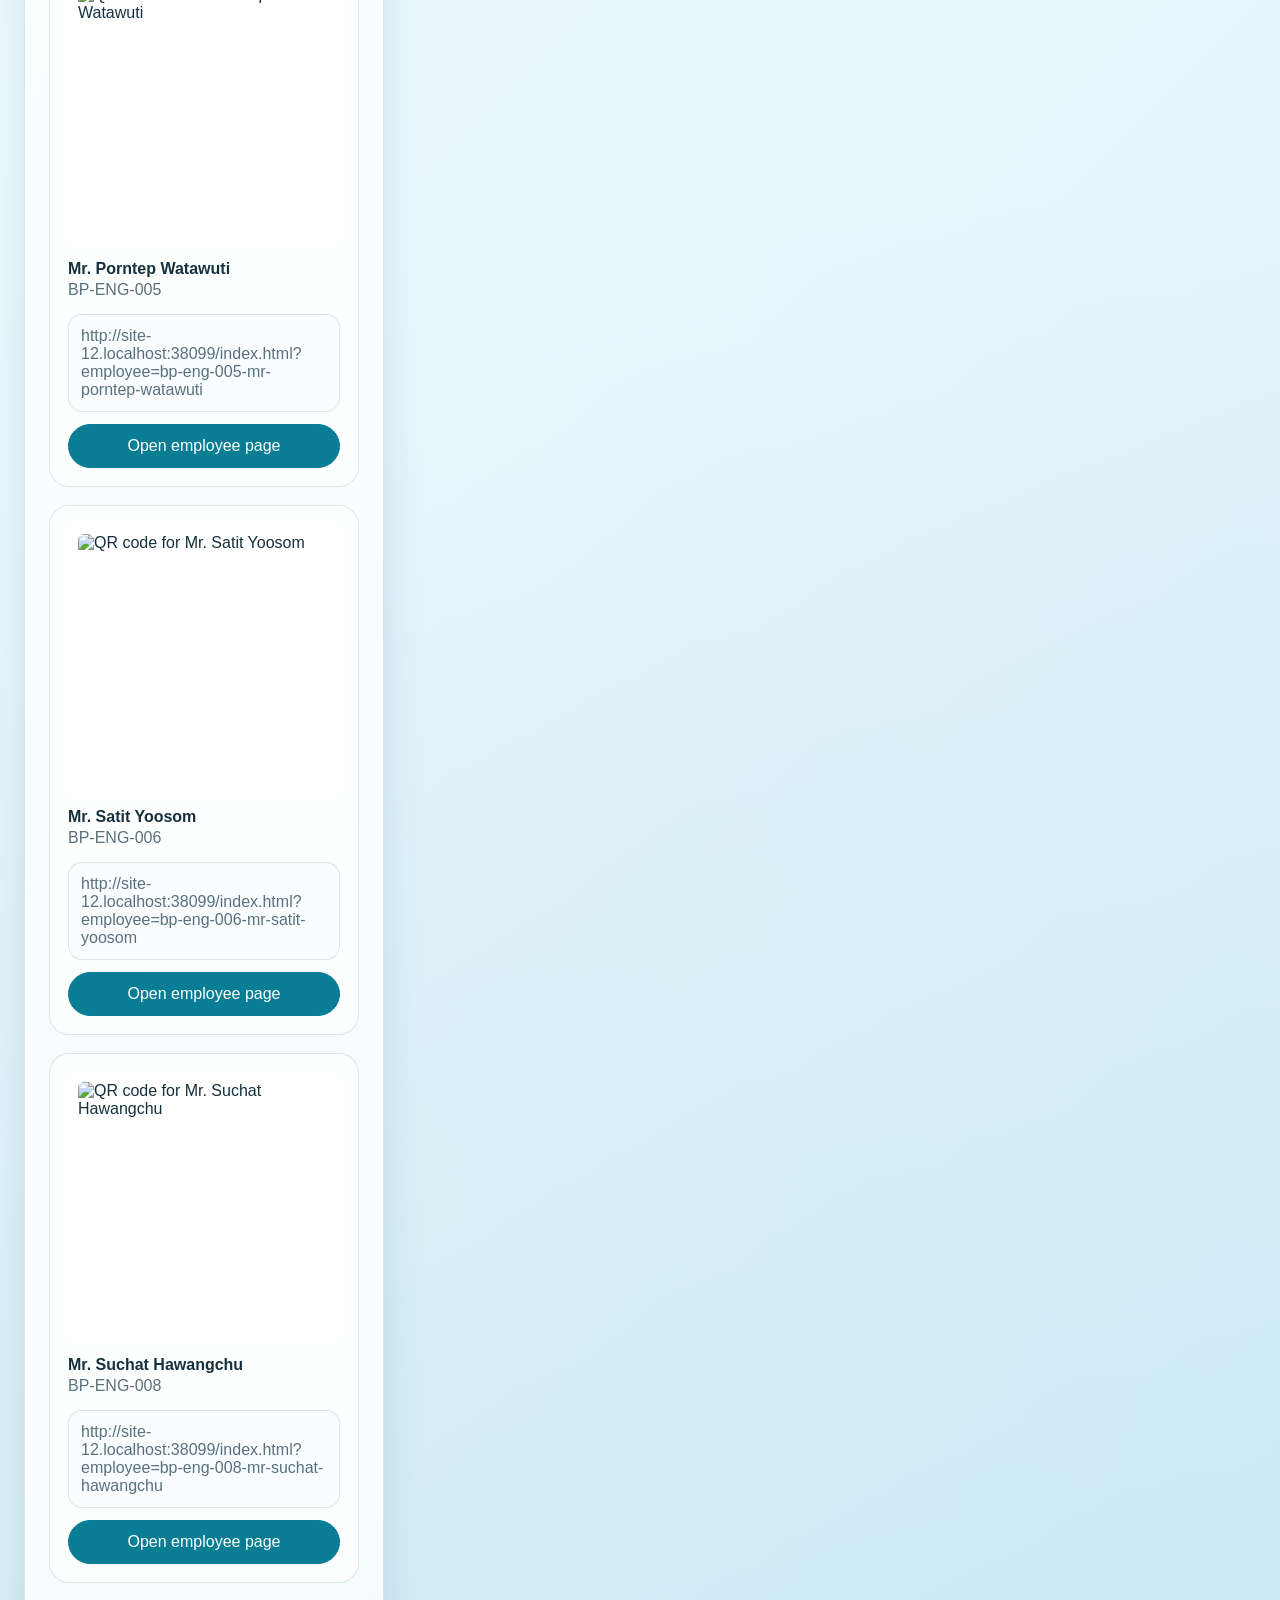
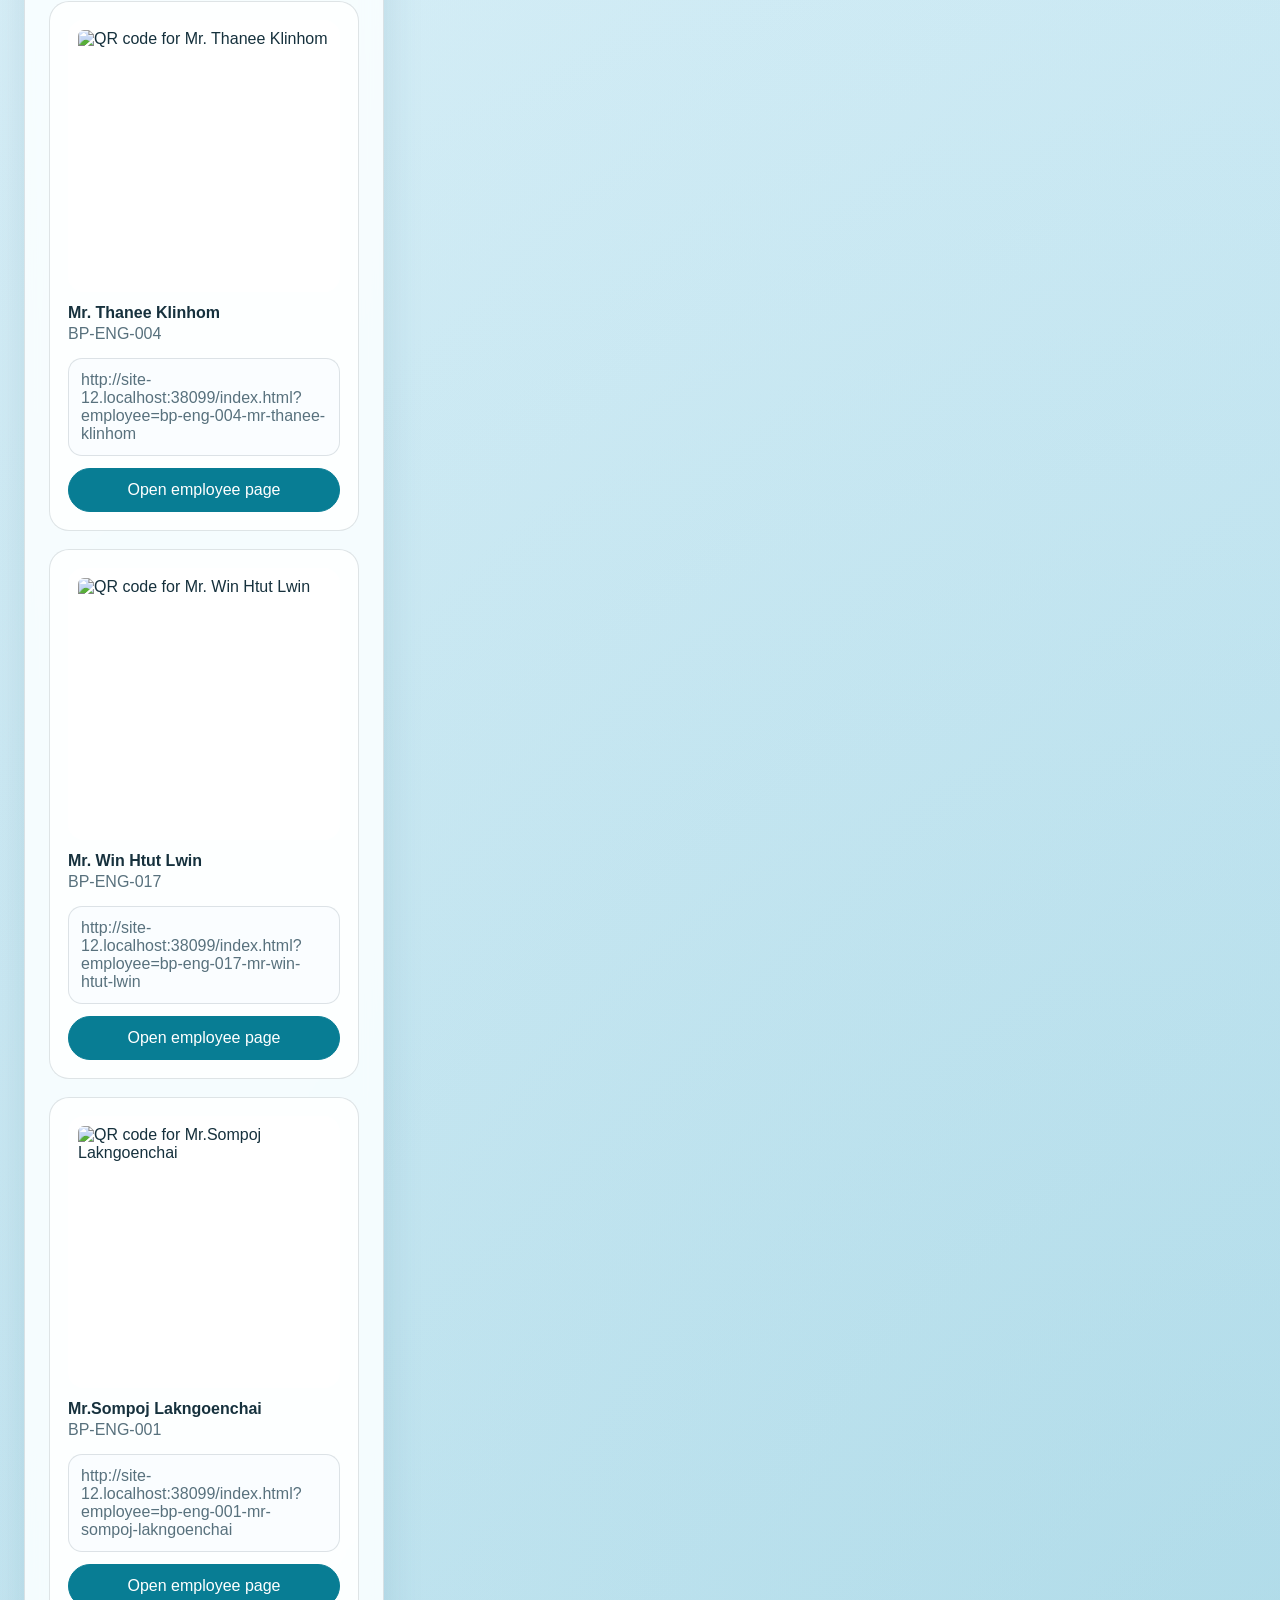
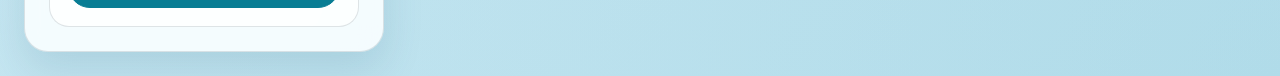
==== commit 6769364f: "Add files via upload" ====
--- a/qr-codes.html
+++ b/qr-codes.html
@@ -29,7 +29,7 @@
     </main>
   </div>
 
-  <script src="data.js?v=20260903095122"></script>
+  <script src="data.js?v=20260904135631"></script>
   <script>
     const data = window.EMPLOYEE_PORTAL_DATA || { employees: [] };
     const baseUrlInput = document.getElementById("base-url");
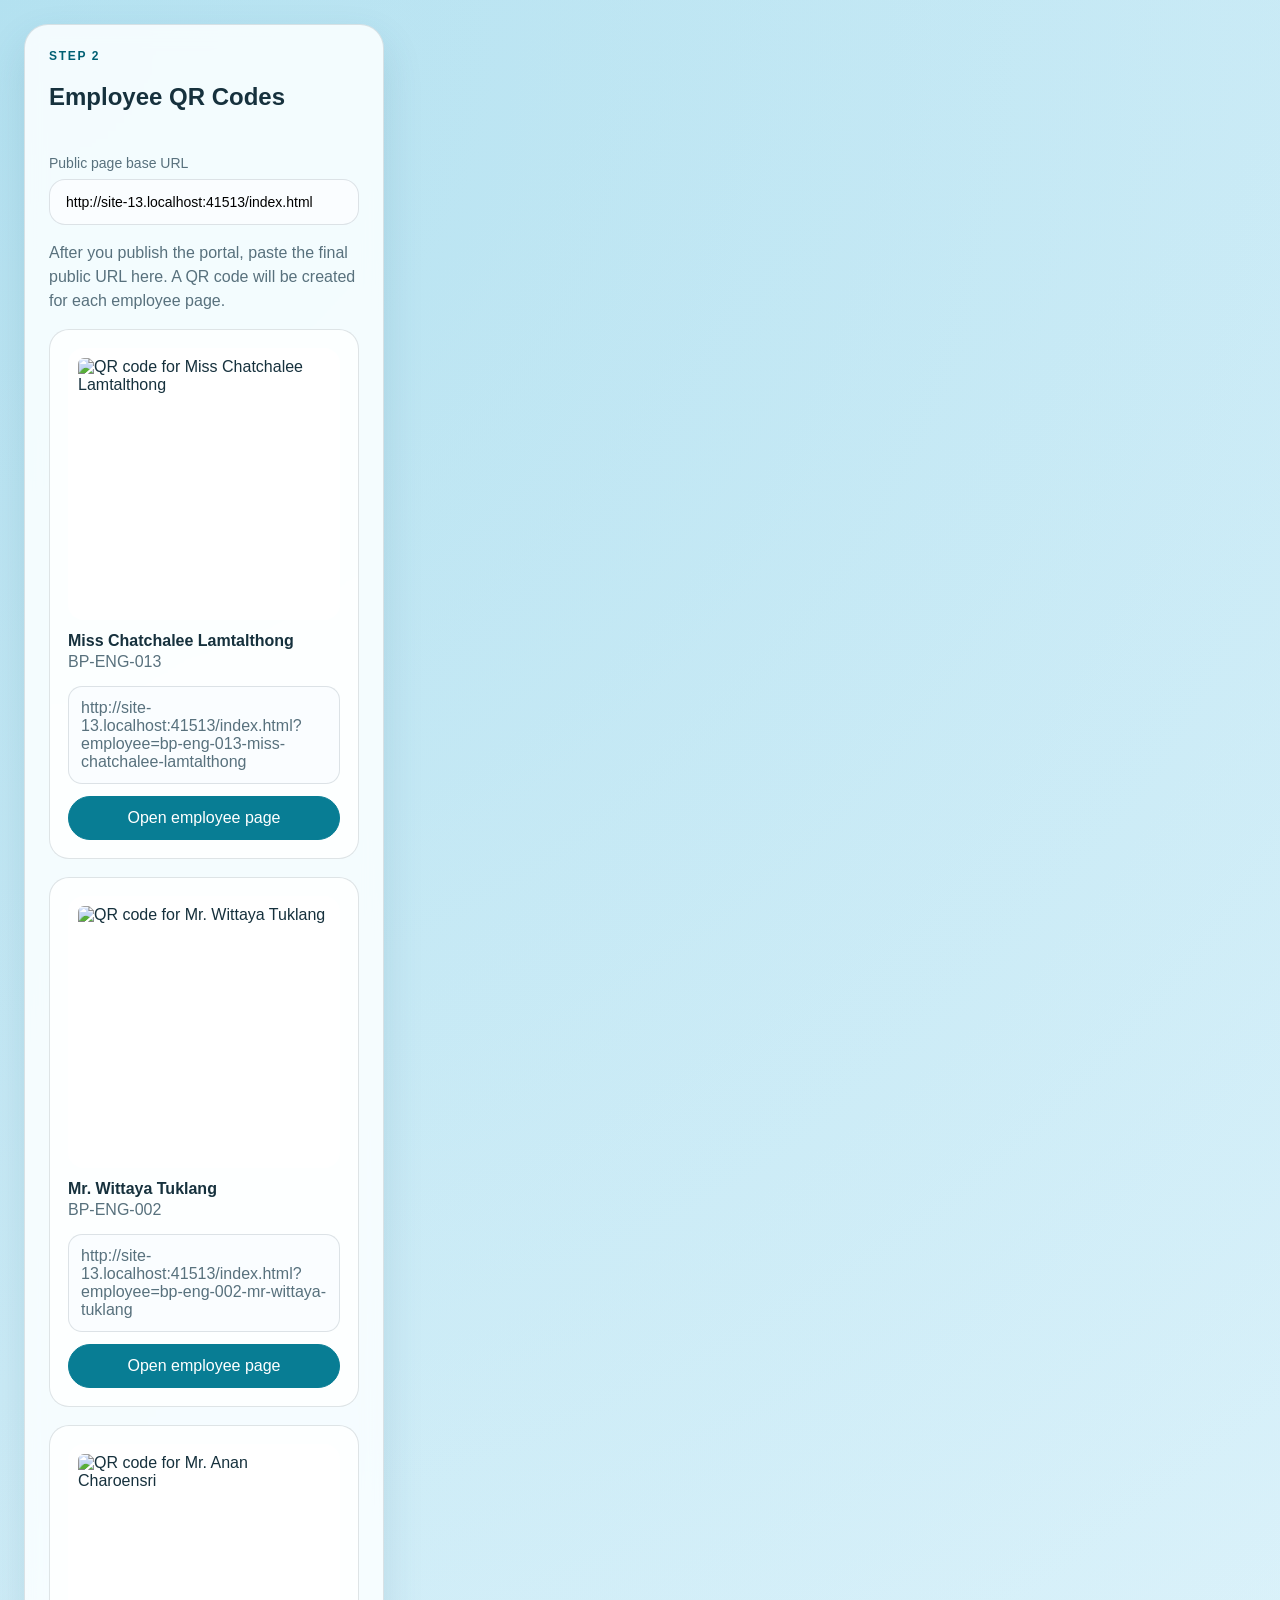
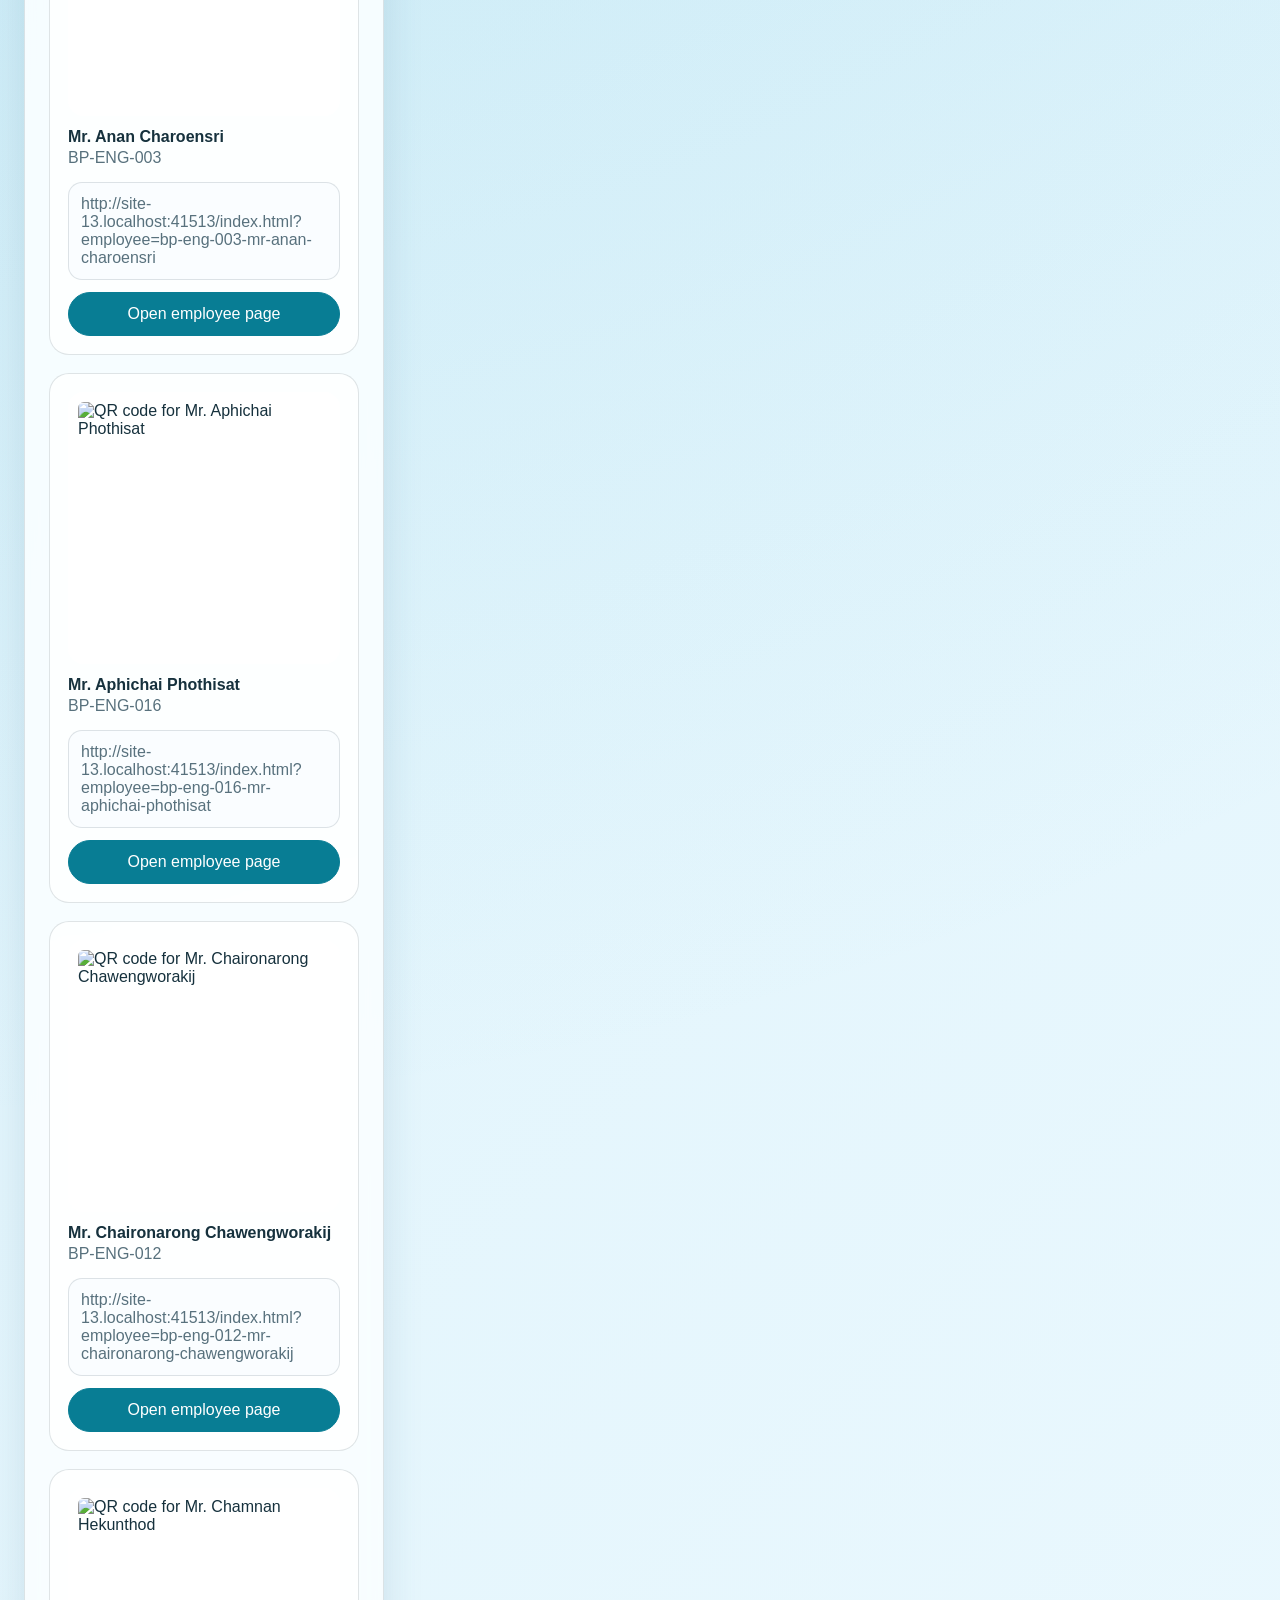
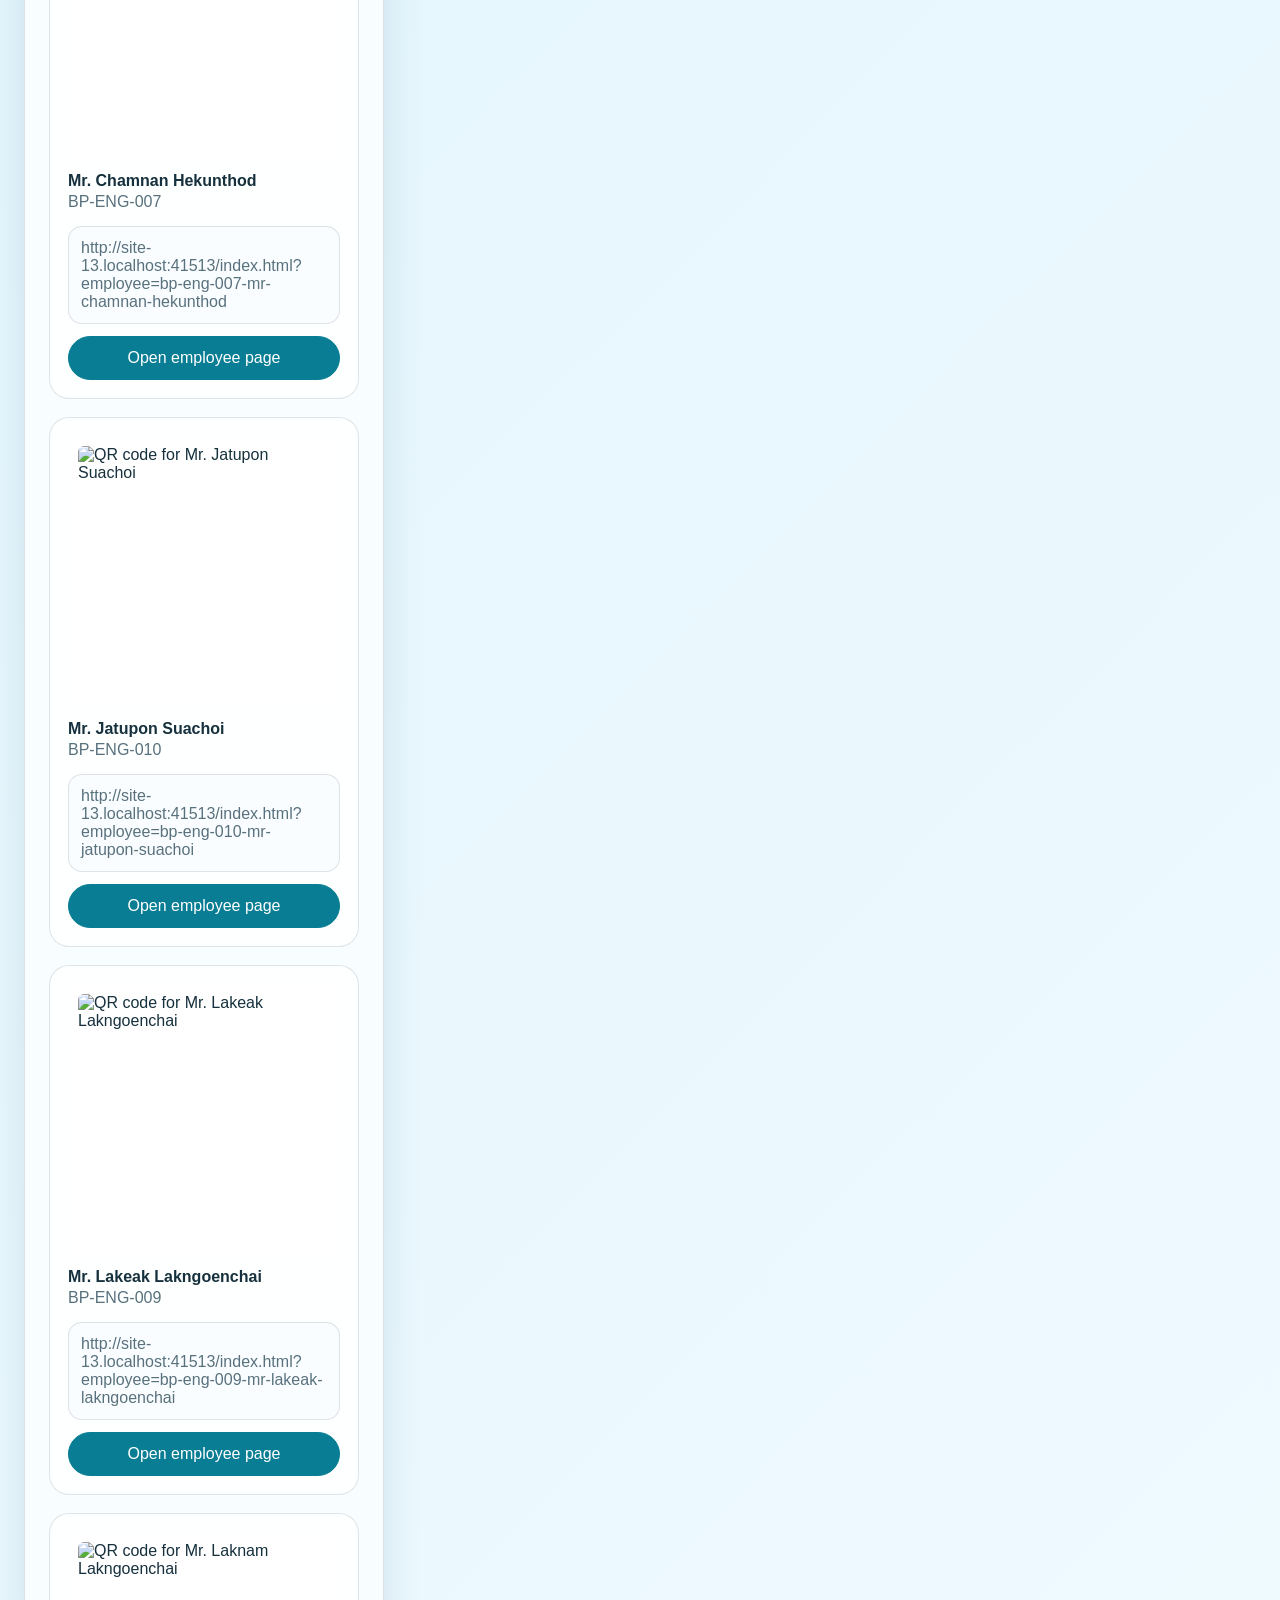
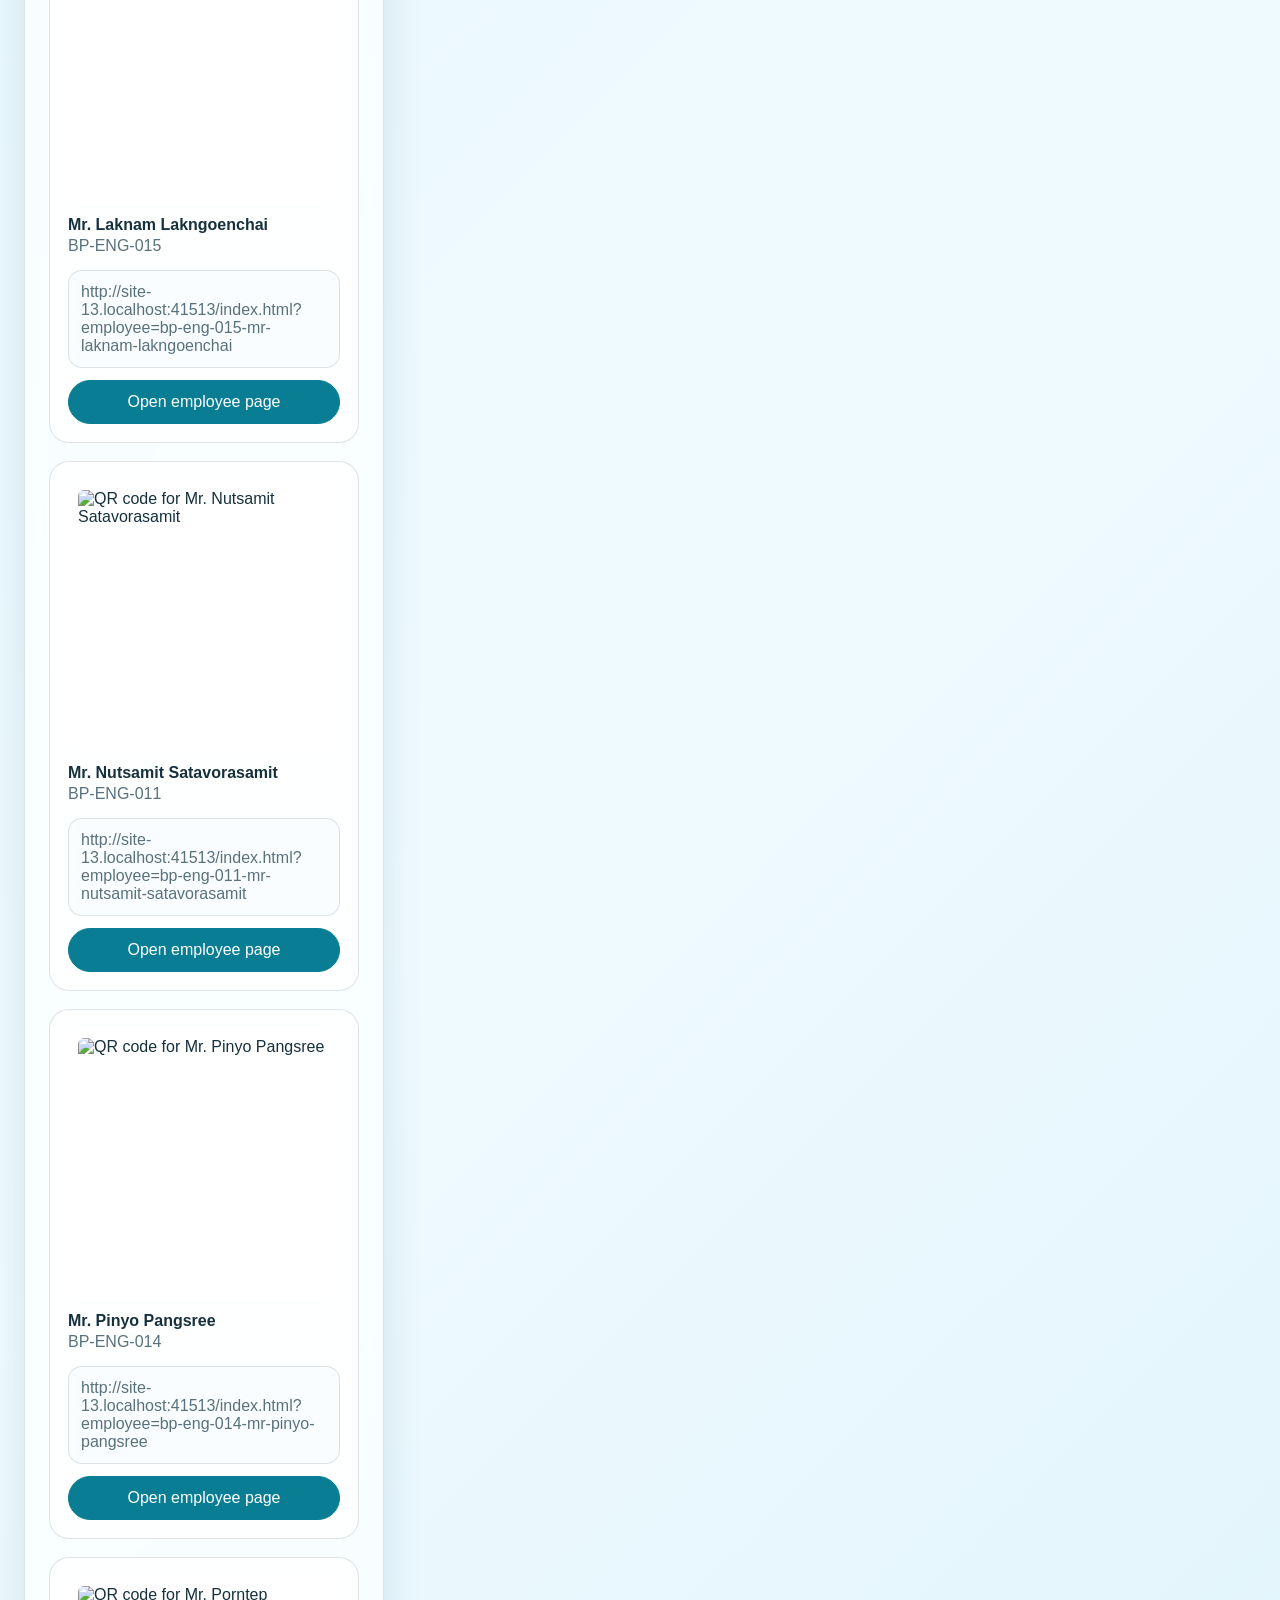
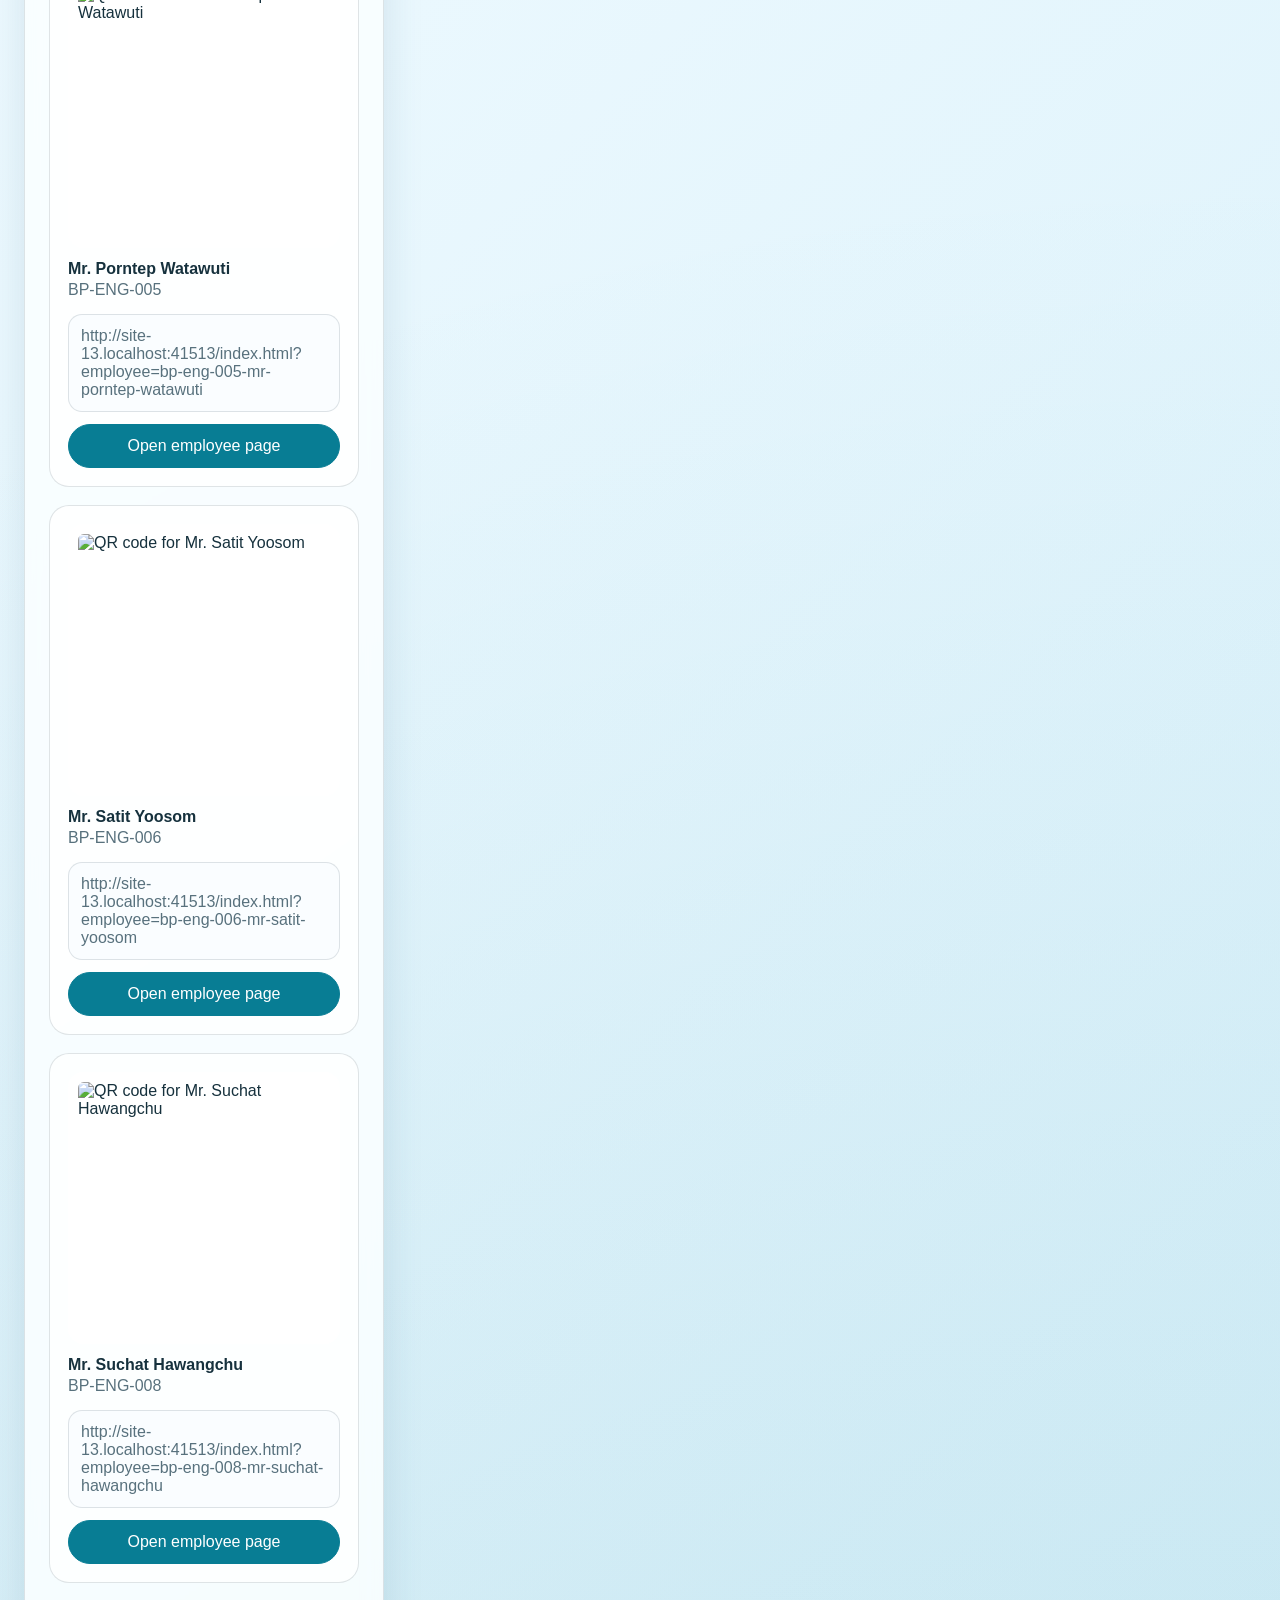
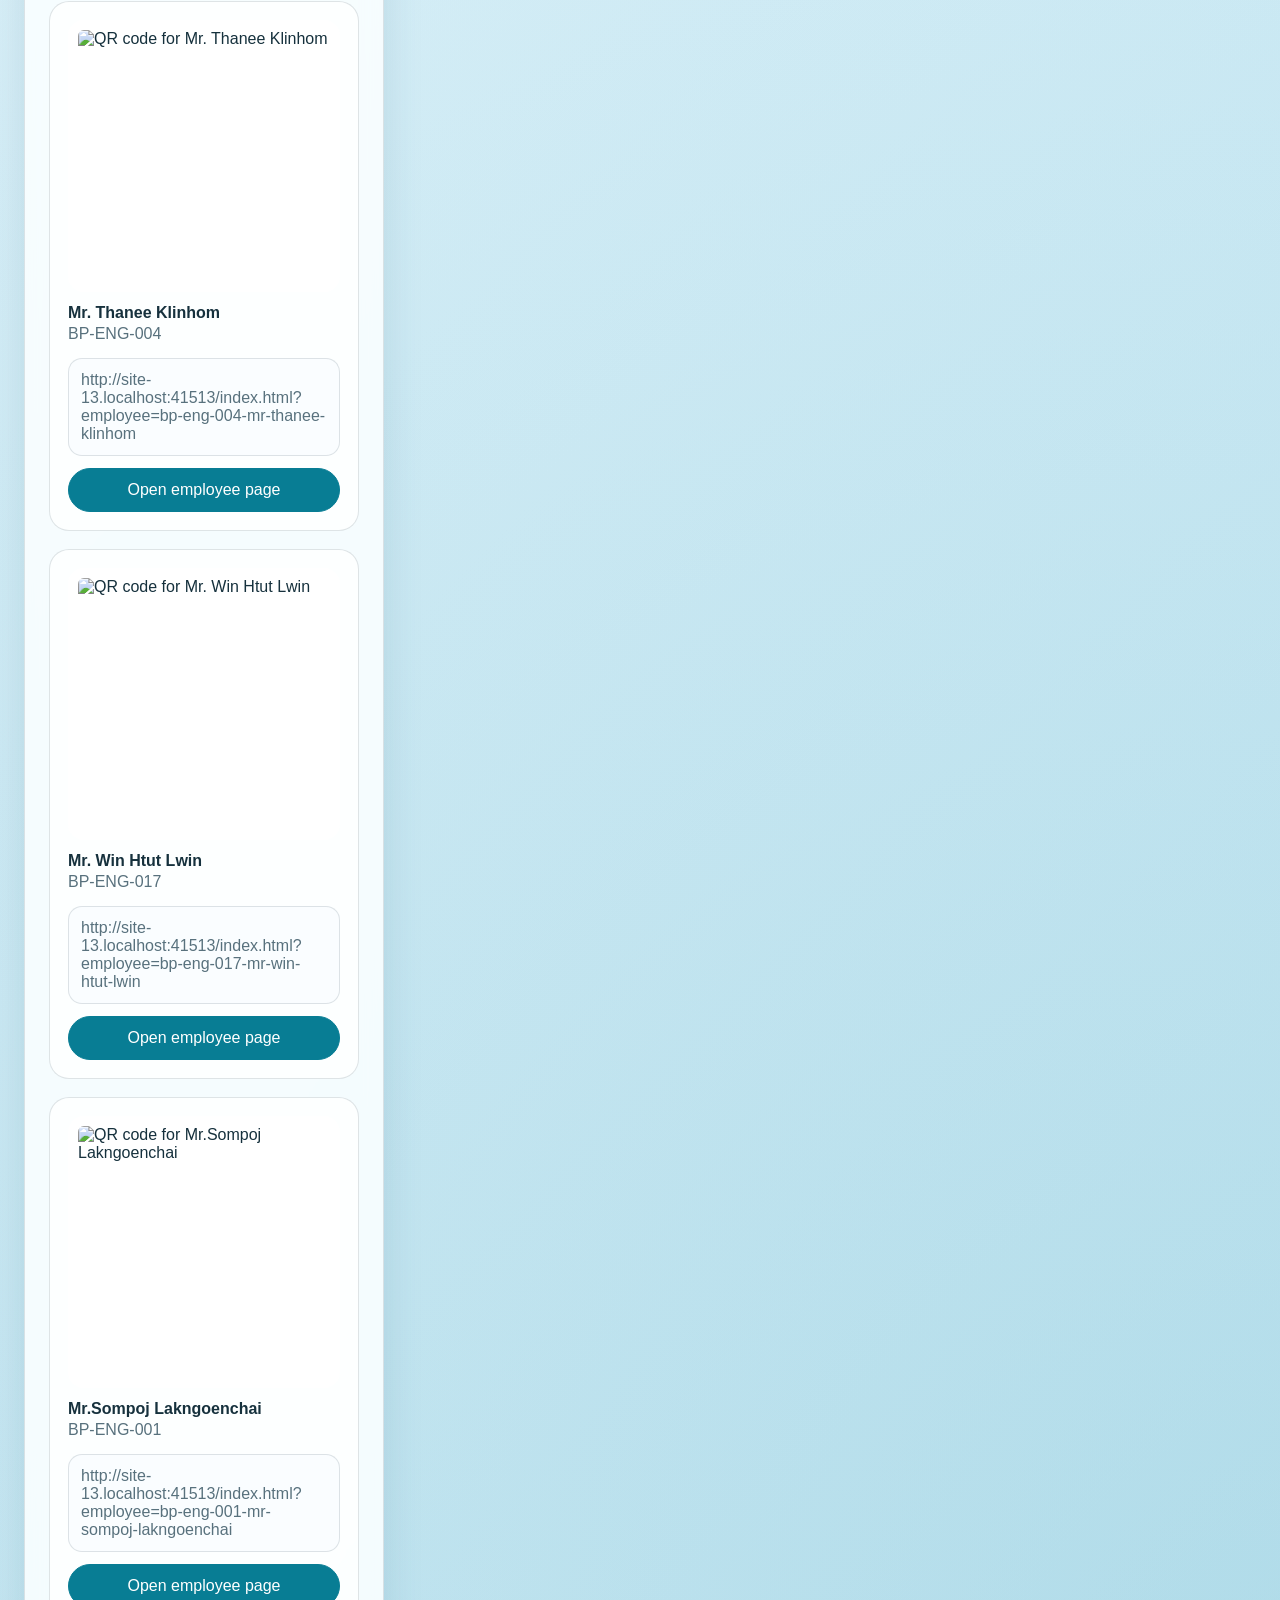
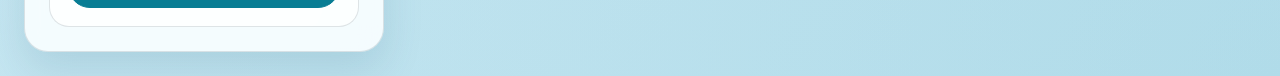
==== commit 2b58493b: "Add files via upload" ====
--- a/qr-codes.html
+++ b/qr-codes.html
@@ -29,7 +29,7 @@
     </main>
   </div>
 
-  <script src="data.js?v=20260904135631"></script>
+  <script src="data.js?v=20260904142138"></script>
   <script>
     const data = window.EMPLOYEE_PORTAL_DATA || { employees: [] };
     const baseUrlInput = document.getElementById("base-url");
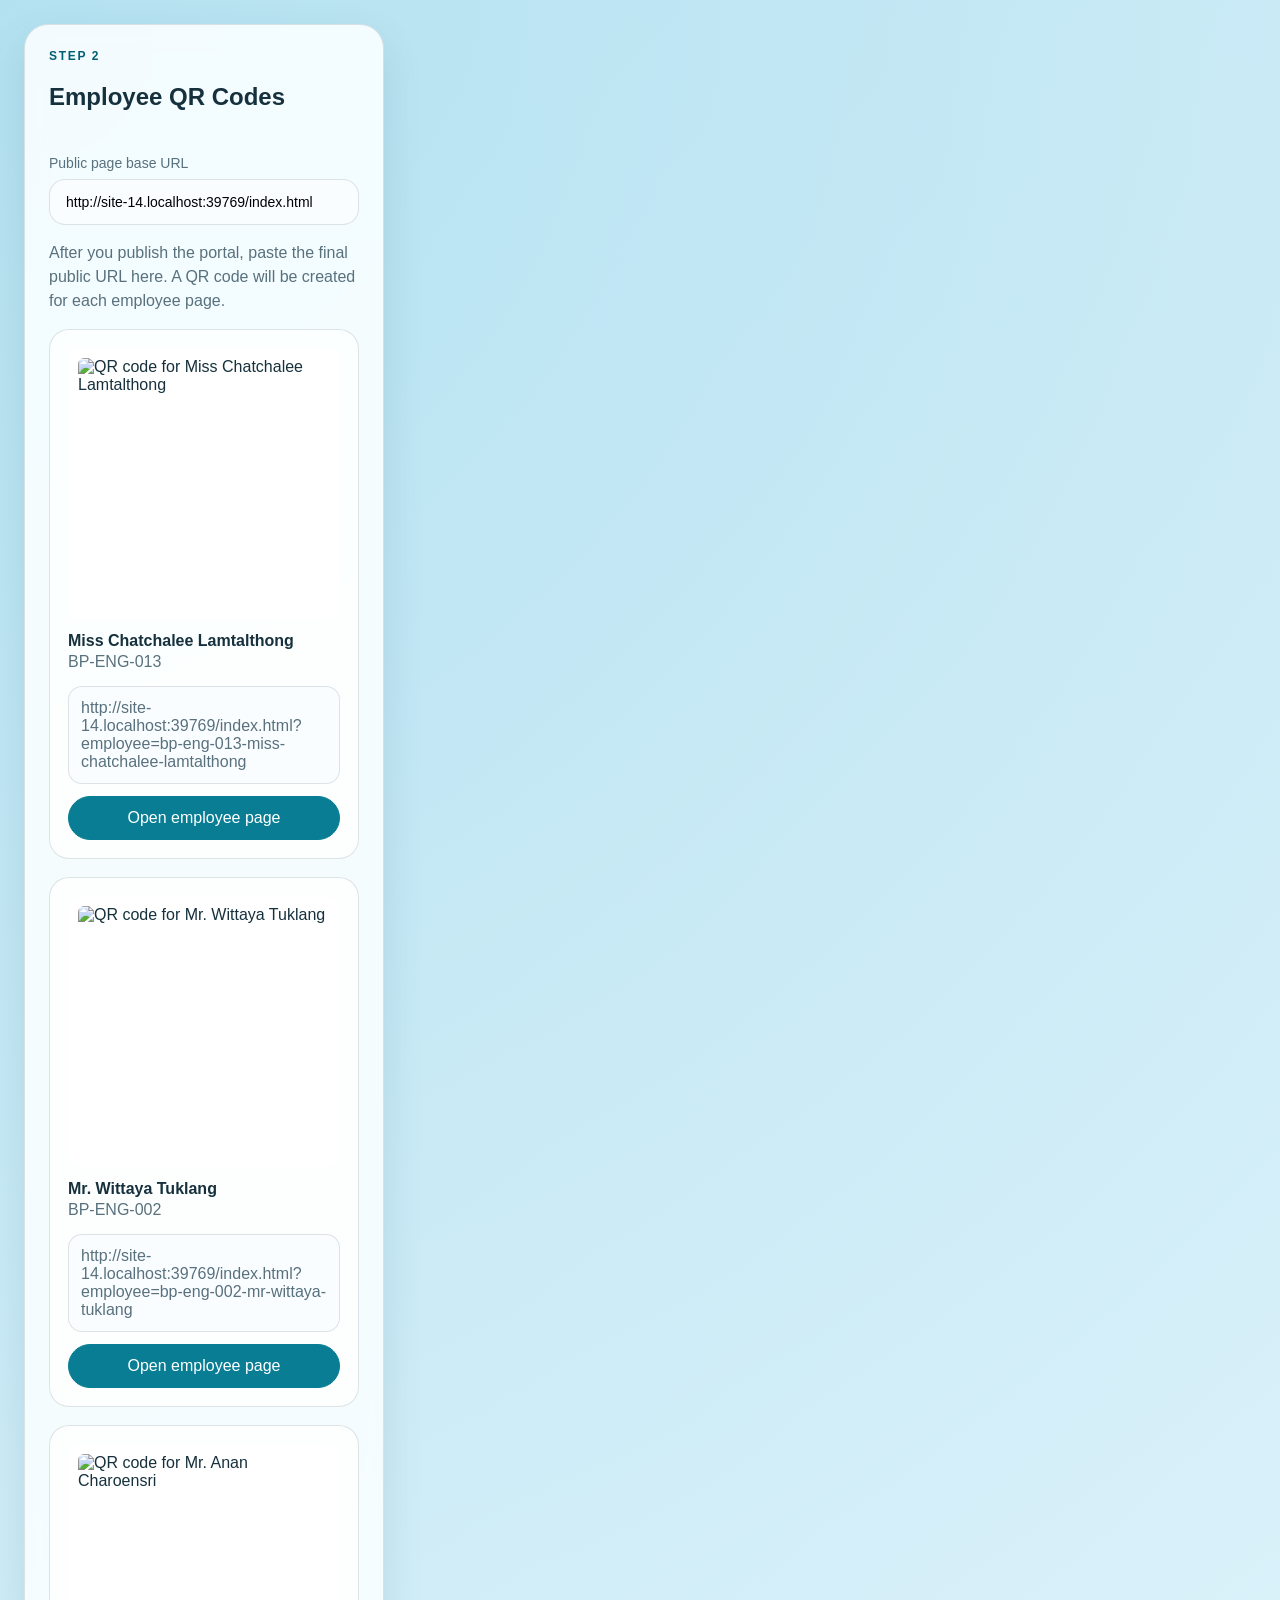
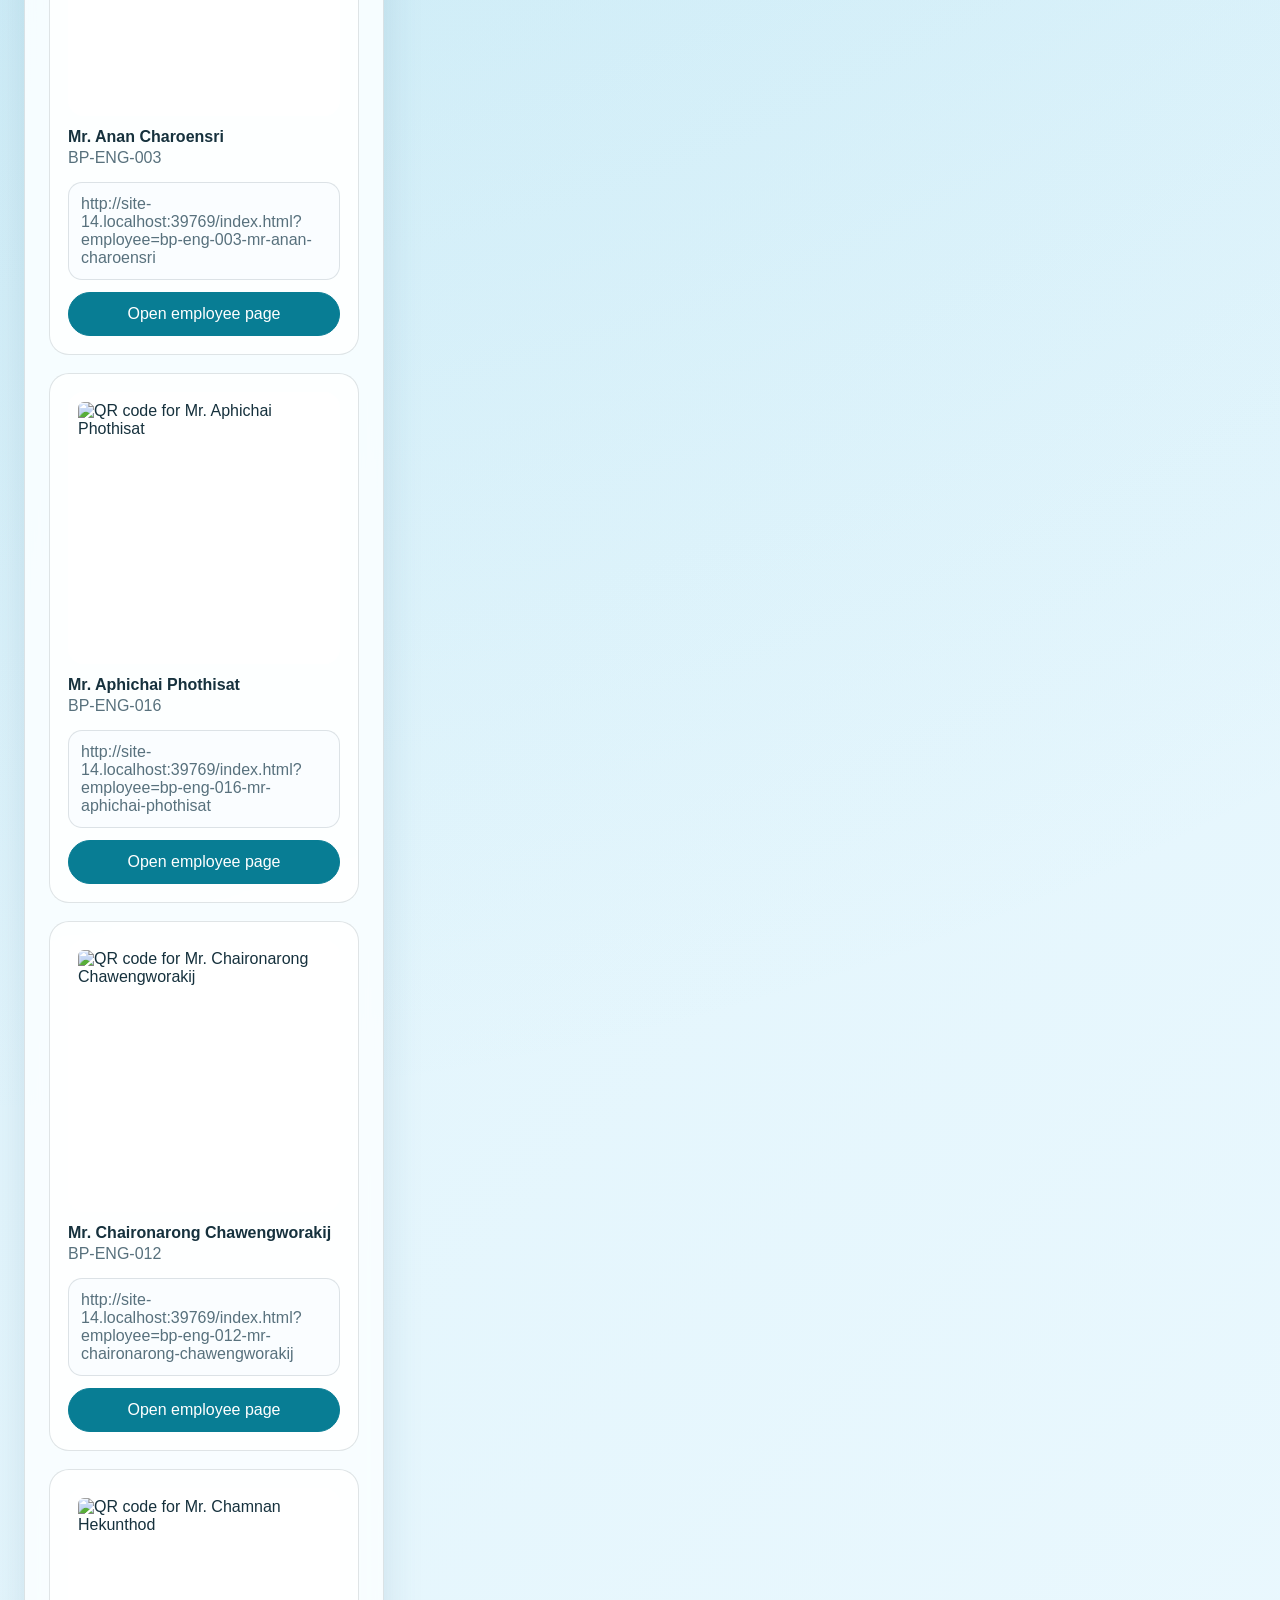
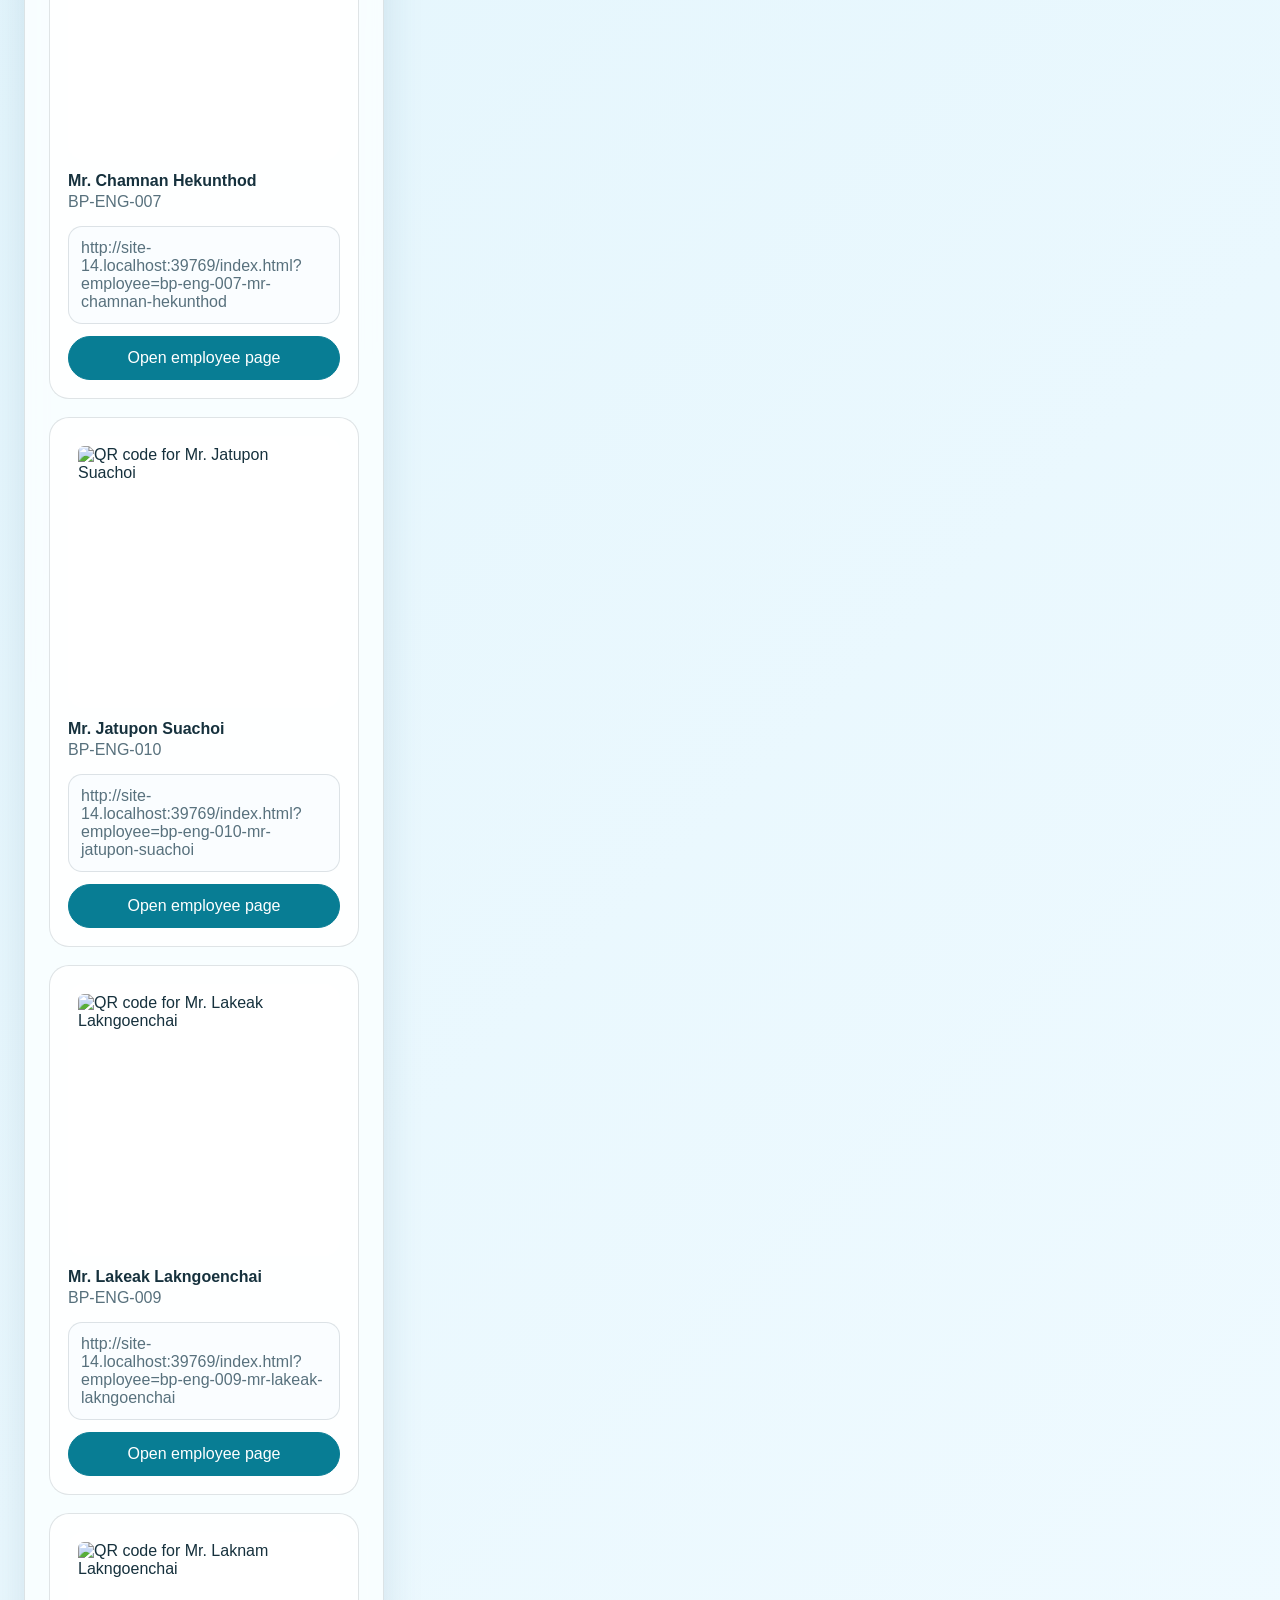
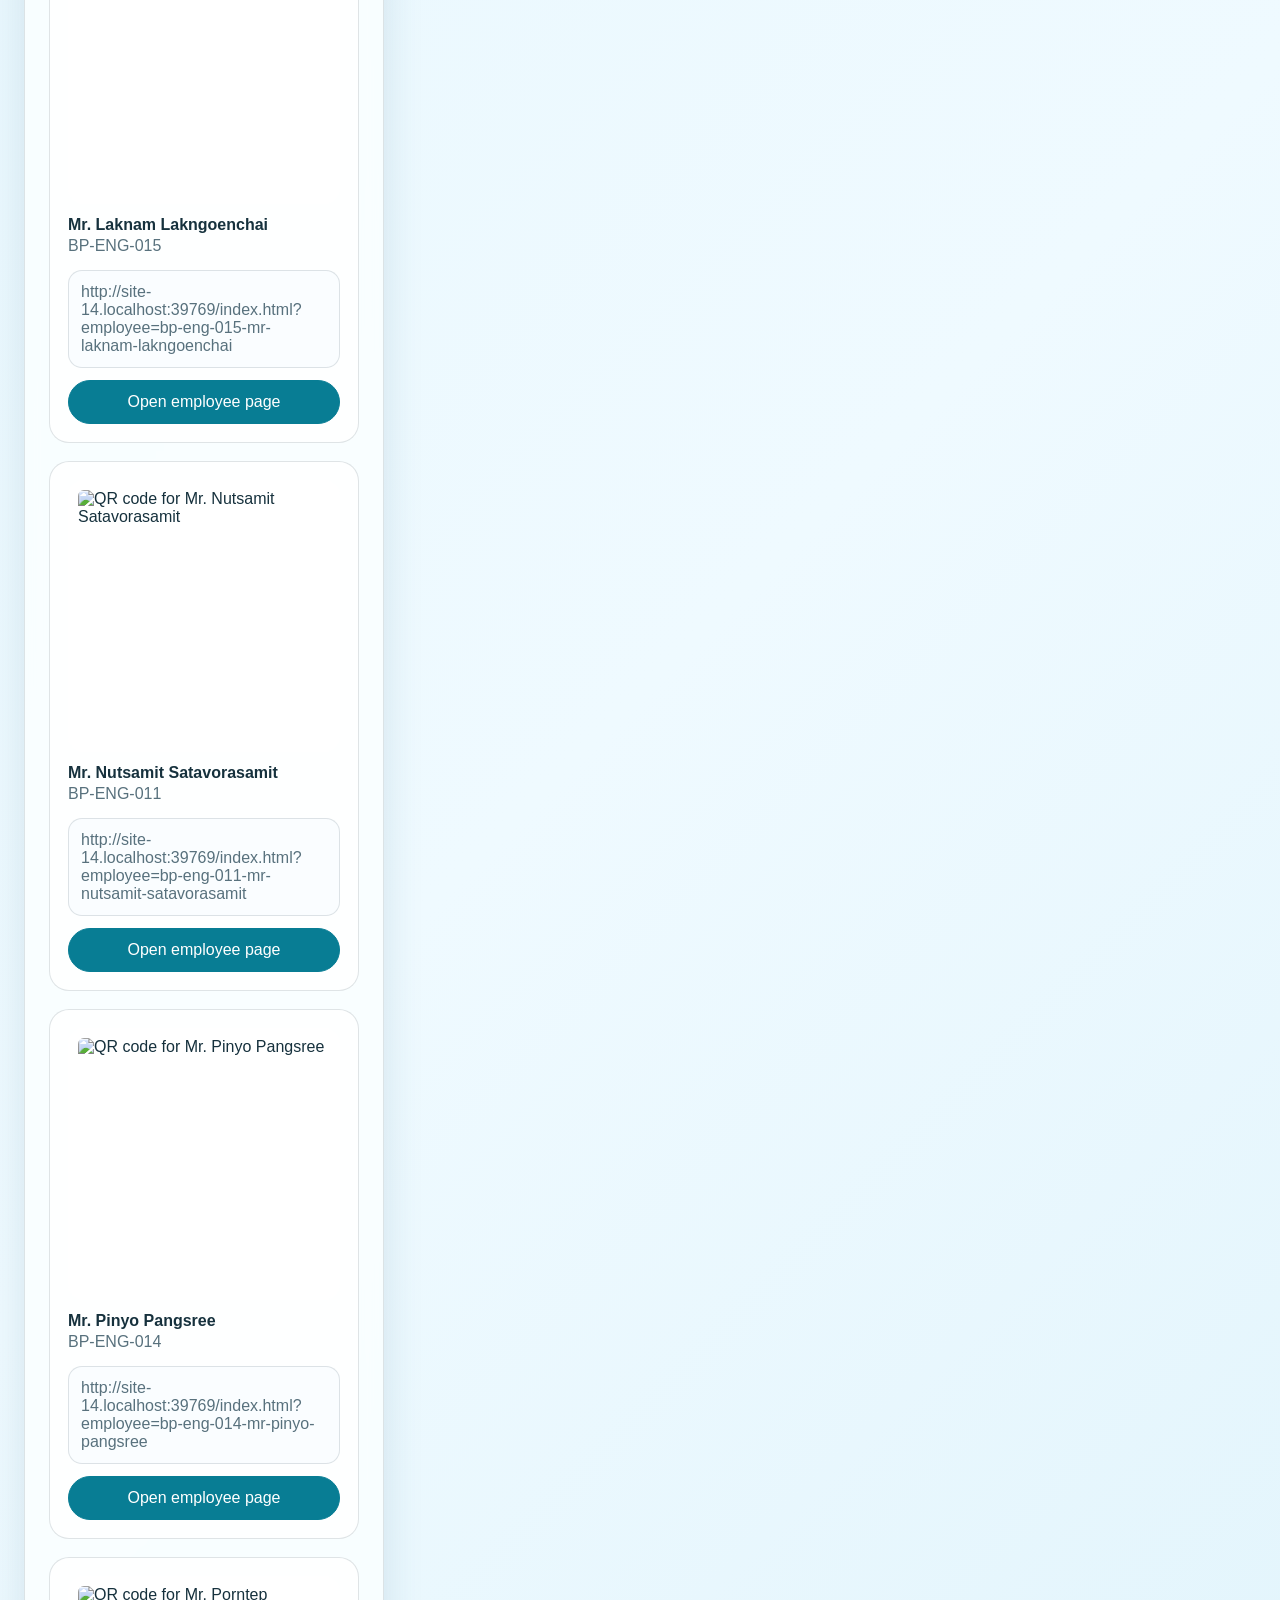
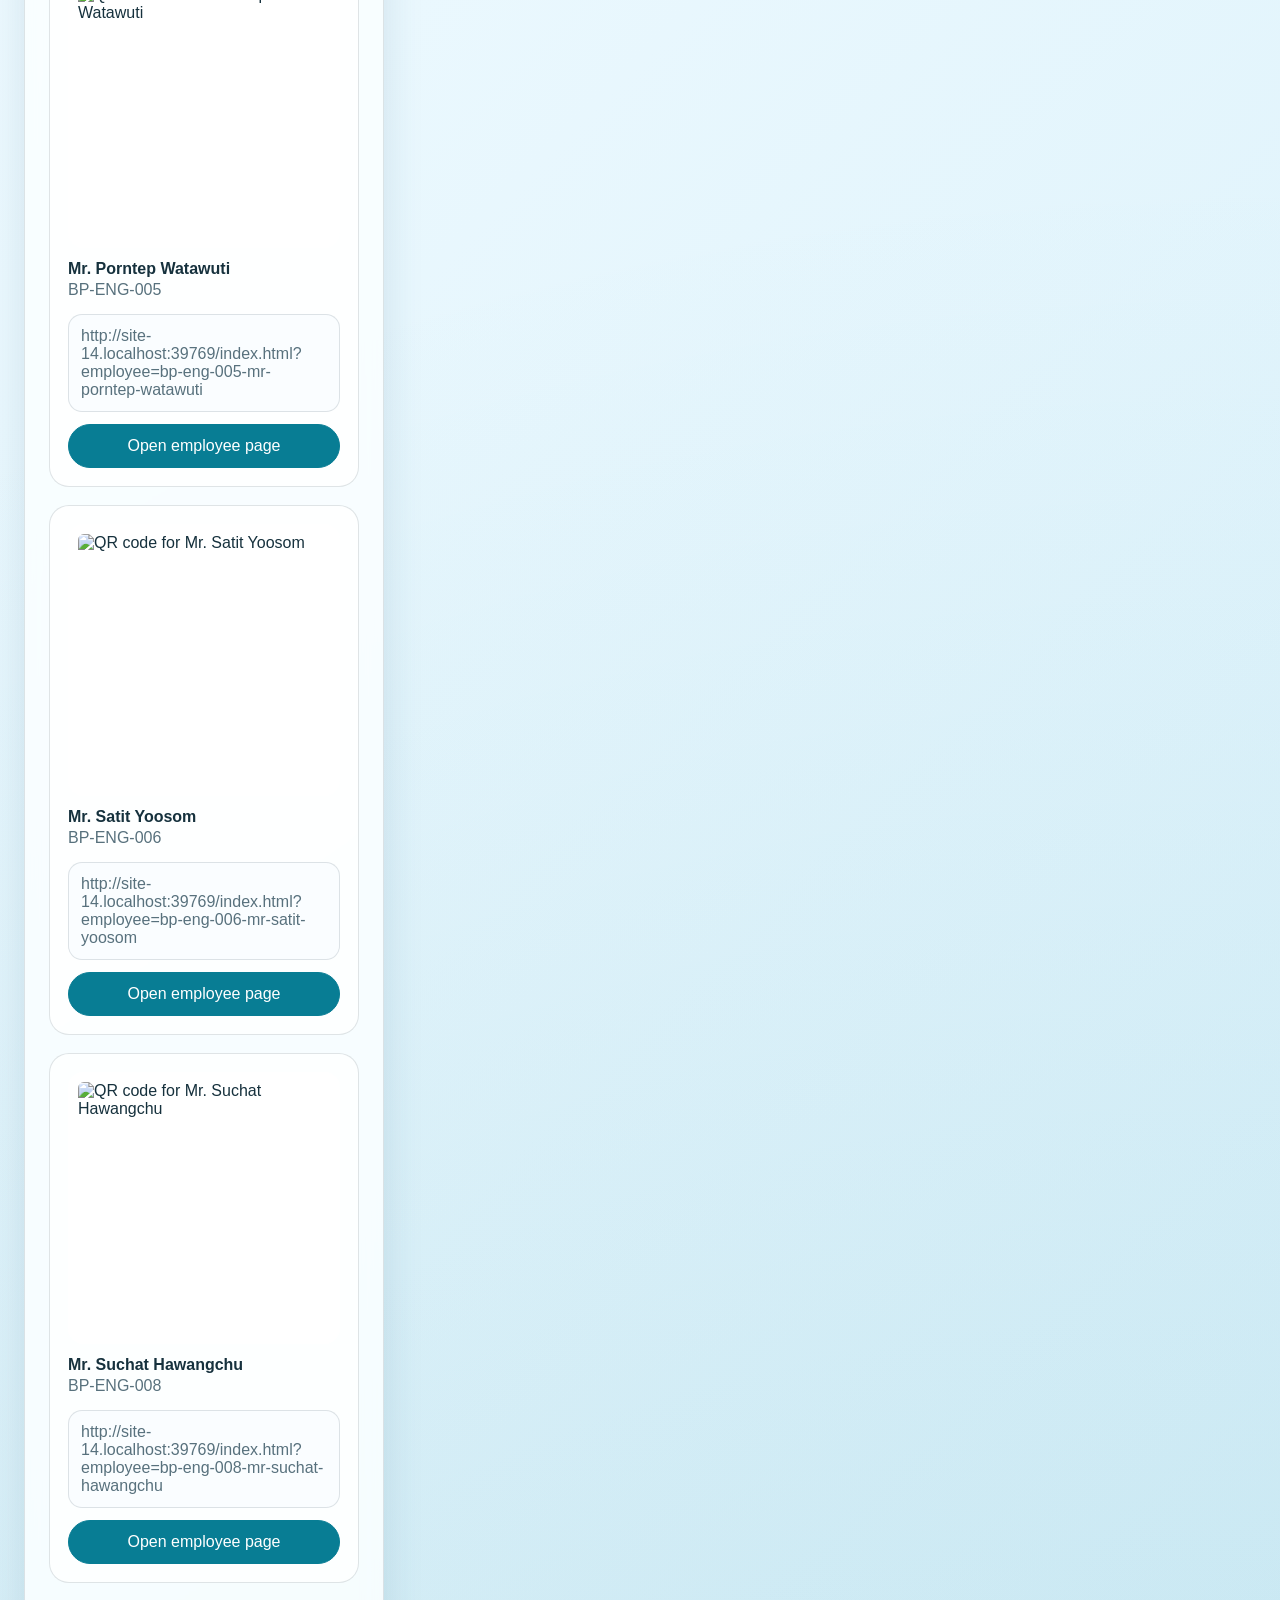
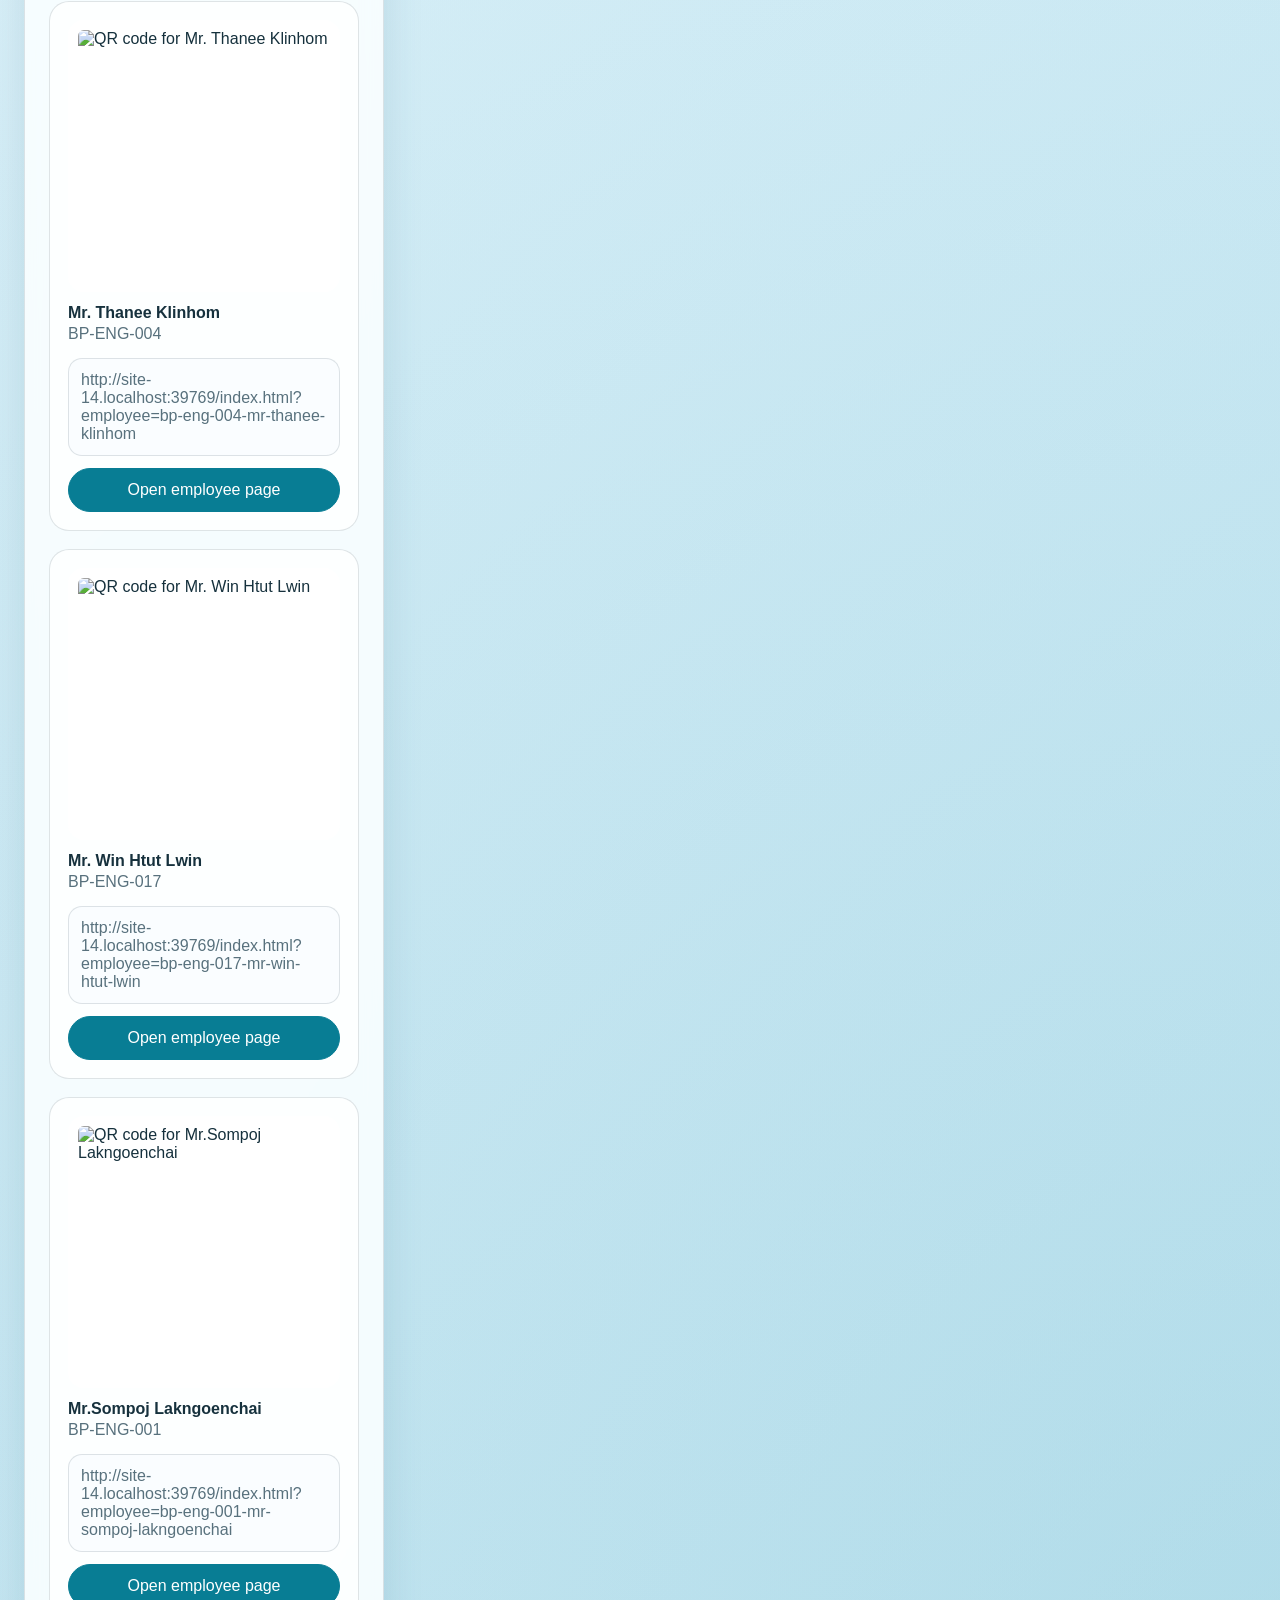
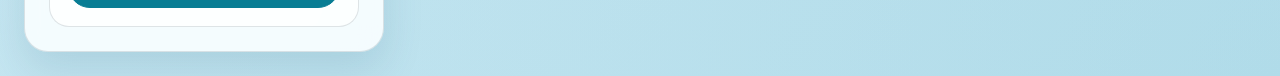
==== commit 1fbc691d: "Add files via upload" ====
--- a/qr-codes.html
+++ b/qr-codes.html
@@ -29,7 +29,7 @@
     </main>
   </div>
 
-  <script src="data.js?v=20260904142138"></script>
+  <script src="data.js?v=20260904142630"></script>
   <script>
     const data = window.EMPLOYEE_PORTAL_DATA || { employees: [] };
     const baseUrlInput = document.getElementById("base-url");
